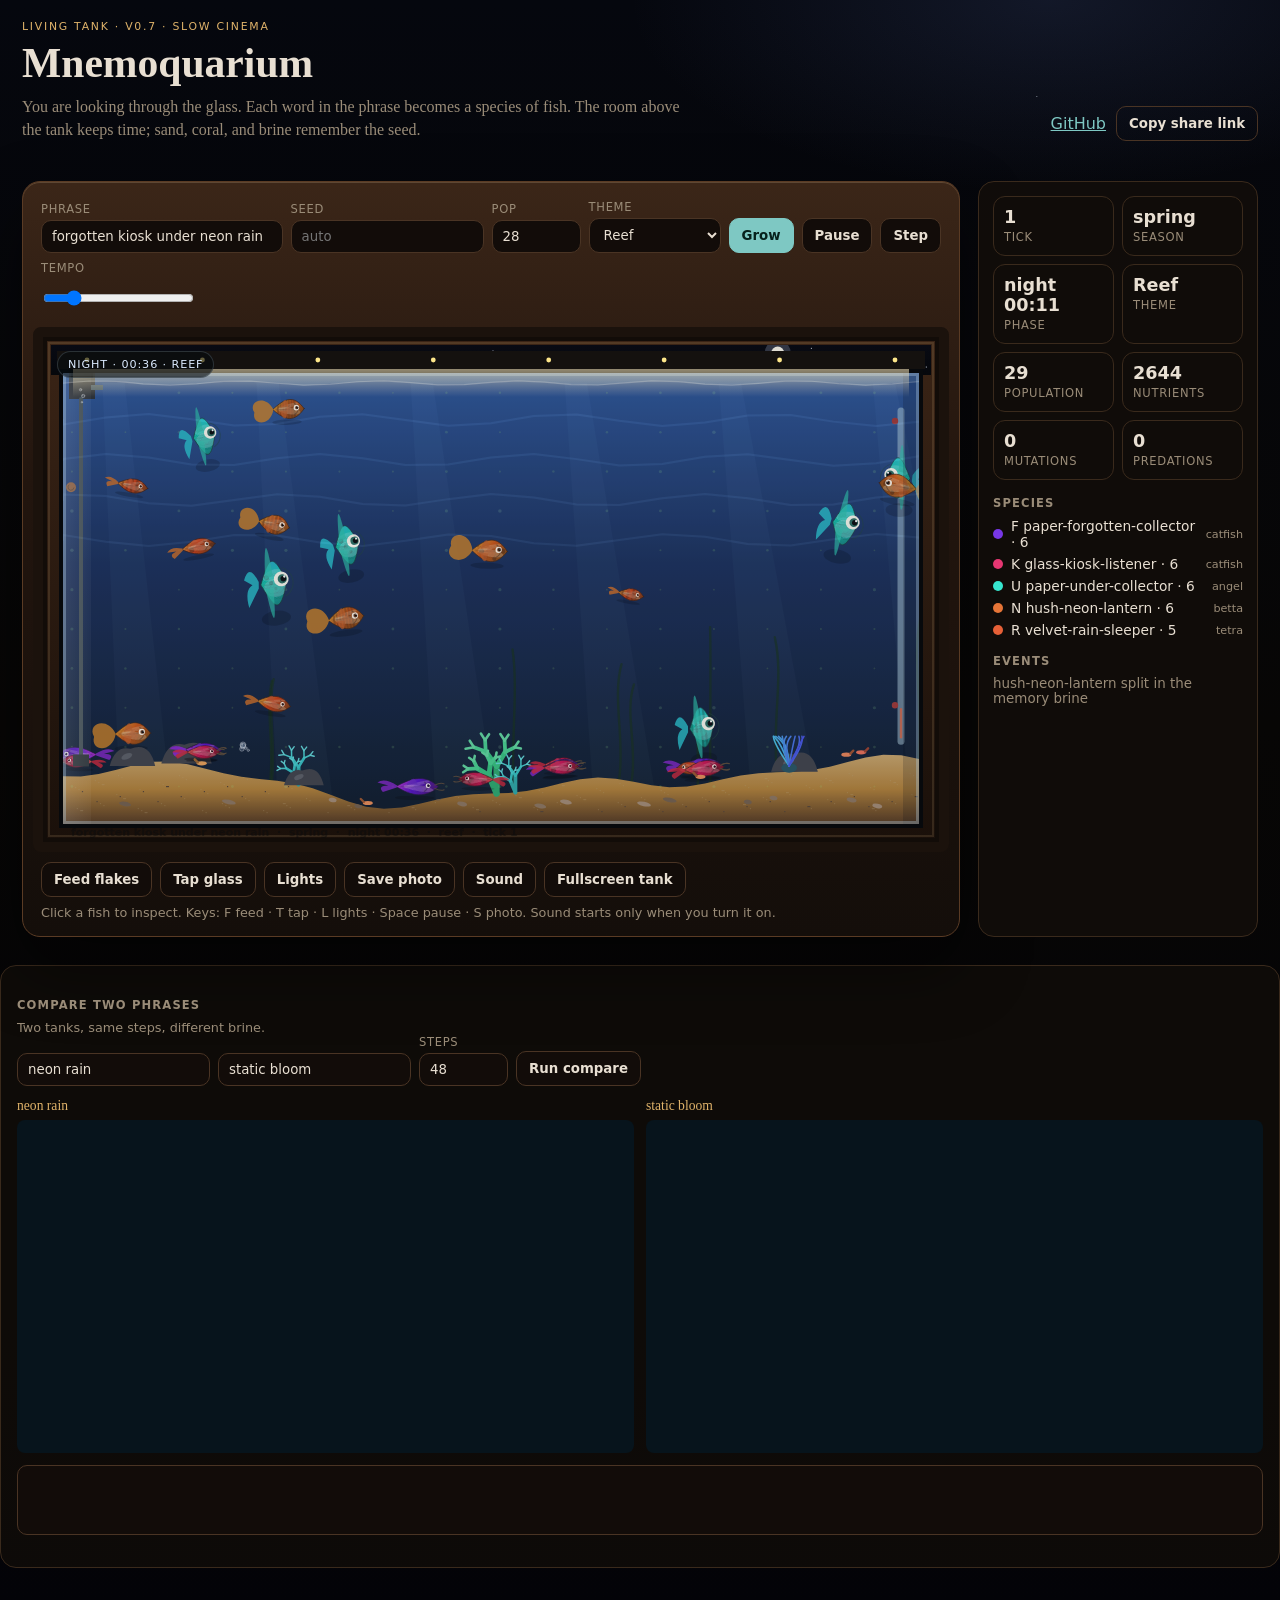
==== index.html @ c2e9f8fc "deploy: 77783df358cab3b91ff393b496fbba02704f22a9" ====
<!doctype html>
<html lang="en">
  <head>
    <meta charset="utf-8">
    <meta name="viewport" content="width=device-width, initial-scale=1">
    <title>Mnemoquarium — living memory tank</title>
    <meta name="description" content="A living side-view aquarium: day and night, reef and kelp themes, schooling fish, and phrase-fed brine.">
    <link rel="stylesheet" href="./styles.css">
  </head>
  <body class="room" data-phase="day" data-theme="reef">
    <header class="mast">
      <div>
        <p class="eyebrow">living tank · v0.7 · slow cinema</p>
        <h1>Mnemoquarium</h1>
        <p class="lede">You are looking through the glass. Each word in the phrase becomes a species of fish. The room above the tank keeps time; sand, coral, and brine remember the seed.</p>
      </div>
      <nav>
        <a href="https://github.com/Sebby1770/mnemoquarium">GitHub</a>
        <button class="ghost" id="btn-share" type="button">Copy share link</button>
      </nav>
    </header>

    <div class="gallery">
      <div class="cabinet">
        <form id="seed-form" class="hood">
          <label class="grow">Phrase
            <input id="phrase" type="text" value="forgotten kiosk under neon rain" autocomplete="off">
          </label>
          <label>Seed
            <input id="seed" type="number" placeholder="auto">
          </label>
          <label>Pop
            <input id="population" type="number" min="4" max="120" value="28">
          </label>
          <label>Theme
            <select id="theme">
              <option value="reef">Reef</option>
              <option value="kelp">Kelp forest</option>
              <option value="moonlit">Moonlit</option>
            </select>
          </label>
          <button class="primary" type="submit">Grow</button>
          <button type="button" id="btn-play">Pause</button>
          <button type="button" id="btn-step">Step</button>
          <label class="speed">Tempo
            <input id="speed" type="range" min="1" max="20" value="3">
          </label>
        </form>

        <div class="bezel">
          <canvas id="tank" width="1100" height="620" aria-label="Side-view aquarium"></canvas>
          <p class="hud-clock" id="hud-clock">day · 12:00 · reef</p>
          <aside class="inspect" id="inspect" hidden></aside>
        </div>

        <div class="base">
          <button type="button" id="btn-feed">Feed flakes</button>
          <button type="button" id="btn-tap">Tap glass</button>
          <button type="button" id="btn-lights">Lights</button>
          <button type="button" id="btn-photo">Save photo</button>
          <button type="button" id="btn-sound" aria-pressed="false">Sound</button>
          <button type="button" id="btn-full">Fullscreen tank</button>
          <p class="hint">Click a fish to inspect. Keys: F feed · T tap · L lights · Space pause · S photo. Sound starts only when you turn it on.</p>
        </div>
      </div>

      <aside class="clipboard">
        <div class="kpis" id="kpis"></div>
        <h2>Species</h2>
        <div id="legend"></div>
        <h2>Events</h2>
        <ul id="events"></ul>
      </aside>
    </div>

    <section class="compare card">
      <h2>Compare two phrases</h2>
      <p class="hint">Two tanks, same steps, different brine.</p>
      <div class="row">
        <input id="phrase-a" type="text" value="neon rain">
        <input id="phrase-b" type="text" value="static bloom">
        <label>Steps <input id="compare-steps" type="number" min="8" max="200" value="48"></label>
        <button type="button" id="btn-compare">Run compare</button>
      </div>
      <div class="dual">
        <div>
          <p class="tank-label" id="label-a">neon rain</p>
          <canvas id="tank-a" width="520" height="280" aria-label="Compare tank A"></canvas>
        </div>
        <div>
          <p class="tank-label" id="label-b">static bloom</p>
          <canvas id="tank-b" width="520" height="280" aria-label="Compare tank B"></canvas>
        </div>
      </div>
      <pre id="compare-out"></pre>
    </section>

    <script src="./engine.js"></script>
    <script src="./tank.js"></script>
    <script src="./app.js"></script>
  </body>
</html>
---- styles.css ----
:root {
  --bg: #070605;
  --ink: #e8dfd2;
  --muted: #9a8c78;
  --line: #3a2a1c;
  --panel: #16100c;
  --accent: #7ec8c3;
  --warm: #e0b36a;
  --wood: #2a1b12;
  --sky: #120e0b;
}
* { box-sizing: border-box; }
html, body { margin: 0; min-height: 100%; }
body.room {
  background:
    radial-gradient(900px 420px at 20% 0%, rgba(80, 50, 20, 0.28), transparent 60%),
    radial-gradient(700px 380px at 90% 10%, rgba(20, 40, 50, 0.25), transparent 55%),
    linear-gradient(180deg, var(--sky, #120e0b), var(--bg) 40%, #050403);
  color: var(--ink);
  font-family: "Iowan Old Style", Palatino, "Palatino Linotype", Georgia, serif;
  transition: background 1.4s ease;
}
body.room[data-phase="dawn"] {
  --sky: #1c1410;
  background:
    radial-gradient(800px 380px at 15% 0%, rgba(220, 140, 70, 0.22), transparent 58%),
    radial-gradient(640px 320px at 88% 8%, rgba(40, 60, 90, 0.2), transparent 55%),
    linear-gradient(180deg, #1a120e, var(--bg) 42%, #050403);
}
body.room[data-phase="day"] {
  --sky: #1a1612;
  background:
    radial-gradient(900px 420px at 20% 0%, rgba(80, 50, 20, 0.28), transparent 60%),
    radial-gradient(700px 380px at 90% 10%, rgba(20, 70, 90, 0.22), transparent 55%),
    linear-gradient(180deg, #181410, var(--bg) 40%, #050403);
}
body.room[data-phase="dusk"] {
  --sky: #140e12;
  background:
    radial-gradient(820px 360px at 78% 0%, rgba(180, 70, 50, 0.22), transparent 58%),
    radial-gradient(620px 300px at 12% 8%, rgba(30, 20, 50, 0.28), transparent 55%),
    linear-gradient(180deg, #160e10, var(--bg) 42%, #040306);
}
body.room[data-phase="night"] {
  --sky: #05070e;
  background:
    radial-gradient(2px 2px at 12% 18%, rgba(232, 240, 255, 0.7), transparent),
    radial-gradient(1px 1px at 28% 8%, rgba(232, 240, 255, 0.55), transparent),
    radial-gradient(1.5px 1.5px at 63% 14%, rgba(253, 230, 138, 0.45), transparent),
    radial-gradient(1px 1px at 81% 6%, rgba(232, 240, 255, 0.5), transparent),
    radial-gradient(1px 1px at 47% 22%, rgba(232, 240, 255, 0.35), transparent),
    radial-gradient(700px 320px at 82% 0%, rgba(80, 100, 160, 0.18), transparent 60%),
    linear-gradient(180deg, #05070e, #070605 45%, #030308);
}
body.room[data-theme="kelp"] {
  --accent: #8fce9a;
}
body.room[data-theme="moonlit"] {
  --accent: #8eb6e8;
  --warm: #c4b8e0;
}
.mast, .gallery, .compare { max-width: 1280px; margin: 0 auto; padding: 20px 22px; }
.mast { display: flex; justify-content: space-between; gap: 16px; align-items: end; }
.eyebrow {
  letter-spacing: 0.16em;
  text-transform: uppercase;
  color: var(--warm);
  font-size: 0.68rem;
  margin: 0 0 6px;
  font-family: ui-sans-serif, system-ui, sans-serif;
}
h1 { margin: 0; font-size: clamp(1.8rem, 4vw, 2.6rem); font-weight: 600; }
.lede { margin: 8px 0 0; color: var(--muted); max-width: 42rem; line-height: 1.45; }
nav { display: flex; gap: 10px; align-items: center; }
nav a { color: var(--accent); font-family: ui-sans-serif, system-ui, sans-serif; }
.gallery {
  display: grid;
  gap: 18px;
}
@media (min-width: 1040px) {
  .gallery { grid-template-columns: minmax(0, 1fr) 280px; }
}
.cabinet {
  background: linear-gradient(180deg, #3b2618, #22150e 40%, #140e0a);
  border: 1px solid #5a3b24;
  border-radius: 18px;
  padding: 10px;
  box-shadow:
    0 30px 70px rgba(0, 0, 0, 0.45),
    inset 0 1px 0 rgba(255, 220, 170, 0.18);
}
.hood, .row { display: flex; flex-wrap: wrap; gap: 8px; align-items: end; }
.hood { padding: 8px 8px 10px; }
label {
  display: grid;
  gap: 4px;
  font-size: 0.72rem;
  letter-spacing: 0.06em;
  text-transform: uppercase;
  color: var(--muted);
  font-family: ui-sans-serif, system-ui, sans-serif;
}
label.grow { flex: 1 1 240px; }
input, button, pre, select {
  font-family: ui-sans-serif, system-ui, sans-serif;
  color: var(--ink);
  background: #120c09;
  border: 1px solid #4a3424;
  border-radius: 10px;
}
input, select { padding: 8px 10px; }
select { min-width: 132px; }
button { padding: 9px 12px; cursor: pointer; font-weight: 700; }
button.primary { background: var(--accent); color: #06211c; border-color: var(--accent); }
button.ghost { background: transparent; }
.speed { min-width: 130px; }
.bezel {
  position: relative;
  background: #05070a;
  border-radius: 8px;
  overflow: hidden;
  border: 10px solid #1b120c;
  box-shadow: inset 0 0 0 2px rgba(180, 210, 230, 0.25);
}
#tank, #tank-a, #tank-b {
  display: block;
  width: 100%;
  height: auto;
  background: #07141c;
  vertical-align: middle;
}
#tank { aspect-ratio: 1100 / 620; }
#tank-a, #tank-b { aspect-ratio: 520 / 280; border-radius: 8px; }
.hud-clock {
  position: absolute;
  left: 14px;
  top: 14px;
  margin: 0;
  padding: 6px 10px;
  border-radius: 999px;
  background: rgba(8, 12, 16, 0.62);
  border: 1px solid rgba(180, 210, 230, 0.18);
  color: #dbeafe;
  font-family: ui-sans-serif, system-ui, sans-serif;
  font-size: 0.7rem;
  letter-spacing: 0.08em;
  text-transform: uppercase;
  pointer-events: none;
}
.inspect {
  position: absolute;
  right: 14px;
  top: 14px;
  max-width: 230px;
  padding: 10px 12px;
  border-radius: 12px;
  background: rgba(8, 12, 16, 0.72);
  border: 1px solid rgba(180, 210, 230, 0.2);
  color: #dbeafe;
  font-family: ui-sans-serif, system-ui, sans-serif;
  font-size: 0.82rem;
  backdrop-filter: blur(8px);
}
.inspect strong { display: block; margin-bottom: 4px; color: #fff; }
.base {
  display: flex;
  flex-wrap: wrap;
  gap: 8px;
  align-items: center;
  padding: 10px 8px 6px;
}
.hint { margin: 0; color: var(--muted); font-size: 0.8rem; font-family: ui-sans-serif, system-ui, sans-serif; }
.clipboard {
  background: rgba(18, 14, 10, 0.85);
  border: 1px solid var(--line);
  border-radius: 16px;
  padding: 14px;
}
.kpis { display: grid; grid-template-columns: 1fr 1fr; gap: 8px; }
.kpi {
  background: #100c09;
  border: 1px solid var(--line);
  border-radius: 12px;
  padding: 10px;
}
.kpi strong { display: block; font-size: 1.1rem; font-family: ui-sans-serif, system-ui, sans-serif; }
.kpi span { color: var(--muted); font-size: 0.72rem; text-transform: uppercase; letter-spacing: 0.06em; font-family: ui-sans-serif, system-ui, sans-serif; }
h2 {
  margin: 16px 0 8px;
  font-size: 0.72rem;
  letter-spacing: 0.1em;
  text-transform: uppercase;
  color: var(--muted);
  font-family: ui-sans-serif, system-ui, sans-serif;
}
#legend, #events { margin: 0; padding: 0; list-style: none; }
.sp { display: flex; gap: 8px; align-items: center; margin: 6px 0; font-size: 0.86rem; font-family: ui-sans-serif, system-ui, sans-serif; }
.dot { width: 10px; height: 10px; border-radius: 50%; flex: 0 0 auto; }
.kind { font-size: 0.7rem; color: var(--muted); margin-left: auto; }
#events { color: var(--muted); font-size: 0.84rem; font-family: ui-sans-serif, system-ui, sans-serif; }
#events li { margin: 4px 0; }
.card {
  margin: 8px auto 40px;
  padding: 16px;
  border: 1px solid var(--line);
  border-radius: 16px;
  background: rgba(16, 12, 9, 0.85);
}
.dual {
  display: grid;
  gap: 12px;
  margin-top: 12px;
}
@media (min-width: 800px) {
  .dual { grid-template-columns: 1fr 1fr; }
}
.tank-label { margin: 0 0 6px; color: var(--warm); font-size: 0.85rem; }
pre {
  padding: 12px;
  overflow: auto;
  min-height: 70px;
  color: #b7f7ea;
  margin-top: 12px;
}
.cabinet:fullscreen {
  max-width: none;
  width: 100%;
  height: 100%;
  border-radius: 0;
}
.cabinet:fullscreen #tank { height: calc(100vh - 140px); aspect-ratio: auto; }

@media (prefers-reduced-motion: reduce) {
  body.room { transition: none; }
  html { scroll-behavior: auto; }
}
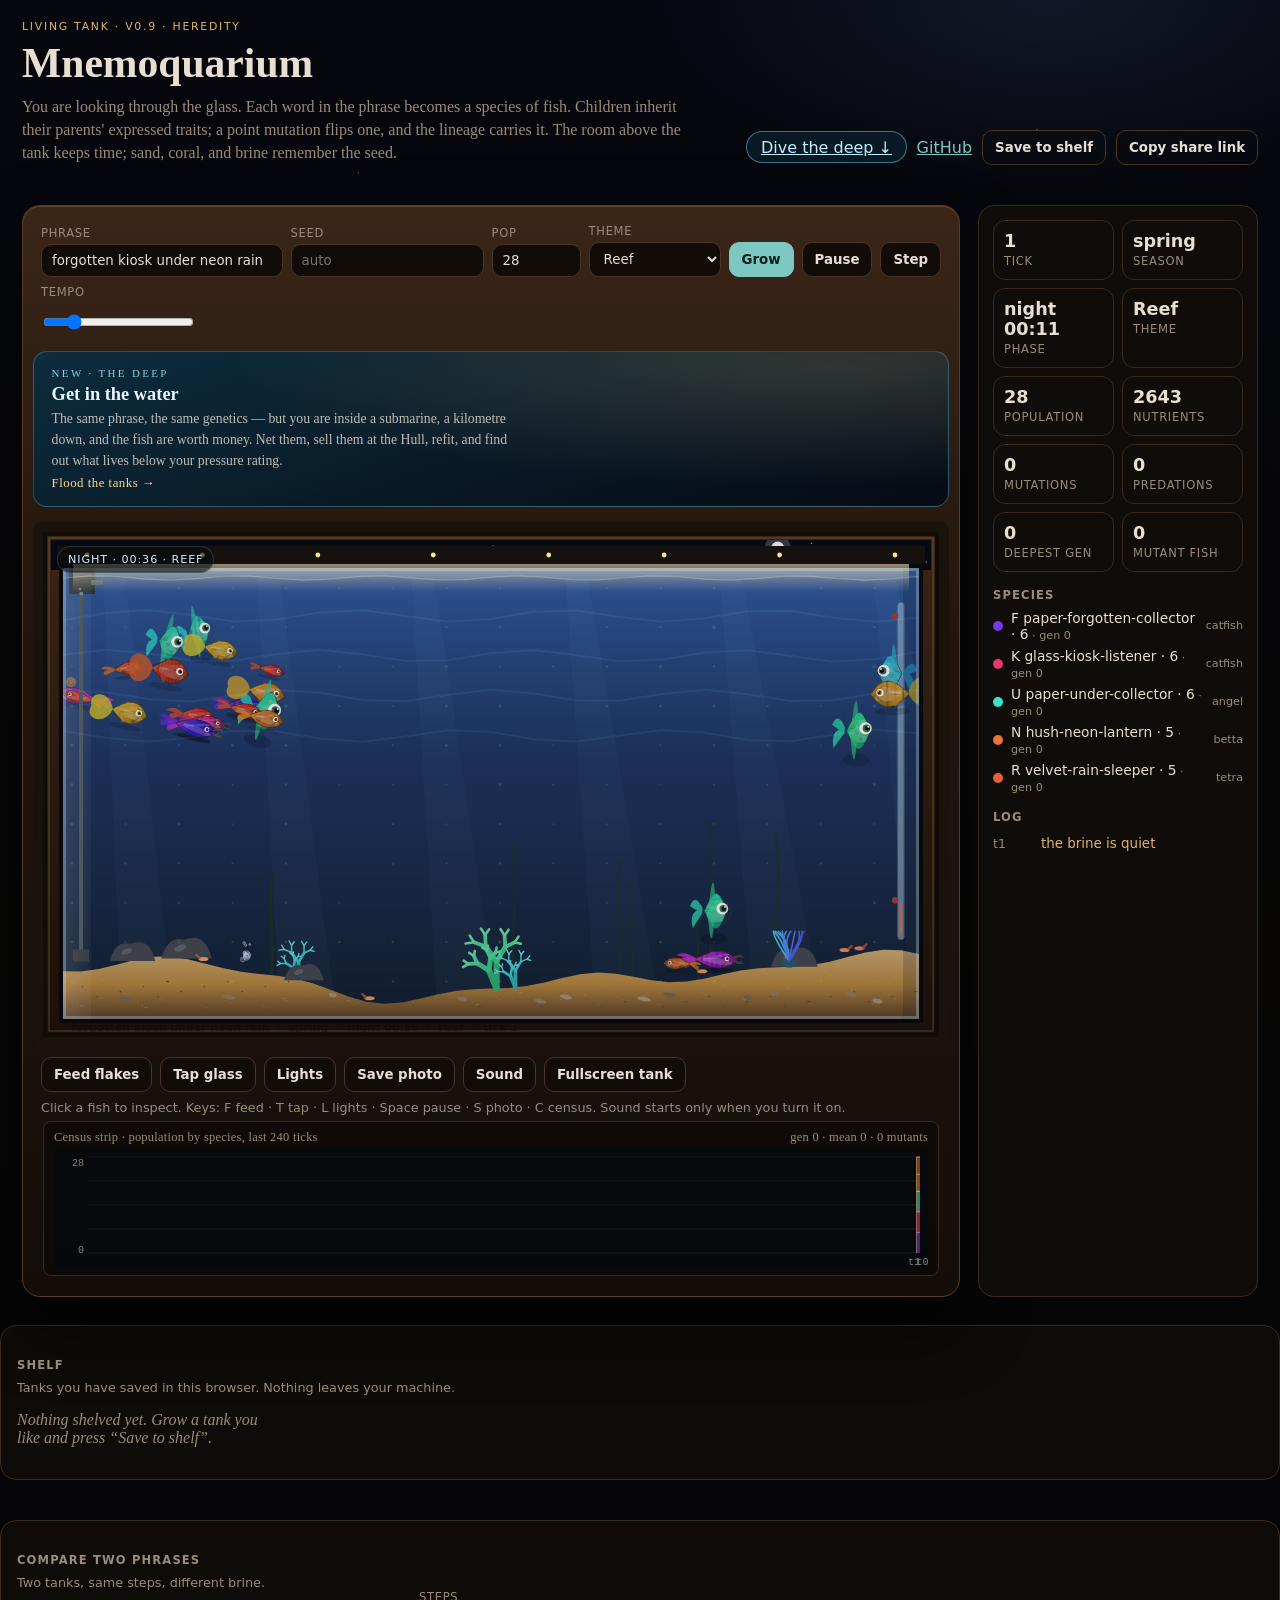
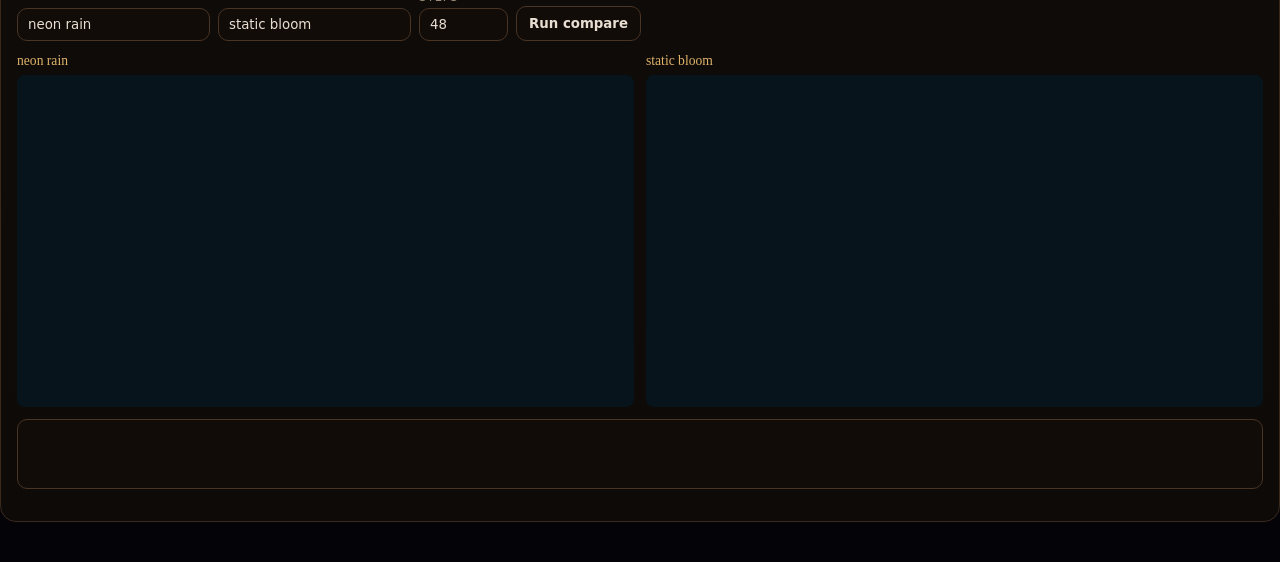
==== commit 66b2a43c: "deploy: a7f0eb912a1333cc0e50908050606caad1971cb7" ====
--- a/index.html
+++ b/index.html
@@ -4,18 +4,24 @@
     <meta charset="utf-8">
     <meta name="viewport" content="width=device-width, initial-scale=1">
     <title>Mnemoquarium — living memory tank</title>
-    <meta name="description" content="A living side-view aquarium: day and night, reef and kelp themes, schooling fish, and phrase-fed brine.">
+    <meta name="description" content="A living side-view aquarium: day and night, reef and kelp themes, schooling fish, heritable mutations, and phrase-fed brine.">
+    <meta name="theme-color" content="#16100c">
+    <link rel="manifest" href="./manifest.webmanifest">
+    <link rel="icon" href="./icon.svg" type="image/svg+xml">
+    <link rel="apple-touch-icon" href="./icon.svg">
     <link rel="stylesheet" href="./styles.css">
   </head>
   <body class="room" data-phase="day" data-theme="reef">
     <header class="mast">
       <div>
-        <p class="eyebrow">living tank · v0.7 · slow cinema</p>
+        <p class="eyebrow">living tank · v0.9 · heredity</p>
         <h1>Mnemoquarium</h1>
-        <p class="lede">You are looking through the glass. Each word in the phrase becomes a species of fish. The room above the tank keeps time; sand, coral, and brine remember the seed.</p>
+        <p class="lede">You are looking through the glass. Each word in the phrase becomes a species of fish. Children inherit their parents' expressed traits; a point mutation flips one, and the lineage carries it. The room above the tank keeps time; sand, coral, and brine remember the seed.</p>
       </div>
       <nav>
+        <a class="dive-link" href="./deep/">Dive the deep &darr;</a>
         <a href="https://github.com/Sebby1770/mnemoquarium">GitHub</a>
+        <button class="ghost" id="btn-shelve" type="button">Save to shelf</button>
         <button class="ghost" id="btn-share" type="button">Copy share link</button>
       </nav>
     </header>
@@ -47,6 +53,13 @@
           </label>
         </form>
 
+        <a class="dive-banner" href="./deep/">
+          <span class="dive-banner-kicker">new &middot; the deep</span>
+          <span class="dive-banner-title">Get in the water</span>
+          <span class="dive-banner-body">The same phrase, the same genetics &mdash; but you are inside a submarine, a kilometre down, and the fish are worth money. Net them, sell them at the Hull, refit, and find out what lives below your pressure rating.</span>
+          <span class="dive-banner-go">Flood the tanks &rarr;</span>
+        </a>
+
         <div class="bezel">
           <canvas id="tank" width="1100" height="620" aria-label="Side-view aquarium"></canvas>
           <p class="hud-clock" id="hud-clock">day · 12:00 · reef</p>
@@ -60,7 +73,15 @@
           <button type="button" id="btn-photo">Save photo</button>
           <button type="button" id="btn-sound" aria-pressed="false">Sound</button>
           <button type="button" id="btn-full">Fullscreen tank</button>
-          <p class="hint">Click a fish to inspect. Keys: F feed · T tap · L lights · Space pause · S photo. Sound starts only when you turn it on.</p>
+          <p class="hint">Click a fish to inspect. Keys: F feed · T tap · L lights · Space pause · S photo · C census. Sound starts only when you turn it on.</p>
+        </div>
+
+        <div class="census" id="census">
+          <div class="census-head">
+            <span>Census strip · population by species, last <span id="census-span">240</span> ticks</span>
+            <span id="census-note">gen 0 · 0 mutants</span>
+          </div>
+          <canvas id="census-strip" width="1100" height="120" aria-label="Population history by species"></canvas>
         </div>
       </div>
 
@@ -68,10 +89,16 @@
         <div class="kpis" id="kpis"></div>
         <h2>Species</h2>
         <div id="legend"></div>
-        <h2>Events</h2>
-        <ul id="events"></ul>
+        <h2>Log</h2>
+        <ul id="events" class="log"></ul>
       </aside>
     </div>
+
+    <section class="shelf card">
+      <h2>Shelf</h2>
+      <p class="hint">Tanks you have saved in this browser. Nothing leaves your machine.</p>
+      <div id="shelf" class="shelf-list"></div>
+    </section>
 
     <section class="compare card">
       <h2>Compare two phrases</h2>
@@ -98,5 +125,12 @@
     <script src="./engine.js"></script>
     <script src="./tank.js"></script>
     <script src="./app.js"></script>
+    <script>
+      if ("serviceWorker" in navigator && location.protocol.startsWith("http")) {
+        window.addEventListener("load", () => {
+          navigator.serviceWorker.register("./sw.js", { scope: "./" }).catch(() => {});
+        });
+      }
+    </script>
   </body>
 </html>
--- a/styles.css
+++ b/styles.css
@@ -234,3 +234,110 @@
   body.room { transition: none; }
   html { scroll-behavior: auto; }
 }
+
+/* --- 0.8: census strip, log, shelf ------------------------------------- */
+.census {
+  margin: 0 10px 10px;
+  border: 1px solid var(--line);
+  border-radius: 8px;
+  background: rgba(8, 6, 4, 0.55);
+  padding: 8px 10px 6px;
+}
+.census[hidden] { display: none; }
+.census-head {
+  display: flex;
+  justify-content: space-between;
+  gap: 12px;
+  font-size: 0.78rem;
+  color: var(--muted);
+  letter-spacing: 0.02em;
+  margin-bottom: 4px;
+}
+.census canvas {
+  display: block;
+  width: 100%;
+  height: 120px;
+  border-radius: 4px;
+}
+.log { max-height: 320px; overflow: auto; }
+.log li { display: flex; gap: 8px; align-items: baseline; }
+.log .t {
+  font-variant-numeric: tabular-nums;
+  color: var(--muted);
+  font-size: 0.78rem;
+  min-width: 3.2em;
+}
+.log li.fresh { color: var(--warm); }
+.inspect .lineage {
+  display: block;
+  margin-top: 4px;
+  color: var(--muted);
+  font-size: 0.82rem;
+}
+.inspect .trait {
+  display: inline-block;
+  padding: 1px 6px;
+  margin: 3px 4px 0 0;
+  border: 1px solid var(--line);
+  border-radius: 999px;
+  font-size: 0.74rem;
+  color: var(--accent);
+}
+.shelf-list {
+  display: grid;
+  grid-template-columns: repeat(auto-fill, minmax(220px, 1fr));
+  gap: 10px;
+}
+.shelf-item {
+  border: 1px solid var(--line);
+  border-radius: 8px;
+  padding: 10px 12px;
+  background: rgba(20, 14, 10, 0.6);
+}
+.shelf-item strong { display: block; margin-bottom: 4px; }
+.shelf-item .meta { color: var(--muted); font-size: 0.8rem; }
+/* .dot is a flex child in the legend; in the shelf meta line it needs a box. */
+.shelf-item .meta .dot { display: inline-block; vertical-align: middle; margin-right: 2px; }
+.shelf-item .row { margin-top: 8px; display: flex; gap: 6px; }
+.shelf-item button { font-size: 0.8rem; padding: 4px 10px; }
+.shelf-empty { color: var(--muted); font-style: italic; }
+
+/* --- the deep: link out to the 3D submarine game -------------------------- */
+.dive-link {
+  border: 1px solid rgba(126, 224, 255, 0.45);
+  border-radius: 999px;
+  padding: 0.34rem 0.85rem;
+  color: #bfefff;
+  background: rgba(12, 40, 58, 0.55);
+}
+.dive-link:hover { background: rgba(20, 70, 96, 0.8); }
+
+.dive-banner {
+  display: grid;
+  gap: 0.3rem;
+  margin: 0 0 0.9rem;
+  padding: 0.95rem 1.1rem;
+  border: 1px solid rgba(126, 224, 255, 0.28);
+  border-radius: 14px;
+  background:
+    radial-gradient(120% 140% at 88% 10%, rgba(255, 214, 138, 0.16), transparent 55%),
+    linear-gradient(160deg, rgba(10, 46, 66, 0.92), rgba(4, 10, 20, 0.94));
+  color: inherit;
+  text-decoration: none;
+  transition: border-color 160ms ease, transform 160ms ease;
+}
+.dive-banner:hover { border-color: rgba(126, 224, 255, 0.6); transform: translateY(-1px); }
+.dive-banner-kicker {
+  font-size: 0.68rem;
+  letter-spacing: 0.22em;
+  text-transform: uppercase;
+  color: #7fd6e8;
+}
+.dive-banner-title { font-size: 1.15rem; font-weight: 600; color: #eaf6ff; }
+.dive-banner-body { font-size: 0.86rem; line-height: 1.5; opacity: 0.82; max-width: 68ch; }
+.dive-banner-go { font-size: 0.8rem; color: #ffd98a; letter-spacing: 0.04em; }
+
+@media (prefers-reduced-motion: reduce) {
+  .dive-banner { transition: none; }
+  .dive-banner:hover { transform: none; }
+}
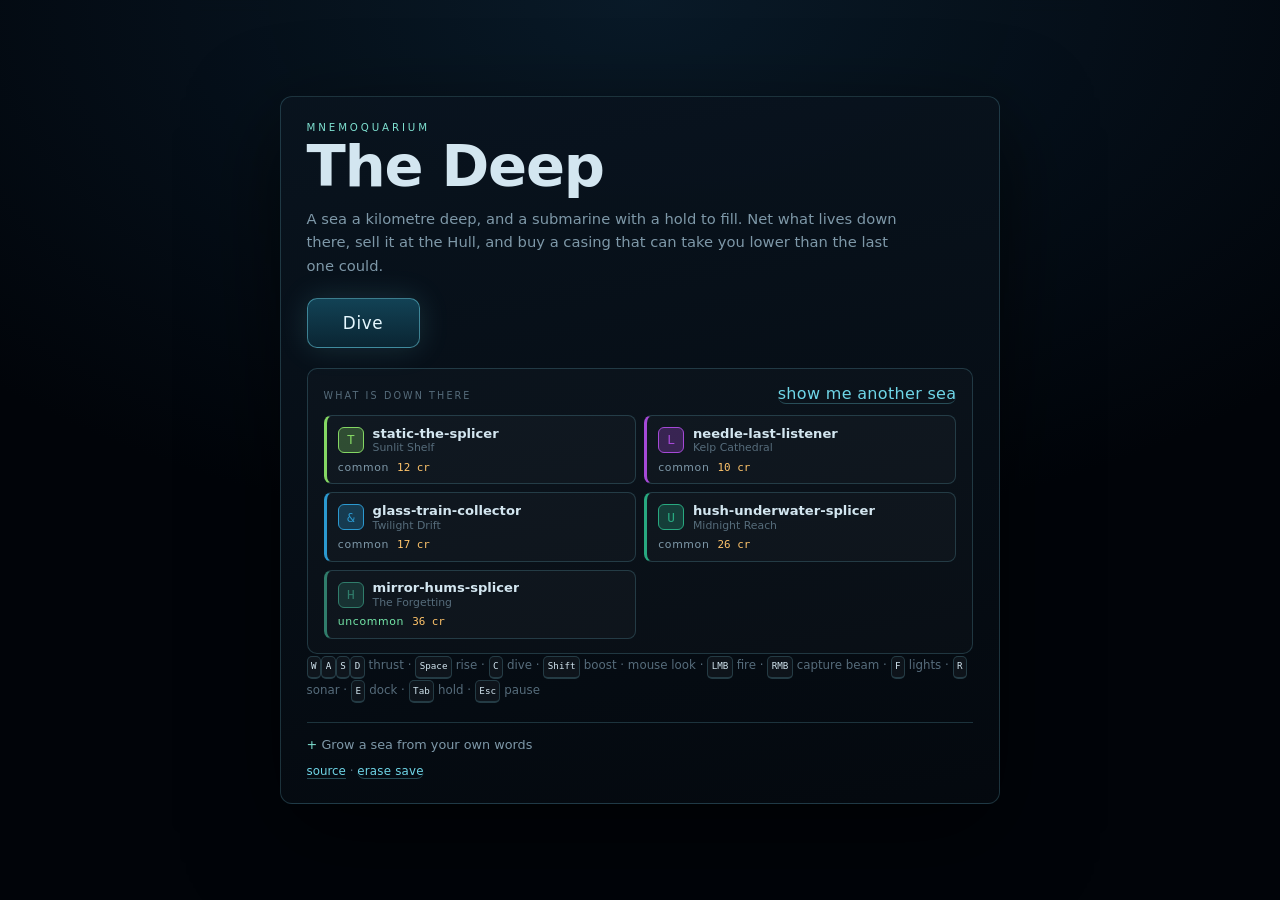
==== commit be676f94: "deploy: 28798a3a4b004500bc6d8e5d36d002937b754815" ====
--- a/index.html
+++ b/index.html
@@ -2,129 +2,210 @@
 <html lang="en">
   <head>
     <meta charset="utf-8">
-    <meta name="viewport" content="width=device-width, initial-scale=1">
-    <title>Mnemoquarium — living memory tank</title>
-    <meta name="description" content="A living side-view aquarium: day and night, reef and kelp themes, schooling fish, heritable mutations, and phrase-fed brine.">
-    <meta name="theme-color" content="#16100c">
+    <meta name="viewport" content="width=device-width, initial-scale=1, viewport-fit=cover">
+    <title>Mnemoquarium: The Deep — phrase-fed submarine sea</title>
+    <meta name="description" content="Dive a first-person submarine through a sea grown from a phrase. Net fish, sell them at the Hull, refit, and go deeper than the things down there would like.">
+    <meta name="theme-color" content="#03060c">
     <link rel="manifest" href="./manifest.webmanifest">
     <link rel="icon" href="./icon.svg" type="image/svg+xml">
-    <link rel="apple-touch-icon" href="./icon.svg">
     <link rel="stylesheet" href="./styles.css">
+    <script type="importmap">
+      { "imports": { "three": "./vendor/three.module.min.js" } }
+    </script>
+    <!-- The 2D lab's engine is the source of truth for the genetics. It is a
+         classic script, so it runs before any deferred module below. -->
+    <script src="./engine.js"></script>
   </head>
-  <body class="room" data-phase="day" data-theme="reef">
-    <header class="mast">
-      <div>
-        <p class="eyebrow">living tank · v0.9 · heredity</p>
-        <h1>Mnemoquarium</h1>
-        <p class="lede">You are looking through the glass. Each word in the phrase becomes a species of fish. Children inherit their parents' expressed traits; a point mutation flips one, and the lineage carries it. The room above the tank keeps time; sand, coral, and brine remember the seed.</p>
-      </div>
-      <nav>
-        <a class="dive-link" href="./deep/">Dive the deep &darr;</a>
-        <a href="https://github.com/Sebby1770/mnemoquarium">GitHub</a>
-        <button class="ghost" id="btn-shelve" type="button">Save to shelf</button>
-        <button class="ghost" id="btn-share" type="button">Copy share link</button>
-      </nav>
-    </header>
-
-    <div class="gallery">
-      <div class="cabinet">
-        <form id="seed-form" class="hood">
-          <label class="grow">Phrase
-            <input id="phrase" type="text" value="forgotten kiosk under neon rain" autocomplete="off">
-          </label>
-          <label>Seed
-            <input id="seed" type="number" placeholder="auto">
-          </label>
-          <label>Pop
-            <input id="population" type="number" min="4" max="120" value="28">
-          </label>
-          <label>Theme
-            <select id="theme">
-              <option value="reef">Reef</option>
-              <option value="kelp">Kelp forest</option>
-              <option value="moonlit">Moonlit</option>
-            </select>
-          </label>
-          <button class="primary" type="submit">Grow</button>
-          <button type="button" id="btn-play">Pause</button>
-          <button type="button" id="btn-step">Step</button>
-          <label class="speed">Tempo
-            <input id="speed" type="range" min="1" max="20" value="3">
-          </label>
-        </form>
-
-        <a class="dive-banner" href="./deep/">
-          <span class="dive-banner-kicker">new &middot; the deep</span>
-          <span class="dive-banner-title">Get in the water</span>
-          <span class="dive-banner-body">The same phrase, the same genetics &mdash; but you are inside a submarine, a kilometre down, and the fish are worth money. Net them, sell them at the Hull, refit, and find out what lives below your pressure rating.</span>
-          <span class="dive-banner-go">Flood the tanks &rarr;</span>
-        </a>
-
-        <div class="bezel">
-          <canvas id="tank" width="1100" height="620" aria-label="Side-view aquarium"></canvas>
-          <p class="hud-clock" id="hud-clock">day · 12:00 · reef</p>
-          <aside class="inspect" id="inspect" hidden></aside>
-        </div>
-
-        <div class="base">
-          <button type="button" id="btn-feed">Feed flakes</button>
-          <button type="button" id="btn-tap">Tap glass</button>
-          <button type="button" id="btn-lights">Lights</button>
-          <button type="button" id="btn-photo">Save photo</button>
-          <button type="button" id="btn-sound" aria-pressed="false">Sound</button>
-          <button type="button" id="btn-full">Fullscreen tank</button>
-          <p class="hint">Click a fish to inspect. Keys: F feed · T tap · L lights · Space pause · S photo · C census. Sound starts only when you turn it on.</p>
-        </div>
-
-        <div class="census" id="census">
-          <div class="census-head">
-            <span>Census strip · population by species, last <span id="census-span">240</span> ticks</span>
-            <span id="census-note">gen 0 · 0 mutants</span>
+  <body class="deep" data-mode="boot" data-zone="shelf">
+    <canvas id="view" aria-label="Submarine viewport"></canvas>
+
+    <!-- ---------------------------------------------------------------- HUD -->
+    <div id="hud" aria-live="polite">
+      <div id="vignette"></div>
+      <div id="damage-flash"></div>
+
+      <div id="crosshair" data-state="idle">
+        <svg viewBox="0 0 64 64" aria-hidden="true">
+          <circle id="crosshair-ring" cx="32" cy="32" r="18"></circle>
+          <circle id="crosshair-progress" cx="32" cy="32" r="18"></circle>
+          <path d="M32 6v9M32 49v9M6 32h9M49 32h9"></path>
+          <circle id="crosshair-dot" cx="32" cy="32" r="1.6"></circle>
+        </svg>
+        <p id="reticle-label"></p>
+      </div>
+
+      <div id="contacts" aria-hidden="true"></div>
+
+      <header id="topbar">
+        <div id="compass">
+          <div id="compass-strip"></div>
+          <span id="compass-needle"></span>
+        </div>
+        <div id="zone-plate">
+          <strong id="readout-zone">Sunlit Shelf</strong>
+          <span id="readout-zone-blurb"></span>
+        </div>
+        <div id="credit-plate">
+          <span class="label">credits</span>
+          <strong id="readout-credits">0</strong>
+        </div>
+      </header>
+
+      <div id="warnings"></div>
+
+      <section id="gauges">
+        <div class="gauge" id="gauge-hull" data-key="hull">
+          <span class="gauge-label">hull</span>
+          <div class="gauge-track"><div class="gauge-fill"></div></div>
+          <span class="gauge-value">100</span>
+        </div>
+        <div class="gauge" id="gauge-battery" data-key="battery">
+          <span class="gauge-label">cell</span>
+          <div class="gauge-track"><div class="gauge-fill"></div></div>
+          <span class="gauge-value">100</span>
+        </div>
+        <div class="gauge" id="gauge-cargo" data-key="cargo">
+          <span class="gauge-label">hold</span>
+          <div class="gauge-track"><div class="gauge-fill"></div></div>
+          <span class="gauge-value">0/6</span>
+        </div>
+      </section>
+
+      <section id="instruments">
+        <div class="instrument"><span class="label">depth</span><strong id="readout-depth">0 m</strong></div>
+        <div class="instrument"><span class="label">speed</span><strong id="readout-speed">0.0</strong></div>
+        <div class="instrument"><span class="label">rated</span><strong id="readout-rating">140 m</strong></div>
+        <div class="instrument"><span class="label">floor</span><strong id="readout-floor">— m</strong></div>
+      </section>
+
+      <section id="weapon-rack"></section>
+
+      <div id="sonar-note"></div>
+      <ul id="log" class="log"></ul>
+      <div id="toast"></div>
+      <div id="objective"></div>
+      <p id="hint-dock" hidden>Hold <kbd>E</kbd> to dock at the Hull</p>
+    </div>
+
+    <!-- ------------------------------------------------------------- panels -->
+    <div id="panel-start" class="panel screen" data-open="true">
+      <div class="panel-inner menu">
+        <p class="eyebrow">mnemoquarium</p>
+        <h1>The&nbsp;Deep</h1>
+        <p class="lede">A sea a kilometre deep, and a submarine with a hold to fill. Net what lives down there, sell it at the Hull, and buy a casing that can take you lower than the last one could.</p>
+
+        <div class="menu-actions">
+          <button type="button" class="primary big" id="start-begin">Dive</button>
+          <button type="button" class="big" id="start-continue" hidden>Continue</button>
+          <button type="button" id="start-new" hidden>Start a new sea</button>
+        </div>
+
+        <section class="sea-card" id="start-sea">
+          <header class="sea-head">
+            <span class="label">what is down there</span>
+            <button type="button" class="linkish" id="start-reroll">show me another sea</button>
+          </header>
+          <div id="start-roster" class="roster"></div>
+        </section>
+
+        <p class="keys"><kbd>W</kbd><kbd>A</kbd><kbd>S</kbd><kbd>D</kbd> thrust · <kbd>Space</kbd> rise · <kbd>C</kbd> dive · <kbd>Shift</kbd> boost · mouse look · <kbd>LMB</kbd> fire · <kbd>RMB</kbd> capture beam · <kbd>F</kbd> lights · <kbd>R</kbd> sonar · <kbd>E</kbd> dock · <kbd>Tab</kbd> hold · <kbd>Esc</kbd> pause</p>
+
+        <details id="start-advanced">
+          <summary>Grow a sea from your own words</summary>
+          <p class="hint">Every word becomes a species — its colour, its size, its temper, its price. The same words always grow the same sea.</p>
+          <form id="start-form">
+            <label class="field">
+              <span>Phrase</span>
+              <input id="start-phrase" type="text" value="forgotten kiosk under neon rain" autocomplete="off" spellcheck="false">
+            </label>
+            <button type="submit" id="start-custom">Grow this one</button>
+          </form>
+        </details>
+
+        <p class="tiny"><a href="https://github.com/Sebby1770/mnemoquarium">source</a> · <button type="button" class="linkish" id="start-reset">erase save</button></p>
+      </div>
+    </div>
+
+    <div id="panel-station" class="panel screen" hidden>
+      <div class="panel-inner wide">
+        <header class="station-head">
+          <div>
+            <p class="eyebrow">the hull · tender station</p>
+            <h2>Docked</h2>
           </div>
-          <canvas id="census-strip" width="1100" height="120" aria-label="Population history by species"></canvas>
-        </div>
-      </div>
-
-      <aside class="clipboard">
-        <div class="kpis" id="kpis"></div>
-        <h2>Species</h2>
-        <div id="legend"></div>
-        <h2>Log</h2>
-        <ul id="events" class="log"></ul>
-      </aside>
-    </div>
-
-    <section class="shelf card">
-      <h2>Shelf</h2>
-      <p class="hint">Tanks you have saved in this browser. Nothing leaves your machine.</p>
-      <div id="shelf" class="shelf-list"></div>
-    </section>
-
-    <section class="compare card">
-      <h2>Compare two phrases</h2>
-      <p class="hint">Two tanks, same steps, different brine.</p>
-      <div class="row">
-        <input id="phrase-a" type="text" value="neon rain">
-        <input id="phrase-b" type="text" value="static bloom">
-        <label>Steps <input id="compare-steps" type="number" min="8" max="200" value="48"></label>
-        <button type="button" id="btn-compare">Run compare</button>
-      </div>
-      <div class="dual">
-        <div>
-          <p class="tank-label" id="label-a">neon rain</p>
-          <canvas id="tank-a" width="520" height="280" aria-label="Compare tank A"></canvas>
-        </div>
-        <div>
-          <p class="tank-label" id="label-b">static bloom</p>
-          <canvas id="tank-b" width="520" height="280" aria-label="Compare tank B"></canvas>
-        </div>
-      </div>
-      <pre id="compare-out"></pre>
-    </section>
-
-    <script src="./engine.js"></script>
-    <script src="./tank.js"></script>
-    <script src="./app.js"></script>
+          <div class="station-credits"><span class="label">credits</span><strong id="station-credits">0</strong></div>
+        </header>
+        <nav class="tabs" id="station-tabs">
+          <button type="button" data-tab="market" class="active">Market</button>
+          <button type="button" data-tab="drydock">Drydock</button>
+          <button type="button" data-tab="log">Manifest</button>
+        </nav>
+        <div class="tab-body" id="station-market" data-tab="market">
+          <div class="market-head">
+            <p class="hint" id="market-summary">Nothing in the hold.</p>
+            <button type="button" class="primary" id="btn-sell-all">Sell everything</button>
+          </div>
+          <div id="market-list" class="stack"></div>
+        </div>
+        <div class="tab-body" id="station-drydock" data-tab="drydock" hidden>
+          <div id="shop-list" class="grid"></div>
+        </div>
+        <div class="tab-body" id="station-log" data-tab="log" hidden>
+          <div id="station-stats" class="stats"></div>
+          <div id="station-species" class="stack"></div>
+        </div>
+        <footer class="station-foot">
+          <button type="button" class="primary" id="btn-undock">Flood the airlock · dive</button>
+          <p class="hint">Repairs and recharge are free while you sit on the clamps.</p>
+        </footer>
+      </div>
+    </div>
+
+    <div id="panel-cargo" class="panel drawer" hidden>
+      <div class="panel-inner">
+        <h2>Hold</h2>
+        <div id="cargo-list" class="stack"></div>
+        <p class="hint">Release <kbd>Tab</kbd> to close. Cargo sells at the Hull.</p>
+      </div>
+    </div>
+
+    <div id="panel-pause" class="panel screen" hidden>
+      <div class="panel-inner">
+        <h2>Held at depth</h2>
+        <div id="pause-stats" class="stats"></div>
+        <div class="start-actions">
+          <button type="button" class="primary" id="btn-resume">Resume</button>
+          <button type="button" id="btn-abandon">Surface (lose the hold)</button>
+        </div>
+        <label class="row-toggle"><input type="checkbox" id="toggle-sound"> Sound</label>
+        <label class="row-toggle"><input type="checkbox" id="toggle-invert"> Invert mouse Y</label>
+        <label class="row-toggle"><span>Look sensitivity</span><input type="range" id="range-sens" min="20" max="300" value="100"></label>
+      </div>
+    </div>
+
+    <div id="panel-dead" class="panel screen" hidden>
+      <div class="panel-inner">
+        <p class="eyebrow">hull failure</p>
+        <h2 id="dead-headline">The sea gets the hold</h2>
+        <p id="dead-detail" class="lede"></p>
+        <div class="start-actions">
+          <button type="button" class="primary" id="btn-revive">Wake up on the clamps</button>
+        </div>
+      </div>
+    </div>
+
+    <div id="loading" class="panel screen" hidden>
+      <div class="panel-inner">
+        <h2 id="loading-text">Growing the sea…</h2>
+        <div class="bar"><div id="loading-bar"></div></div>
+      </div>
+    </div>
+
+    <noscript>
+      <div class="panel screen"><div class="panel-inner"><h2>This one needs JavaScript and WebGL.</h2><p>The sea will not flood without them.</p></div></div>
+    </noscript>
+
+    <script type="module" src="./src/main.js"></script>
     <script>
       if ("serviceWorker" in navigator && location.protocol.startsWith("http")) {
         window.addEventListener("load", () => {
--- a/styles.css
+++ b/styles.css
@@ -1,343 +1,1099 @@
+/* Mnemoquarium: The Deep — instrument panel for a boat that should not be
+   this far down. Everything is drawn in CSS; there are no images and no web
+   fonts, because the page has to open at the bottom of a trench. */
+
 :root {
-  --bg: #070605;
-  --ink: #e8dfd2;
-  --muted: #9a8c78;
-  --line: #3a2a1c;
-  --panel: #16100c;
-  --accent: #7ec8c3;
-  --warm: #e0b36a;
-  --wood: #2a1b12;
-  --sky: #120e0b;
-}
+  --ink: #03060c;
+  --panel: rgba(7, 15, 24, 0.86);
+  --panel-solid: #060d16;
+  --line: rgba(126, 214, 232, 0.2);
+  --line-strong: rgba(126, 214, 232, 0.44);
+  --text: #d3e6f0;
+  --dim: #7e98a8;
+  --faint: #566c7b;
+  --cyan: #6fd6e8;
+  --amber: #ffc46b;
+  --red: #ff6f60;
+  --green: #74e6a8;
+  --violet: #c08bff;
+  --accent: var(--cyan);
+  --glow: rgba(111, 214, 232, 0.3);
+  --damage: 0;
+  --threat: 0;
+  --hud-gap: 1.1rem;
+  --radius: 12px;
+  --mono: ui-monospace, "SF Mono", "JetBrains Mono", "Cascadia Mono", Menlo, Consolas, monospace;
+  --sans: ui-sans-serif, system-ui, -apple-system, "Segoe UI", Roboto, "Helvetica Neue", sans-serif;
+  color-scheme: dark;
+}
+
+/* Each band gets the HUD it deserves. */
+body[data-zone="shelf"]    { --accent: #7ee0d0; --glow: rgba(126, 224, 208, 0.3); }
+body[data-zone="kelp"]     { --accent: #8fe59a; --glow: rgba(143, 229, 154, 0.28); }
+body[data-zone="twilight"] { --accent: #6fb4e8; --glow: rgba(111, 180, 232, 0.28); }
+body[data-zone="midnight"] { --accent: #5f8fd8; --glow: rgba(95, 143, 216, 0.26); }
+body[data-zone="abyss"]    { --accent: #b58bff; --glow: rgba(181, 139, 255, 0.3); }
+
 * { box-sizing: border-box; }
-html, body { margin: 0; min-height: 100%; }
-body.room {
+
+/* The HUD toggles nodes with the hidden attribute, and several of the rules
+   below set display on those same nodes. This has to win. */
+[hidden] { display: none !important; }
+
+html, body {
+  height: 100%;
+  margin: 0;
+  overflow: hidden;
+  background: var(--ink);
+  color: var(--text);
+  font-family: var(--sans);
+  -webkit-font-smoothing: antialiased;
+}
+
+body.deep { overscroll-behavior: none; touch-action: none; }
+
+a { color: var(--cyan); text-decoration: none; border-bottom: 1px solid rgba(111, 214, 232, 0.3); }
+a:hover { color: #a9ecf8; }
+
+#view {
+  position: fixed;
+  inset: 0;
+  width: 100%;
+  height: 100%;
+  display: block;
+  background: var(--ink);
+  cursor: crosshair;
+}
+
+kbd {
+  display: inline-block;
+  min-width: 1.5em;
+  padding: 0.08em 0.38em;
+  border: 1px solid var(--line);
+  border-bottom-width: 2px;
+  border-radius: 5px;
+  background: rgba(255, 255, 255, 0.04);
+  font-family: var(--mono);
+  font-size: 0.78em;
+  text-align: center;
+  color: var(--text);
+}
+
+/* =========================================================== the HUD shell */
+
+#hud {
+  position: fixed;
+  inset: 0;
+  pointer-events: none;
+  opacity: 0;
+  transition: opacity 260ms ease;
+  font-variant-numeric: tabular-nums;
+}
+body[data-mode="dive"] #hud,
+body[data-mode="paused"] #hud { opacity: 1; }
+body[data-mode="paused"] #hud { opacity: 0.35; }
+
+#vignette {
+  position: absolute;
+  inset: 0;
+  pointer-events: none;
   background:
-    radial-gradient(900px 420px at 20% 0%, rgba(80, 50, 20, 0.28), transparent 60%),
-    radial-gradient(700px 380px at 90% 10%, rgba(20, 40, 50, 0.25), transparent 55%),
-    linear-gradient(180deg, var(--sky, #120e0b), var(--bg) 40%, #050403);
-  color: var(--ink);
-  font-family: "Iowan Old Style", Palatino, "Palatino Linotype", Georgia, serif;
-  transition: background 1.4s ease;
-}
-body.room[data-phase="dawn"] {
-  --sky: #1c1410;
+    radial-gradient(130% 105% at 50% 50%, transparent 42%, rgba(2, 4, 9, 0.72) 100%),
+    radial-gradient(90% 70% at 50% 50%, transparent 40%, rgba(120, 10, 30, calc(var(--threat) * 0.5)) 100%);
+  transition: background 400ms ease;
+}
+
+#damage-flash {
+  position: absolute;
+  inset: 0;
+  pointer-events: none;
+  background: radial-gradient(120% 100% at 50% 50%, transparent 30%, rgba(255, 60, 48, 0.72) 100%);
+  opacity: var(--damage);
+  transition: opacity 180ms ease-out;
+}
+
+/* -------------------------------------------------------------- crosshair */
+
+#crosshair {
+  position: absolute;
+  left: 50%;
+  top: 50%;
+  width: 64px;
+  height: 64px;
+  transform: translate(-50%, -50%);
+}
+#crosshair svg { width: 100%; height: 100%; overflow: visible; }
+#crosshair svg circle,
+#crosshair svg path {
+  fill: none;
+  stroke: rgba(207, 227, 238, 0.55);
+  stroke-width: 1.4;
+  stroke-linecap: round;
+  transition: stroke 200ms ease;
+}
+#crosshair-dot { fill: var(--accent); stroke: none; }
+#crosshair-ring { stroke: rgba(207, 227, 238, 0.18); }
+#crosshair-progress {
+  stroke: var(--accent);
+  stroke-width: 2.6;
+  transform: rotate(-90deg);
+  transform-origin: 32px 32px;
+  filter: drop-shadow(0 0 5px var(--glow));
+}
+#crosshair[data-state="target"] svg path { stroke: var(--accent); }
+#crosshair[data-state="capture"] #crosshair-ring { stroke: var(--accent); }
+#crosshair[data-state="hostile"] svg path,
+#crosshair[data-state="hostile"] #crosshair-ring { stroke: var(--red); }
+#crosshair[data-state="hostile"] #crosshair-dot { fill: var(--red); }
+
+#reticle-label {
+  position: absolute;
+  top: 58px;
+  left: 50%;
+  transform: translateX(-50%);
+  margin: 0;
+  display: grid;
+  justify-items: center;
+  gap: 0.18rem;
+  white-space: nowrap;
+  text-align: center;
+}
+.rl-name {
+  font-size: 0.82rem;
+  letter-spacing: 0.04em;
+  color: var(--text);
+  text-shadow: 0 1px 6px rgba(0, 0, 0, 0.9);
+}
+.rl-meta {
+  font-family: var(--mono);
+  font-size: 0.68rem;
+  letter-spacing: 0.06em;
+  color: var(--dim);
+}
+#reticle-label[data-kind="creature"] .rl-name { color: var(--red); }
+#reticle-label[data-kind="fish"] .rl-name { color: var(--accent); }
+.rl-bar {
+  width: 96px;
+  height: 3px;
+  border-radius: 2px;
+  background: rgba(255, 255, 255, 0.14);
+  overflow: hidden;
+}
+.rl-bar i {
+  display: block;
+  height: 100%;
+  background: var(--red);
+  transform-origin: left center;
+  transform: scaleX(1);
+}
+
+/* ---------------------------------------------------------------- top bar */
+
+#topbar {
+  position: absolute;
+  top: var(--hud-gap);
+  left: 50%;
+  transform: translateX(-50%);
+  display: flex;
+  align-items: stretch;
+  gap: 0.6rem;
+}
+
+#compass {
+  position: relative;
+  width: min(42vw, 420px);
+  height: 34px;
+  overflow: hidden;
+  border: 1px solid var(--line);
+  border-radius: 8px;
+  background: linear-gradient(180deg, rgba(6, 14, 22, 0.82), rgba(4, 9, 15, 0.72));
+  -webkit-mask-image: linear-gradient(90deg, transparent, #000 12%, #000 88%, transparent);
+  mask-image: linear-gradient(90deg, transparent, #000 12%, #000 88%, transparent);
+}
+#compass-strip { position: absolute; inset: 0; will-change: transform; }
+.cmark {
+  position: absolute;
+  top: 50%;
+  transform: translate(-50%, -50%);
+  width: 1px;
+  height: 7px;
+  background: rgba(207, 227, 238, 0.28);
+  font-family: var(--mono);
+  font-size: 0.66rem;
+  letter-spacing: 0.1em;
+  color: var(--dim);
+  text-align: center;
+  line-height: 1;
+}
+.cmark-major {
+  width: auto;
+  height: auto;
+  background: none;
+  color: var(--text);
+  font-size: 0.72rem;
+}
+#compass-needle {
+  position: absolute;
+  top: 2px;
+  bottom: 2px;
+  width: 2px;
+  margin-left: -1px;
+  border-radius: 2px;
+  background: var(--amber);
+  box-shadow: 0 0 8px rgba(255, 196, 107, 0.7);
+}
+#compass::after {
+  content: "";
+  position: absolute;
+  left: 50%;
+  top: 0;
+  bottom: 0;
+  width: 1px;
+  background: var(--accent);
+  opacity: 0.85;
+}
+
+#zone-plate,
+#credit-plate {
+  display: grid;
+  align-content: center;
+  gap: 0.1rem;
+  padding: 0.3rem 0.85rem;
+  border: 1px solid var(--line);
+  border-radius: 8px;
+  background: var(--panel);
+}
+#zone-plate { min-width: 170px; }
+#readout-zone {
+  font-size: 0.86rem;
+  letter-spacing: 0.02em;
+  color: var(--accent);
+}
+#readout-zone-blurb {
+  font-size: 0.66rem;
+  color: var(--faint);
+  max-width: 26ch;
+  overflow: hidden;
+  text-overflow: ellipsis;
+  white-space: nowrap;
+}
+#zone-plate.shift { animation: plate-shift 900ms ease; }
+@keyframes plate-shift {
+  0% { border-color: var(--accent); box-shadow: 0 0 22px var(--glow); }
+  100% { border-color: var(--line); box-shadow: none; }
+}
+
+.label,
+.gauge-label {
+  font-size: 0.6rem;
+  letter-spacing: 0.22em;
+  text-transform: uppercase;
+  color: var(--faint);
+}
+#credit-plate { text-align: right; }
+#readout-credits {
+  font-family: var(--mono);
+  font-size: 1rem;
+  color: var(--amber);
+}
+
+.credit-delta {
+  position: absolute;
+  right: 0.85rem;
+  top: 100%;
+  font-family: var(--mono);
+  font-size: 0.78rem;
+  color: var(--green);
+  opacity: 0;
+  pointer-events: none;
+}
+.credit-delta[data-sign="down"] { color: var(--red); }
+.credit-delta.rise { animation: delta-rise 1.3s ease-out; }
+@keyframes delta-rise {
+  0% { opacity: 0; transform: translateY(0); }
+  18% { opacity: 1; }
+  100% { opacity: 0; transform: translateY(-18px); }
+}
+
+/* --------------------------------------------------------------- warnings */
+
+#warnings {
+  position: absolute;
+  top: calc(var(--hud-gap) + 52px);
+  left: 50%;
+  transform: translateX(-50%);
+  display: grid;
+  gap: 0.3rem;
+  justify-items: center;
+}
+.warn {
+  display: flex;
+  align-items: center;
+  gap: 0.5rem;
+  margin: 0;
+  padding: 0.26rem 0.8rem;
+  border: 1px solid rgba(255, 111, 96, 0.5);
+  border-radius: 999px;
+  background: rgba(48, 8, 8, 0.66);
+  color: #ffd9d3;
+  font-size: 0.72rem;
+  letter-spacing: 0.08em;
+  text-transform: lowercase;
+  animation: warn-pulse 1.4s ease-in-out infinite;
+}
+.warn-mark {
+  display: grid;
+  place-items: center;
+  width: 15px;
+  height: 15px;
+  border-radius: 50%;
+  background: var(--red);
+  color: #250303;
+  font-size: 0.66rem;
+  font-weight: 700;
+}
+@keyframes warn-pulse {
+  0%, 100% { border-color: rgba(255, 111, 96, 0.35); }
+  50% { border-color: rgba(255, 111, 96, 0.9); box-shadow: 0 0 16px rgba(255, 80, 64, 0.3); }
+}
+
+/* ----------------------------------------------------------------- gauges */
+
+#gauges {
+  position: absolute;
+  left: var(--hud-gap);
+  bottom: var(--hud-gap);
+  display: grid;
+  gap: 0.4rem;
+  width: min(30vw, 250px);
+}
+.gauge {
+  display: grid;
+  grid-template-columns: 3.1rem 1fr auto;
+  align-items: center;
+  gap: 0.5rem;
+  padding: 0.28rem 0.6rem;
+  border: 1px solid var(--line);
+  border-radius: 8px;
+  background: var(--panel);
+}
+.gauge-track {
+  position: relative;
+  height: 6px;
+  border-radius: 3px;
+  background: rgba(255, 255, 255, 0.08);
+  overflow: hidden;
+}
+.gauge-fill {
+  position: absolute;
+  inset: 0;
+  border-radius: 3px;
+  transform-origin: left center;
+  transform: scaleX(1);
+  background: var(--accent);
+  transition: background 300ms ease;
+}
+.gauge-value {
+  font-family: var(--mono);
+  font-size: 0.74rem;
+  color: var(--text);
+  min-width: 3.6rem;
+  text-align: right;
+}
+#gauge-hull .gauge-fill { background: linear-gradient(90deg, #9fe6c6, #74e6a8); }
+#gauge-battery .gauge-fill { background: linear-gradient(90deg, #8fd9ee, #6fd6e8); }
+#gauge-cargo .gauge-fill { background: linear-gradient(90deg, #ffd79a, #ffc46b); }
+.gauge[data-state="low"] .gauge-fill { background: var(--amber); }
+.gauge[data-state="critical"] { border-color: rgba(255, 111, 96, 0.55); }
+.gauge[data-state="critical"] .gauge-fill { background: var(--red); }
+.gauge[data-state="full"] { border-color: rgba(255, 196, 107, 0.5); }
+.gauge.pulse { animation: gauge-pulse 620ms ease; }
+@keyframes gauge-pulse {
+  0% { box-shadow: 0 0 0 0 rgba(255, 111, 96, 0.5); }
+  100% { box-shadow: 0 0 0 12px rgba(255, 111, 96, 0); }
+}
+
+/* ------------------------------------------------------------ instruments */
+
+#instruments {
+  position: absolute;
+  right: var(--hud-gap);
+  bottom: var(--hud-gap);
+  display: grid;
+  grid-template-columns: repeat(2, minmax(88px, auto));
+  gap: 0.35rem;
+  text-align: right;
+}
+.instrument {
+  display: grid;
+  gap: 0.05rem;
+  padding: 0.28rem 0.7rem;
+  border: 1px solid var(--line);
+  border-radius: 8px;
+  background: var(--panel);
+}
+.instrument strong {
+  font-family: var(--mono);
+  font-size: 0.95rem;
+  font-weight: 500;
+  color: var(--text);
+}
+#readout-depth { color: var(--accent); }
+
+/* ------------------------------------------------------------ weapon rack */
+
+#weapon-rack {
+  position: absolute;
+  left: 50%;
+  bottom: var(--hud-gap);
+  transform: translateX(-50%);
+  display: flex;
+  gap: 0.4rem;
+}
+.weapon {
+  --cool: 0;
+  position: relative;
+  display: grid;
+  grid-template-columns: auto 1fr auto;
+  align-items: center;
+  gap: 0.45rem;
+  padding: 0.3rem 0.7rem;
+  border: 1px solid var(--line);
+  border-radius: 8px;
+  background: var(--panel);
+  overflow: hidden;
+  opacity: 0.5;
+  transition: opacity 160ms ease, border-color 160ms ease;
+}
+.weapon[data-active="1"] {
+  opacity: 1;
+  border-color: var(--line-strong);
+  box-shadow: 0 0 18px rgba(111, 214, 232, 0.1);
+}
+.weapon[data-empty="1"] { opacity: 0.28; }
+.wpn-key {
+  display: grid;
+  place-items: center;
+  width: 15px;
+  height: 15px;
+  border-radius: 4px;
+  background: rgba(255, 255, 255, 0.08);
+  font-family: var(--mono);
+  font-size: 0.62rem;
+  color: var(--dim);
+}
+.wpn-name { font-size: 0.74rem; letter-spacing: 0.04em; }
+.wpn-ammo { font-family: var(--mono); font-size: 0.7rem; color: var(--amber); }
+.wpn-cool {
+  position: absolute;
+  left: 0;
+  bottom: 0;
+  height: 2px;
+  width: 100%;
+  background: var(--accent);
+  transform-origin: left center;
+  transform: scaleX(var(--cool));
+  opacity: 0.85;
+}
+
+/* ---------------------------------------------------------- sonar + log -- */
+
+#sonar-note {
+  --charge: 1;
+  position: absolute;
+  right: var(--hud-gap);
+  bottom: calc(var(--hud-gap) + 4.6rem);
+  padding: 0.22rem 0.6rem;
+  border: 1px solid var(--line);
+  border-radius: 999px;
+  background: var(--panel);
+  font-family: var(--mono);
+  font-size: 0.66rem;
+  letter-spacing: 0.08em;
+  color: var(--dim);
+  overflow: hidden;
+}
+#sonar-note::before {
+  content: "";
+  position: absolute;
+  inset: 0;
+  background: rgba(111, 214, 232, 0.16);
+  transform-origin: left center;
+  transform: scaleX(var(--charge));
+}
+#sonar-note span { position: relative; }
+
+#log {
+  position: absolute;
+  left: var(--hud-gap);
+  bottom: calc(var(--hud-gap) + 7.2rem);
+  width: min(38vw, 400px);
+  margin: 0;
+  padding: 0;
+  list-style: none;
+  display: grid;
+  gap: 0.22rem;
+}
+.log-line {
+  font-size: 0.76rem;
+  line-height: 1.4;
+  color: #a8c0cf;
+  /* The log sits over open water, so it carries its own darkness with it. */
+  text-shadow: 0 1px 3px #000, 0 0 12px rgba(0, 0, 0, 0.95);
+  animation: log-in 320ms ease;
+}
+.log-line[data-kind="good"] { color: var(--green); }
+.log-line[data-kind="bad"] { color: var(--red); }
+.log-line[data-kind="warn"] { color: var(--amber); }
+.log-line[data-kind="lore"] { color: #d3b0ff; font-style: italic; }
+@keyframes log-in {
+  from { opacity: 0; transform: translateX(-6px); }
+  to { opacity: 1; transform: none; }
+}
+
+#toast {
+  position: absolute;
+  left: 50%;
+  top: 26%;
+  transform: translate(-50%, -8px);
+  padding: 0.45rem 1.1rem;
+  border: 1px solid var(--line-strong);
+  border-radius: 999px;
+  background: rgba(6, 14, 22, 0.9);
+  font-size: 0.86rem;
+  letter-spacing: 0.03em;
+  opacity: 0;
+  transition: opacity 220ms ease, transform 220ms ease;
+}
+#toast[data-show="1"] { opacity: 1; transform: translate(-50%, 0); }
+
+#objective {
+  position: absolute;
+  left: 50%;
+  top: calc(var(--hud-gap) + 3.4rem);
+  transform: translateX(-50%);
+  font-size: 0.74rem;
+  color: var(--dim);
+  letter-spacing: 0.04em;
+}
+
+#hint-dock {
+  position: absolute;
+  left: 50%;
+  bottom: 28%;
+  transform: translateX(-50%);
+  margin: 0;
+  padding: 0.4rem 1rem;
+  border: 1px solid var(--line-strong);
+  border-radius: 999px;
+  background: rgba(6, 14, 22, 0.86);
+  font-size: 0.8rem;
+  color: var(--text);
+  animation: warn-pulse 1.8s ease-in-out infinite;
+}
+
+/* --------------------------------------------------------------- contacts */
+
+#contacts { position: absolute; inset: 0; pointer-events: none; }
+.contact {
+  --a: 1;
+  --rot: 0deg;
+  position: absolute;
+  left: 0;
+  top: 0;
+  display: grid;
+  place-items: center;
+  width: 20px;
+  height: 20px;
+  margin: -10px 0 0 -10px;
+  border: 1px solid currentColor;
+  border-radius: 50%;
+  color: var(--accent);
+  font-family: var(--mono);
+  font-size: 0.58rem;
+  opacity: var(--a);
+  will-change: transform;
+}
+.contact[data-kind="fish"] { color: var(--accent); border-style: dotted; }
+.contact[data-kind="beast"] { color: var(--red); border-radius: 3px; }
+.contact[data-kind="boss"] {
+  color: var(--violet);
+  border-radius: 3px;
+  width: 28px;
+  height: 28px;
+  margin: -14px 0 0 -14px;
+  box-shadow: 0 0 18px currentColor;
+}
+.contact[data-off="1"] { border-radius: 2px; transform-origin: center; }
+.contact[data-off="1"]::after {
+  content: "";
+  position: absolute;
+  width: 0;
+  height: 0;
+  border-left: 5px solid transparent;
+  border-right: 5px solid transparent;
+  border-bottom: 8px solid currentColor;
+  transform: rotate(var(--rot)) translateY(-14px);
+}
+.contact-tag {
+  position: absolute;
+  top: 110%;
+  white-space: nowrap;
+  font-size: 0.56rem;
+  letter-spacing: 0.08em;
+  color: inherit;
+}
+
+/* ============================================================= the panels */
+
+.panel {
+  position: fixed;
+  inset: 0;
+  z-index: 20;
+  display: grid;
+  place-items: center;
+  padding: 2rem 1.25rem;
   background:
-    radial-gradient(800px 380px at 15% 0%, rgba(220, 140, 70, 0.22), transparent 58%),
-    radial-gradient(640px 320px at 88% 8%, rgba(40, 60, 90, 0.2), transparent 55%),
-    linear-gradient(180deg, #1a120e, var(--bg) 42%, #050403);
-}
-body.room[data-phase="day"] {
-  --sky: #1a1612;
-  background:
-    radial-gradient(900px 420px at 20% 0%, rgba(80, 50, 20, 0.28), transparent 60%),
-    radial-gradient(700px 380px at 90% 10%, rgba(20, 70, 90, 0.22), transparent 55%),
-    linear-gradient(180deg, #181410, var(--bg) 40%, #050403);
-}
-body.room[data-phase="dusk"] {
-  --sky: #140e12;
-  background:
-    radial-gradient(820px 360px at 78% 0%, rgba(180, 70, 50, 0.22), transparent 58%),
-    radial-gradient(620px 300px at 12% 8%, rgba(30, 20, 50, 0.28), transparent 55%),
-    linear-gradient(180deg, #160e10, var(--bg) 42%, #040306);
-}
-body.room[data-phase="night"] {
-  --sky: #05070e;
-  background:
-    radial-gradient(2px 2px at 12% 18%, rgba(232, 240, 255, 0.7), transparent),
-    radial-gradient(1px 1px at 28% 8%, rgba(232, 240, 255, 0.55), transparent),
-    radial-gradient(1.5px 1.5px at 63% 14%, rgba(253, 230, 138, 0.45), transparent),
-    radial-gradient(1px 1px at 81% 6%, rgba(232, 240, 255, 0.5), transparent),
-    radial-gradient(1px 1px at 47% 22%, rgba(232, 240, 255, 0.35), transparent),
-    radial-gradient(700px 320px at 82% 0%, rgba(80, 100, 160, 0.18), transparent 60%),
-    linear-gradient(180deg, #05070e, #070605 45%, #030308);
-}
-body.room[data-theme="kelp"] {
-  --accent: #8fce9a;
-}
-body.room[data-theme="moonlit"] {
-  --accent: #8eb6e8;
-  --warm: #c4b8e0;
-}
-.mast, .gallery, .compare { max-width: 1280px; margin: 0 auto; padding: 20px 22px; }
-.mast { display: flex; justify-content: space-between; gap: 16px; align-items: end; }
+    radial-gradient(120% 100% at 50% 0%, rgba(12, 34, 52, 0.72), transparent 60%),
+    rgba(2, 5, 10, 0.86);
+  backdrop-filter: blur(7px);
+  -webkit-backdrop-filter: blur(7px);
+  overflow-y: auto;
+  animation: panel-in 260ms ease;
+}
+.panel[hidden] { display: none; }
+@keyframes panel-in { from { opacity: 0; } to { opacity: 1; } }
+
+.panel.drawer {
+  place-items: end start;
+  padding: var(--hud-gap);
+  background: none;
+  backdrop-filter: none;
+  -webkit-backdrop-filter: none;
+  pointer-events: none;
+}
+.panel.drawer .panel-inner { pointer-events: auto; width: min(94vw, 440px); }
+
+.panel-inner {
+  width: min(94vw, 660px);
+  max-height: min(92vh, 900px);
+  overflow-y: auto;
+  padding: 1.5rem 1.6rem;
+  border: 1px solid var(--line);
+  border-radius: var(--radius);
+  background: linear-gradient(170deg, rgba(9, 20, 31, 0.97), rgba(4, 9, 15, 0.97));
+  box-shadow: 0 30px 90px rgba(0, 0, 0, 0.6);
+  scrollbar-width: thin;
+  scrollbar-color: var(--line-strong) transparent;
+}
+.panel-inner.wide { width: min(96vw, 980px); }
+.panel-inner::-webkit-scrollbar { width: 8px; }
+.panel-inner::-webkit-scrollbar-thumb { background: var(--line); border-radius: 8px; }
+
 .eyebrow {
-  letter-spacing: 0.16em;
+  margin: 0 0 0.3rem;
+  font-size: 0.64rem;
+  letter-spacing: 0.28em;
   text-transform: uppercase;
-  color: var(--warm);
-  font-size: 0.68rem;
-  margin: 0 0 6px;
-  font-family: ui-sans-serif, system-ui, sans-serif;
-}
-h1 { margin: 0; font-size: clamp(1.8rem, 4vw, 2.6rem); font-weight: 600; }
-.lede { margin: 8px 0 0; color: var(--muted); max-width: 42rem; line-height: 1.45; }
-nav { display: flex; gap: 10px; align-items: center; }
-nav a { color: var(--accent); font-family: ui-sans-serif, system-ui, sans-serif; }
-.gallery {
-  display: grid;
-  gap: 18px;
-}
-@media (min-width: 1040px) {
-  .gallery { grid-template-columns: minmax(0, 1fr) 280px; }
-}
-.cabinet {
-  background: linear-gradient(180deg, #3b2618, #22150e 40%, #140e0a);
-  border: 1px solid #5a3b24;
-  border-radius: 18px;
-  padding: 10px;
-  box-shadow:
-    0 30px 70px rgba(0, 0, 0, 0.45),
-    inset 0 1px 0 rgba(255, 220, 170, 0.18);
-}
-.hood, .row { display: flex; flex-wrap: wrap; gap: 8px; align-items: end; }
-.hood { padding: 8px 8px 10px; }
-label {
-  display: grid;
-  gap: 4px;
-  font-size: 0.72rem;
-  letter-spacing: 0.06em;
+  color: var(--accent);
+}
+.panel h1 {
+  margin: 0 0 0.6rem;
+  font-size: clamp(1.5rem, 3.6vw, 2.2rem);
+  font-weight: 600;
+  line-height: 1.12;
+  letter-spacing: -0.01em;
+}
+.panel h2 {
+  margin: 0 0 0.5rem;
+  font-size: 1.22rem;
+  font-weight: 600;
+}
+.lede { margin: 0 0 1.1rem; color: var(--dim); line-height: 1.6; font-size: 0.92rem; max-width: 64ch; }
+.hint { margin: 0; color: var(--faint); font-size: 0.78rem; line-height: 1.5; }
+.tiny { margin: 0.7rem 0 0; color: var(--faint); font-size: 0.74rem; }
+.money { color: var(--amber); font-family: var(--mono); }
+
+.field { display: grid; gap: 0.3rem; margin-bottom: 0.9rem; }
+.field > span {
+  font-size: 0.62rem;
+  letter-spacing: 0.22em;
   text-transform: uppercase;
-  color: var(--muted);
-  font-family: ui-sans-serif, system-ui, sans-serif;
-}
-label.grow { flex: 1 1 240px; }
-input, button, pre, select {
-  font-family: ui-sans-serif, system-ui, sans-serif;
-  color: var(--ink);
-  background: #120c09;
-  border: 1px solid #4a3424;
-  border-radius: 10px;
-}
-input, select { padding: 8px 10px; }
-select { min-width: 132px; }
-button { padding: 9px 12px; cursor: pointer; font-weight: 700; }
-button.primary { background: var(--accent); color: #06211c; border-color: var(--accent); }
-button.ghost { background: transparent; }
-.speed { min-width: 130px; }
-.bezel {
-  position: relative;
-  background: #05070a;
+  color: var(--faint);
+}
+input[type="text"],
+input[type="number"] {
+  width: 100%;
+  padding: 0.6rem 0.8rem;
+  border: 1px solid var(--line);
   border-radius: 8px;
-  overflow: hidden;
-  border: 10px solid #1b120c;
-  box-shadow: inset 0 0 0 2px rgba(180, 210, 230, 0.25);
-}
-#tank, #tank-a, #tank-b {
-  display: block;
-  width: 100%;
-  height: auto;
-  background: #07141c;
-  vertical-align: middle;
-}
-#tank { aspect-ratio: 1100 / 620; }
-#tank-a, #tank-b { aspect-ratio: 520 / 280; border-radius: 8px; }
-.hud-clock {
-  position: absolute;
-  left: 14px;
-  top: 14px;
-  margin: 0;
-  padding: 6px 10px;
-  border-radius: 999px;
-  background: rgba(8, 12, 16, 0.62);
-  border: 1px solid rgba(180, 210, 230, 0.18);
-  color: #dbeafe;
-  font-family: ui-sans-serif, system-ui, sans-serif;
-  font-size: 0.7rem;
-  letter-spacing: 0.08em;
-  text-transform: uppercase;
-  pointer-events: none;
-}
-.inspect {
-  position: absolute;
-  right: 14px;
-  top: 14px;
-  max-width: 230px;
-  padding: 10px 12px;
-  border-radius: 12px;
-  background: rgba(8, 12, 16, 0.72);
-  border: 1px solid rgba(180, 210, 230, 0.2);
-  color: #dbeafe;
-  font-family: ui-sans-serif, system-ui, sans-serif;
-  font-size: 0.82rem;
-  backdrop-filter: blur(8px);
-}
-.inspect strong { display: block; margin-bottom: 4px; color: #fff; }
-.base {
+  background: rgba(2, 6, 11, 0.8);
+  color: var(--text);
+  font-family: var(--sans);
+  font-size: 1rem;
+}
+input[type="text"]:focus { outline: none; border-color: var(--accent); box-shadow: 0 0 0 3px var(--glow); }
+
+button {
+  padding: 0.55rem 1.1rem;
+  border: 1px solid var(--line);
+  border-radius: 8px;
+  background: rgba(255, 255, 255, 0.045);
+  color: var(--text);
+  font-family: var(--sans);
+  font-size: 0.86rem;
+  letter-spacing: 0.02em;
+  cursor: pointer;
+  transition: border-color 140ms ease, background 140ms ease, transform 80ms ease;
+}
+button:hover:not(:disabled) { border-color: var(--line-strong); background: rgba(255, 255, 255, 0.08); }
+button:active:not(:disabled) { transform: translateY(1px); }
+button:disabled { opacity: 0.38; cursor: not-allowed; }
+button.primary {
+  border-color: rgba(111, 214, 232, 0.5);
+  background: linear-gradient(180deg, rgba(20, 72, 92, 0.9), rgba(11, 40, 54, 0.9));
+  color: #e6f8ff;
+}
+button.primary:hover:not(:disabled) { border-color: var(--accent); box-shadow: 0 0 22px var(--glow); }
+button.linkish {
+  padding: 0;
+  border: none;
+  background: none;
+  color: var(--cyan);
+  border-bottom: 1px solid rgba(111, 214, 232, 0.3);
+  font-size: inherit;
+}
+
+.start-actions { display: flex; flex-wrap: wrap; gap: 0.6rem; margin-bottom: 1.1rem; }
+
+/* ------------------------------------------------------------- main menu -- */
+
+.panel-inner.menu { width: min(94vw, 720px); text-align: left; }
+.panel-inner.menu h1 {
+  font-size: clamp(2.4rem, 7vw, 3.6rem);
+  line-height: 1;
+  letter-spacing: -0.02em;
+  margin-bottom: 0.7rem;
+}
+
+.menu-actions {
   display: flex;
   flex-wrap: wrap;
-  gap: 8px;
   align-items: center;
-  padding: 10px 8px 6px;
-}
-.hint { margin: 0; color: var(--muted); font-size: 0.8rem; font-family: ui-sans-serif, system-ui, sans-serif; }
-.clipboard {
-  background: rgba(18, 14, 10, 0.85);
-  border: 1px solid var(--line);
-  border-radius: 16px;
-  padding: 14px;
-}
-.kpis { display: grid; grid-template-columns: 1fr 1fr; gap: 8px; }
-.kpi {
-  background: #100c09;
-  border: 1px solid var(--line);
-  border-radius: 12px;
-  padding: 10px;
-}
-.kpi strong { display: block; font-size: 1.1rem; font-family: ui-sans-serif, system-ui, sans-serif; }
-.kpi span { color: var(--muted); font-size: 0.72rem; text-transform: uppercase; letter-spacing: 0.06em; font-family: ui-sans-serif, system-ui, sans-serif; }
-h2 {
-  margin: 16px 0 8px;
-  font-size: 0.72rem;
-  letter-spacing: 0.1em;
+  gap: 0.6rem;
+  margin: 1.3rem 0;
+}
+button.big {
+  padding: 0.85rem 2.2rem;
+  font-size: 1.05rem;
+  letter-spacing: 0.04em;
+  border-radius: 10px;
+}
+button.primary.big {
+  box-shadow: 0 0 30px rgba(111, 214, 232, 0.16);
+}
+button[data-armed="1"] {
+  border-color: var(--red);
+  color: #ffd9d3;
+  background: rgba(60, 12, 12, 0.7);
+}
+
+.sea-card {
+  padding: 0.9rem 1rem;
+  border: 1px solid var(--line);
+  border-radius: 10px;
+  background: rgba(255, 255, 255, 0.018);
+}
+.sea-head {
+  display: flex;
+  align-items: baseline;
+  justify-content: space-between;
+  gap: 1rem;
+  margin-bottom: 0.7rem;
+}
+.sea-card .roster { margin: 0; }
+
+#start-advanced {
+  margin-top: 1.2rem;
+  padding-top: 0.9rem;
+  border-top: 1px solid var(--line);
+}
+#start-advanced summary {
+  cursor: pointer;
+  font-size: 0.8rem;
+  color: var(--dim);
+  list-style: none;
+}
+#start-advanced summary::-webkit-details-marker { display: none; }
+#start-advanced summary::before { content: "+ "; color: var(--accent); }
+#start-advanced[open] summary::before { content: "\2212 "; }
+#start-advanced summary:hover { color: var(--text); }
+#start-advanced .hint { margin: 0.6rem 0 0.8rem; }
+#start-advanced form { display: grid; gap: 0.6rem; justify-items: start; }
+#start-advanced .field { margin-bottom: 0; width: 100%; }
+.start-foot { margin-top: 1.2rem; border-top: 1px solid var(--line); padding-top: 0.9rem; }
+.keys { margin: 0 0 0.4rem; color: var(--faint); font-size: 0.74rem; line-height: 2; }
+
+/* ----------------------------------------------------------- the roster -- */
+
+.roster {
+  display: grid;
+  grid-template-columns: repeat(auto-fill, minmax(216px, 1fr));
+  gap: 0.5rem;
+  margin: 0.4rem 0 0.2rem;
+}
+.roster-card {
+  --swatch: var(--cyan);
+  display: grid;
+  gap: 0.4rem;
+  padding: 0.6rem 0.7rem;
+  border: 1px solid var(--line);
+  border-left: 3px solid var(--swatch);
+  border-radius: 8px;
+  background: rgba(255, 255, 255, 0.025);
+}
+.roster-top { display: flex; align-items: center; gap: 0.55rem; }
+.roster-swatch {
+  display: grid;
+  place-items: center;
+  width: 26px;
+  height: 26px;
+  flex: none;
+  border-radius: 6px;
+  background: color-mix(in srgb, var(--swatch) 28%, transparent);
+  border: 1px solid var(--swatch);
+  color: var(--swatch);
+  font-family: var(--mono);
+  font-size: 0.8rem;
+}
+.roster-names { display: grid; gap: 0.05rem; min-width: 0; }
+.roster-names strong {
+  font-size: 0.82rem;
+  font-weight: 600;
+  overflow: hidden;
+  text-overflow: ellipsis;
+  white-space: nowrap;
+}
+.roster-word { font-size: 0.68rem; color: var(--faint); }
+.roster-meta {
+  display: flex;
+  flex-wrap: wrap;
+  gap: 0.5rem;
+  font-size: 0.68rem;
+  color: var(--dim);
+}
+.roster-rarity, .row-rarity { text-transform: lowercase; letter-spacing: 0.06em; }
+[data-rarity="uncommon"] .roster-rarity, [data-rarity="uncommon"] .row-rarity { color: var(--green); }
+[data-rarity="rare"] .roster-rarity, [data-rarity="rare"] .row-rarity { color: #63b6ff; }
+[data-rarity="mythic"] .roster-rarity, [data-rarity="mythic"] .row-rarity { color: var(--violet); }
+[data-rarity="mythic"].roster-card { border-color: rgba(192, 139, 255, 0.4); }
+
+/* ------------------------------------------------------------- station -- */
+
+.station-head {
+  display: flex;
+  align-items: flex-end;
+  justify-content: space-between;
+  gap: 1rem;
+  margin-bottom: 0.9rem;
+}
+.station-credits { text-align: right; }
+.station-credits strong {
+  display: block;
+  font-family: var(--mono);
+  font-size: 1.5rem;
+  color: var(--amber);
+}
+.tabs { display: flex; gap: 0.3rem; margin-bottom: 1rem; border-bottom: 1px solid var(--line); }
+.tabs button {
+  border: none;
+  border-bottom: 2px solid transparent;
+  border-radius: 0;
+  background: none;
+  color: var(--dim);
+  padding: 0.45rem 0.9rem;
+}
+.tabs button.active { color: var(--accent); border-bottom-color: var(--accent); background: none; }
+.tab-body[hidden] { display: none; }
+
+.market-head {
+  display: flex;
+  align-items: center;
+  justify-content: space-between;
+  gap: 1rem;
+  margin-bottom: 0.7rem;
+}
+.stack { display: grid; gap: 0.34rem; }
+.grid { display: grid; grid-template-columns: repeat(auto-fill, minmax(255px, 1fr)); gap: 0.55rem; }
+
+.row, .market-row, .species-row {
+  display: grid;
+  grid-template-columns: auto 1fr auto;
+  align-items: center;
+  gap: 0.7rem;
+  padding: 0.5rem 0.7rem;
+  border: 1px solid var(--line);
+  border-radius: 8px;
+  background: rgba(255, 255, 255, 0.022);
+}
+.row-glyph {
+  display: grid;
+  place-items: center;
+  width: 26px;
+  height: 26px;
+  border-radius: 6px;
+  border: 1px solid var(--line-strong);
+  font-family: var(--mono);
+  font-size: 0.76rem;
+  color: var(--accent);
+}
+.row-main { display: grid; gap: 0.1rem; min-width: 0; }
+.row-main strong { font-size: 0.82rem; font-weight: 600; }
+.row-sub { font-size: 0.68rem; color: var(--faint); }
+.row-tail { display: flex; align-items: center; gap: 0.6rem; font-family: var(--mono); font-size: 0.82rem; }
+.species-row[data-known="0"] { opacity: 0.42; }
+.species-row[data-known="0"] .row-glyph { color: var(--faint); }
+
+.shop-card {
+  display: grid;
+  gap: 0.45rem;
+  padding: 0.75rem 0.85rem;
+  border: 1px solid var(--line);
+  border-radius: 10px;
+  background: rgba(255, 255, 255, 0.022);
+}
+.shop-card[data-state="ready"] { border-color: rgba(111, 214, 232, 0.38); }
+.shop-card[data-state="poor"] { opacity: 0.62; }
+.shop-card[data-state="maxed"] { border-color: rgba(116, 230, 168, 0.35); }
+.shop-head { display: flex; align-items: center; gap: 0.55rem; }
+.shop-icon {
+  display: grid;
+  place-items: center;
+  width: 28px;
+  height: 28px;
+  flex: none;
+  border-radius: 7px;
+  border: 1px solid var(--line-strong);
+  color: var(--accent);
+  font-size: 0.92rem;
+}
+.shop-title { font-size: 0.9rem; font-weight: 600; }
+.shop-blurb { font-size: 0.74rem; color: var(--faint); line-height: 1.45; min-height: 2.1em; }
+.shop-stat { display: flex; align-items: center; gap: 0.4rem; font-family: var(--mono); font-size: 0.78rem; color: var(--dim); }
+.shop-stat .next { color: var(--green); }
+.pips { display: flex; gap: 3px; }
+.pip { width: 14px; height: 4px; border-radius: 2px; background: rgba(255, 255, 255, 0.14); }
+.pip[data-on="1"] { background: var(--accent); box-shadow: 0 0 7px var(--glow); }
+.buy { width: 100%; }
+.shop-card[data-state="ready"] .buy { border-color: rgba(111, 214, 232, 0.5); color: #e6f8ff; }
+
+.station-foot {
+  display: flex;
+  align-items: center;
+  gap: 1rem;
+  margin-top: 1.1rem;
+  padding-top: 1rem;
+  border-top: 1px solid var(--line);
+}
+
+/* Two shapes share these classes: a bare list of stat cards (the pause and
+   death panels) and grouped lists with a heading (the manifest). The outer
+   grid lays out whichever it is given; the cards themselves flow inside. */
+.stats {
+  display: grid;
+  grid-template-columns: repeat(auto-fit, minmax(min(100%, 270px), 1fr));
+  gap: 1.1rem 1.4rem;
+  margin-bottom: 1rem;
+  align-items: start;
+}
+.stat {
+  display: grid;
+  gap: 0.12rem;
+  padding: 0.5rem 0.7rem;
+  margin: 0;
+  border: 1px solid var(--line);
+  border-radius: 8px;
+  background: rgba(255, 255, 255, 0.022);
+}
+.stat span,
+.stat dt {
+  font-size: 0.6rem;
+  letter-spacing: 0.18em;
   text-transform: uppercase;
-  color: var(--muted);
-  font-family: ui-sans-serif, system-ui, sans-serif;
-}
-#legend, #events { margin: 0; padding: 0; list-style: none; }
-.sp { display: flex; gap: 8px; align-items: center; margin: 6px 0; font-size: 0.86rem; font-family: ui-sans-serif, system-ui, sans-serif; }
-.dot { width: 10px; height: 10px; border-radius: 50%; flex: 0 0 auto; }
-.kind { font-size: 0.7rem; color: var(--muted); margin-left: auto; }
-#events { color: var(--muted); font-size: 0.84rem; font-family: ui-sans-serif, system-ui, sans-serif; }
-#events li { margin: 4px 0; }
-.card {
-  margin: 8px auto 40px;
-  padding: 16px;
-  border: 1px solid var(--line);
-  border-radius: 16px;
-  background: rgba(16, 12, 9, 0.85);
-}
-.dual {
-  display: grid;
-  gap: 12px;
-  margin-top: 12px;
-}
-@media (min-width: 800px) {
-  .dual { grid-template-columns: 1fr 1fr; }
-}
-.tank-label { margin: 0 0 6px; color: var(--warm); font-size: 0.85rem; }
-pre {
-  padding: 12px;
-  overflow: auto;
-  min-height: 70px;
-  color: #b7f7ea;
-  margin-top: 12px;
-}
-.cabinet:fullscreen {
-  max-width: none;
-  width: 100%;
+  color: var(--faint);
+}
+.stat strong,
+.stat dd {
+  margin: 0;
+  font-family: var(--mono);
+  font-size: 0.95rem;
+  font-weight: 500;
+  color: var(--text);
+}
+.stat-group { display: grid; gap: 0.5rem; align-content: start; }
+.stat-group h3 {
+  margin: 0;
+  font-size: 0.68rem;
+  font-weight: 600;
+  letter-spacing: 0.2em;
+  text-transform: uppercase;
+  color: var(--accent);
+}
+.stat-rows {
+  display: grid;
+  grid-template-columns: repeat(auto-fill, minmax(124px, 1fr));
+  gap: 0.35rem;
+  margin: 0;
+}
+
+.row-toggle {
+  display: flex;
+  align-items: center;
+  gap: 0.6rem;
+  padding: 0.35rem 0;
+  font-size: 0.84rem;
+  color: var(--dim);
+}
+.row-toggle input[type="range"] { flex: 1; accent-color: var(--accent); }
+.row-toggle input[type="checkbox"] { accent-color: var(--accent); width: 16px; height: 16px; }
+
+.bar {
+  height: 4px;
+  border-radius: 3px;
+  background: rgba(255, 255, 255, 0.1);
+  overflow: hidden;
+  margin-top: 0.8rem;
+}
+#loading-bar {
   height: 100%;
-  border-radius: 0;
-}
-.cabinet:fullscreen #tank { height: calc(100vh - 140px); aspect-ratio: auto; }
+  width: 8%;
+  border-radius: 3px;
+  background: var(--accent);
+  transition: width 300ms ease;
+}
+#loading[data-state="error"] h2 { color: var(--red); }
+
+body[data-hold="open"] #panel-cargo { display: grid; }
+
+.pulse { animation: gauge-pulse 620ms ease; }
+
+/* ------------------------------------------------------------ responsive */
+
+@media (max-width: 820px) {
+  :root { --hud-gap: 0.6rem; }
+  #compass { width: 52vw; }
+  #topbar { flex-direction: column; align-items: stretch; width: calc(100vw - 1.2rem); }
+  #instruments { grid-template-columns: repeat(2, 1fr); }
+  #gauges { width: 46vw; }
+  #log { display: none; }
+  .panel-inner { padding: 1.1rem; }
+  .station-foot { flex-direction: column; align-items: stretch; }
+}
 
 @media (prefers-reduced-motion: reduce) {
-  body.room { transition: none; }
-  html { scroll-behavior: auto; }
-}
-
-/* --- 0.8: census strip, log, shelf ------------------------------------- */
-.census {
-  margin: 0 10px 10px;
-  border: 1px solid var(--line);
-  border-radius: 8px;
-  background: rgba(8, 6, 4, 0.55);
-  padding: 8px 10px 6px;
-}
-.census[hidden] { display: none; }
-.census-head {
-  display: flex;
-  justify-content: space-between;
-  gap: 12px;
-  font-size: 0.78rem;
-  color: var(--muted);
-  letter-spacing: 0.02em;
-  margin-bottom: 4px;
-}
-.census canvas {
-  display: block;
-  width: 100%;
-  height: 120px;
-  border-radius: 4px;
-}
-.log { max-height: 320px; overflow: auto; }
-.log li { display: flex; gap: 8px; align-items: baseline; }
-.log .t {
-  font-variant-numeric: tabular-nums;
-  color: var(--muted);
-  font-size: 0.78rem;
-  min-width: 3.2em;
-}
-.log li.fresh { color: var(--warm); }
-.inspect .lineage {
-  display: block;
-  margin-top: 4px;
-  color: var(--muted);
-  font-size: 0.82rem;
-}
-.inspect .trait {
-  display: inline-block;
-  padding: 1px 6px;
-  margin: 3px 4px 0 0;
-  border: 1px solid var(--line);
-  border-radius: 999px;
-  font-size: 0.74rem;
-  color: var(--accent);
-}
-.shelf-list {
-  display: grid;
-  grid-template-columns: repeat(auto-fill, minmax(220px, 1fr));
-  gap: 10px;
-}
-.shelf-item {
-  border: 1px solid var(--line);
-  border-radius: 8px;
-  padding: 10px 12px;
-  background: rgba(20, 14, 10, 0.6);
-}
-.shelf-item strong { display: block; margin-bottom: 4px; }
-.shelf-item .meta { color: var(--muted); font-size: 0.8rem; }
-/* .dot is a flex child in the legend; in the shelf meta line it needs a box. */
-.shelf-item .meta .dot { display: inline-block; vertical-align: middle; margin-right: 2px; }
-.shelf-item .row { margin-top: 8px; display: flex; gap: 6px; }
-.shelf-item button { font-size: 0.8rem; padding: 4px 10px; }
-.shelf-empty { color: var(--muted); font-style: italic; }
-
-/* --- the deep: link out to the 3D submarine game -------------------------- */
-.dive-link {
-  border: 1px solid rgba(126, 224, 255, 0.45);
-  border-radius: 999px;
-  padding: 0.34rem 0.85rem;
-  color: #bfefff;
-  background: rgba(12, 40, 58, 0.55);
-}
-.dive-link:hover { background: rgba(20, 70, 96, 0.8); }
-
-.dive-banner {
-  display: grid;
-  gap: 0.3rem;
-  margin: 0 0 0.9rem;
-  padding: 0.95rem 1.1rem;
-  border: 1px solid rgba(126, 224, 255, 0.28);
-  border-radius: 14px;
-  background:
-    radial-gradient(120% 140% at 88% 10%, rgba(255, 214, 138, 0.16), transparent 55%),
-    linear-gradient(160deg, rgba(10, 46, 66, 0.92), rgba(4, 10, 20, 0.94));
-  color: inherit;
-  text-decoration: none;
-  transition: border-color 160ms ease, transform 160ms ease;
-}
-.dive-banner:hover { border-color: rgba(126, 224, 255, 0.6); transform: translateY(-1px); }
-.dive-banner-kicker {
-  font-size: 0.68rem;
-  letter-spacing: 0.22em;
-  text-transform: uppercase;
-  color: #7fd6e8;
-}
-.dive-banner-title { font-size: 1.15rem; font-weight: 600; color: #eaf6ff; }
-.dive-banner-body { font-size: 0.86rem; line-height: 1.5; opacity: 0.82; max-width: 68ch; }
-.dive-banner-go { font-size: 0.8rem; color: #ffd98a; letter-spacing: 0.04em; }
-
-@media (prefers-reduced-motion: reduce) {
-  .dive-banner { transition: none; }
-  .dive-banner:hover { transform: none; }
-}
+  *, *::before, *::after {
+    animation-duration: 0.01ms !important;
+    animation-iteration-count: 1 !important;
+    transition-duration: 0.01ms !important;
+  }
+}
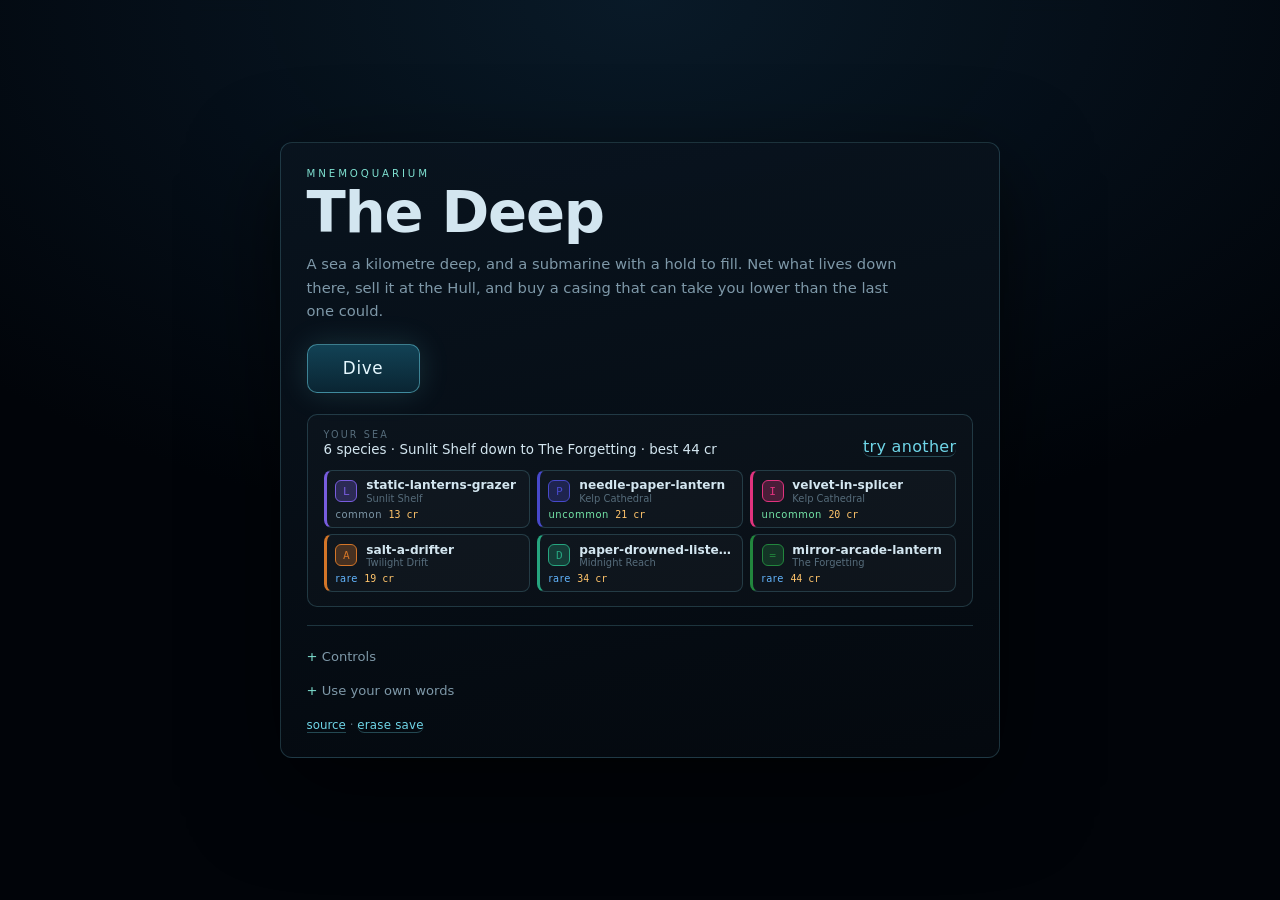
==== commit 08c2d5d7: "deploy: ac993176697ffced0c4c437b8aff59f502950fd0" ====
--- a/index.html
+++ b/index.html
@@ -102,25 +102,33 @@
 
         <section class="sea-card" id="start-sea">
           <header class="sea-head">
-            <span class="label">what is down there</span>
-            <button type="button" class="linkish" id="start-reroll">show me another sea</button>
+            <div>
+              <span class="label">your sea</span>
+              <strong id="start-summary">&nbsp;</strong>
+            </div>
+            <button type="button" class="linkish" id="start-reroll">try another</button>
           </header>
           <div id="start-roster" class="roster"></div>
         </section>
 
-        <p class="keys"><kbd>W</kbd><kbd>A</kbd><kbd>S</kbd><kbd>D</kbd> thrust · <kbd>Space</kbd> rise · <kbd>C</kbd> dive · <kbd>Shift</kbd> boost · mouse look · <kbd>LMB</kbd> fire · <kbd>RMB</kbd> capture beam · <kbd>F</kbd> lights · <kbd>R</kbd> sonar · <kbd>E</kbd> dock · <kbd>Tab</kbd> hold · <kbd>Esc</kbd> pause</p>
-
-        <details id="start-advanced">
-          <summary>Grow a sea from your own words</summary>
-          <p class="hint">Every word becomes a species — its colour, its size, its temper, its price. The same words always grow the same sea.</p>
-          <form id="start-form">
-            <label class="field">
-              <span>Phrase</span>
-              <input id="start-phrase" type="text" value="forgotten kiosk under neon rain" autocomplete="off" spellcheck="false">
-            </label>
-            <button type="submit" id="start-custom">Grow this one</button>
-          </form>
-        </details>
+        <div class="menu-extras">
+          <details id="start-controls">
+            <summary>Controls</summary>
+            <p class="keys"><kbd>W</kbd><kbd>A</kbd><kbd>S</kbd><kbd>D</kbd> thrust · <kbd>Space</kbd> rise · <kbd>C</kbd> dive · <kbd>Shift</kbd> boost · mouse look · <kbd>LMB</kbd> fire · <kbd>RMB</kbd> capture beam · <kbd>1</kbd><kbd>2</kbd><kbd>3</kbd> weapons · <kbd>F</kbd> lights · <kbd>R</kbd> sonar · <kbd>E</kbd> dock · <kbd>Tab</kbd> hold · <kbd>Esc</kbd> pause</p>
+          </details>
+
+          <details id="start-advanced">
+            <summary>Use your own words</summary>
+            <p class="hint">Every word becomes a species — its colour, its size, its temper, its price. The same words always grow the same sea.</p>
+            <form id="start-form">
+              <label class="field">
+                <span>Phrase</span>
+                <input id="start-phrase" type="text" value="forgotten kiosk under neon rain" autocomplete="off" spellcheck="false">
+              </label>
+              <button type="submit" id="start-custom">Grow this one</button>
+            </form>
+          </details>
+        </div>
 
         <p class="tiny"><a href="https://github.com/Sebby1770/mnemoquarium">source</a> · <button type="button" class="linkish" id="start-reset">erase save</button></p>
       </div>
@@ -148,7 +156,7 @@
           <div id="market-list" class="stack"></div>
         </div>
         <div class="tab-body" id="station-drydock" data-tab="drydock" hidden>
-          <div id="shop-list" class="grid"></div>
+          <div id="shop-list" class="stack"></div>
         </div>
         <div class="tab-body" id="station-log" data-tab="log" hidden>
           <div id="station-stats" class="stats"></div>
--- a/styles.css
+++ b/styles.css
@@ -806,31 +806,49 @@
 }
 .sea-head {
   display: flex;
-  align-items: baseline;
+  align-items: flex-end;
   justify-content: space-between;
   gap: 1rem;
-  margin-bottom: 0.7rem;
-}
-.sea-card .roster { margin: 0; }
-
-#start-advanced {
-  margin-top: 1.2rem;
+  margin-bottom: 0.8rem;
+}
+.sea-head > div { display: grid; gap: 0.15rem; }
+#start-summary { font-size: 0.84rem; font-weight: 500; color: var(--text); }
+
+/* Secondary matter folds away, so the eye lands on Dive. */
+.menu-extras {
+  display: grid;
+  gap: 0.1rem;
+  margin-top: 1.1rem;
   padding-top: 0.9rem;
   border-top: 1px solid var(--line);
 }
-#start-advanced summary {
+.menu-extras details { padding: 0.25rem 0; }
+.menu-extras summary {
   cursor: pointer;
-  font-size: 0.8rem;
+  list-style: none;
+  font-size: 0.82rem;
   color: var(--dim);
-  list-style: none;
-}
-#start-advanced summary::-webkit-details-marker { display: none; }
-#start-advanced summary::before { content: "+ "; color: var(--accent); }
-#start-advanced[open] summary::before { content: "\2212 "; }
-#start-advanced summary:hover { color: var(--text); }
-#start-advanced .hint { margin: 0.6rem 0 0.8rem; }
-#start-advanced form { display: grid; gap: 0.6rem; justify-items: start; }
-#start-advanced .field { margin-bottom: 0; width: 100%; }
+  padding: 0.3rem 0;
+}
+.menu-extras summary::-webkit-details-marker { display: none; }
+.menu-extras summary::before { content: "+ "; color: var(--accent); }
+.menu-extras details[open] summary::before { content: "\2212 "; }
+.menu-extras summary:hover { color: var(--text); }
+.menu-extras .keys { margin: 0.3rem 0 0.6rem; }
+.menu-extras .hint { margin: 0.4rem 0 0.7rem; }
+.menu-extras form { display: grid; gap: 0.6rem; justify-items: start; }
+.menu-extras .field { margin-bottom: 0; width: 100%; }
+
+/* Tighter roster cards: a glance, not a spreadsheet. */
+.sea-card .roster { grid-template-columns: repeat(auto-fill, minmax(190px, 1fr)); gap: 0.4rem; }
+.sea-card .roster-card { padding: 0.45rem 0.55rem; gap: 0.28rem; }
+.sea-card .roster-swatch { width: 22px; height: 22px; font-size: 0.7rem; }
+.sea-card .roster-names strong { font-size: 0.76rem; }
+.sea-card .roster-word { font-size: 0.62rem; }
+.sea-card .roster-meta { font-size: 0.62rem; gap: 0.4rem; }
+.sea-card .roster { margin: 0; }
+
+
 .start-foot { margin-top: 1.2rem; border-top: 1px solid var(--line); padding-top: 0.9rem; }
 .keys { margin: 0 0 0.4rem; color: var(--faint); font-size: 0.74rem; line-height: 2; }
 
@@ -954,38 +972,67 @@
 .species-row[data-known="0"] { opacity: 0.42; }
 .species-row[data-known="0"] .row-glyph { color: var(--faint); }
 
-.shop-card {
-  display: grid;
-  gap: 0.45rem;
-  padding: 0.75rem 0.85rem;
+/* One row per refit. Everything you need to decide is on one line: what it is,
+   where it is now, where it goes, what it costs. */
+.shop-row {
+  display: grid;
+  grid-template-columns: 34px minmax(0, 1fr) auto 7.5rem;
+  align-items: center;
+  gap: 0.9rem;
+  padding: 0.6rem 0.8rem;
   border: 1px solid var(--line);
   border-radius: 10px;
   background: rgba(255, 255, 255, 0.022);
-}
-.shop-card[data-state="ready"] { border-color: rgba(111, 214, 232, 0.38); }
-.shop-card[data-state="poor"] { opacity: 0.62; }
-.shop-card[data-state="maxed"] { border-color: rgba(116, 230, 168, 0.35); }
-.shop-head { display: flex; align-items: center; gap: 0.55rem; }
+  transition: border-color 140ms ease, opacity 140ms ease;
+}
+.shop-row[data-state="ready"] {
+  border-color: rgba(111, 214, 232, 0.4);
+  background: rgba(111, 214, 232, 0.045);
+}
+.shop-row[data-state="poor"] { opacity: 0.5; }
+.shop-row[data-state="maxed"] { opacity: 0.62; border-color: rgba(116, 230, 168, 0.26); }
+
 .shop-icon {
   display: grid;
   place-items: center;
-  width: 28px;
-  height: 28px;
-  flex: none;
-  border-radius: 7px;
+  width: 34px;
+  height: 34px;
+  border-radius: 8px;
   border: 1px solid var(--line-strong);
   color: var(--accent);
-  font-size: 0.92rem;
-}
-.shop-title { font-size: 0.9rem; font-weight: 600; }
-.shop-blurb { font-size: 0.74rem; color: var(--faint); line-height: 1.45; min-height: 2.1em; }
-.shop-stat { display: flex; align-items: center; gap: 0.4rem; font-family: var(--mono); font-size: 0.78rem; color: var(--dim); }
-.shop-stat .next { color: var(--green); }
-.pips { display: flex; gap: 3px; }
-.pip { width: 14px; height: 4px; border-radius: 2px; background: rgba(255, 255, 255, 0.14); }
-.pip[data-on="1"] { background: var(--accent); box-shadow: 0 0 7px var(--glow); }
-.buy { width: 100%; }
-.shop-card[data-state="ready"] .buy { border-color: rgba(111, 214, 232, 0.5); color: #e6f8ff; }
+  font-size: 1.05rem;
+}
+.shop-main { display: grid; gap: 0.1rem; min-width: 0; }
+.shop-main strong { font-size: 0.95rem; font-weight: 600; }
+.shop-sub {
+  font-size: 0.64rem;
+  letter-spacing: 0.16em;
+  text-transform: uppercase;
+  color: var(--faint);
+}
+.shop-change {
+  display: flex;
+  align-items: baseline;
+  gap: 0.45rem;
+  font-family: var(--mono);
+  font-size: 0.86rem;
+  color: var(--dim);
+  white-space: nowrap;
+}
+.shop-change .arrow { color: var(--faint); }
+.shop-change .to { color: var(--green); }
+.buy { width: 100%; font-family: var(--mono); }
+.shop-row[data-state="ready"] .buy {
+  border-color: rgba(111, 214, 232, 0.55);
+  background: linear-gradient(180deg, rgba(20, 72, 92, 0.85), rgba(11, 40, 54, 0.85));
+  color: #e6f8ff;
+}
+
+@media (max-width: 700px) {
+  .shop-row { grid-template-columns: 30px minmax(0, 1fr) auto; row-gap: 0.5rem; }
+  .shop-change { grid-column: 2 / -1; }
+  .buy { grid-column: 1 / -1; }
+}
 
 .station-foot {
   display: flex;
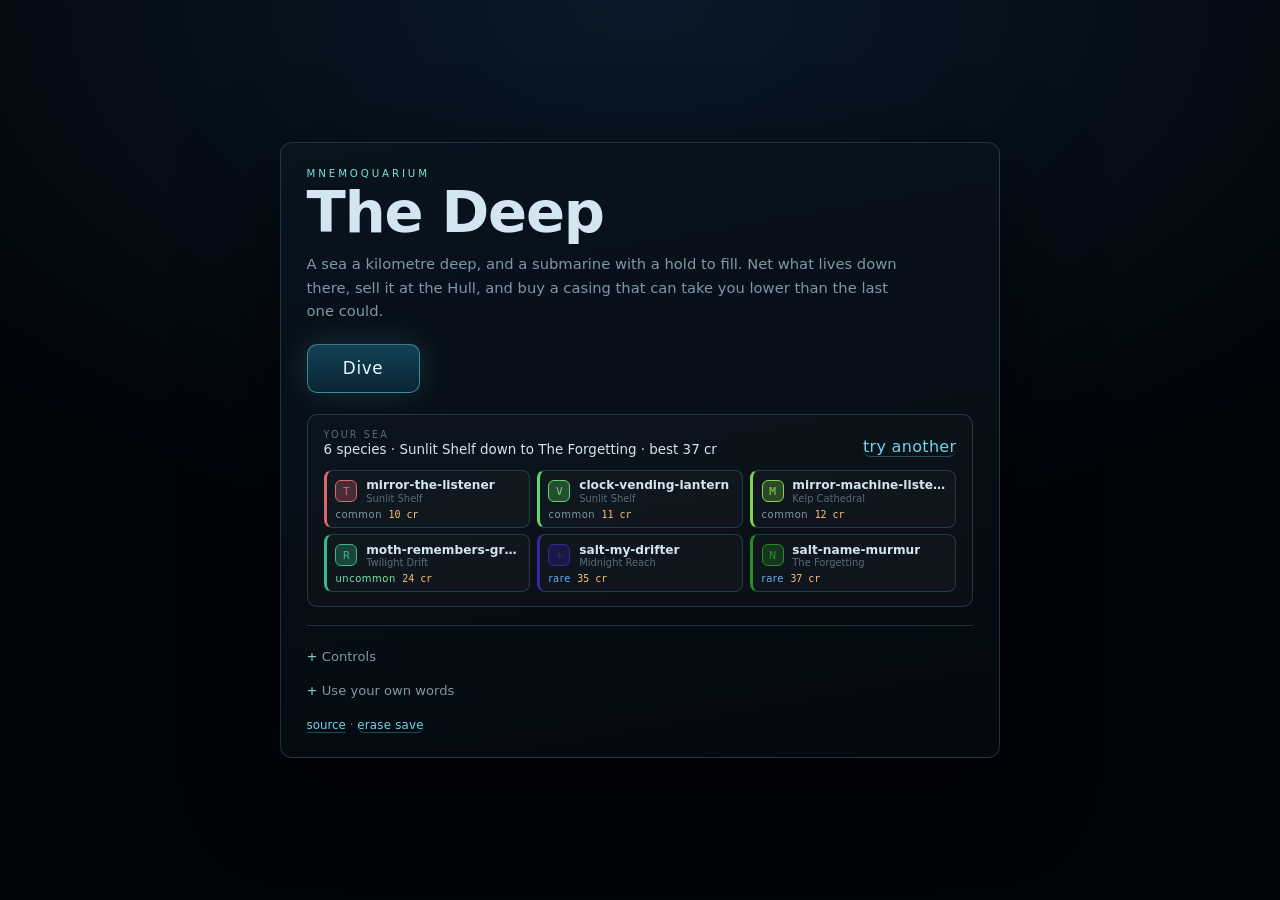
==== commit 7d901eb0: "deploy: b5207e5136df29862a6e4cd391f278ced40125a0" ====
--- a/index.html
+++ b/index.html
@@ -114,7 +114,7 @@
         <div class="menu-extras">
           <details id="start-controls">
             <summary>Controls</summary>
-            <p class="keys"><kbd>W</kbd><kbd>A</kbd><kbd>S</kbd><kbd>D</kbd> thrust · <kbd>Space</kbd> rise · <kbd>C</kbd> dive · <kbd>Shift</kbd> boost · mouse look · <kbd>LMB</kbd> fire · <kbd>RMB</kbd> capture beam · <kbd>1</kbd><kbd>2</kbd><kbd>3</kbd> weapons · <kbd>F</kbd> lights · <kbd>R</kbd> sonar · <kbd>E</kbd> dock · <kbd>Tab</kbd> hold · <kbd>Esc</kbd> pause</p>
+            <p class="keys"><kbd>W</kbd><kbd>A</kbd><kbd>S</kbd><kbd>D</kbd> thrust · <kbd>Space</kbd> rise · <kbd>C</kbd> dive · <kbd>Shift</kbd> boost · mouse look · <kbd>LMB</kbd> fire · <kbd>RMB</kbd> capture beam · <kbd>1</kbd>–<kbd>4</kbd> weapons · <kbd>Q</kbd> / wheel next weapon · <kbd>F</kbd> lights · <kbd>R</kbd> sonar · <kbd>M</kbd> chart · <kbd>E</kbd> dock · <kbd>Tab</kbd> hold · <kbd>Esc</kbd> pause</p>
           </details>
 
           <details id="start-advanced">
--- a/styles.css
+++ b/styles.css
@@ -242,6 +242,20 @@
   background: var(--amber);
   box-shadow: 0 0 8px rgba(255, 196, 107, 0.7);
 }
+#compass-needle::after {
+  content: attr(data-range);
+  position: absolute;
+  bottom: 0;
+  left: 5px;
+  font-family: var(--mono);
+  font-size: 0.58rem;
+  line-height: 1;
+  letter-spacing: 0.04em;
+  white-space: nowrap;
+  color: var(--amber);
+  text-shadow: 0 0 4px rgba(0, 0, 0, 0.9);
+}
+#compass-needle[data-edge="right"]::after { left: auto; right: 5px; }
 #compass::after {
   content: "";
   position: absolute;
@@ -502,7 +516,7 @@
   --charge: 1;
   position: absolute;
   right: var(--hud-gap);
-  bottom: calc(var(--hud-gap) + 4.6rem);
+  bottom: calc(var(--hud-gap) + 6rem);
   padding: 0.22rem 0.6rem;
   border: 1px solid var(--line);
   border-radius: 999px;
@@ -522,6 +536,8 @@
   transform: scaleX(var(--charge));
 }
 #sonar-note span { position: relative; }
+/* Nothing to say until the first ping; an empty pill sat on the speed gauge. */
+#sonar-note:empty { display: none; }
 
 #log {
   position: absolute;
@@ -1103,6 +1119,81 @@
 }
 .row-toggle input[type="range"] { flex: 1; accent-color: var(--accent); }
 .row-toggle input[type="checkbox"] { accent-color: var(--accent); width: 16px; height: 16px; }
+.row-toggle select {
+  flex: 1;
+  min-width: 0;
+  padding: 0.3rem 0.5rem;
+  border: 1px solid var(--line);
+  border-radius: 6px;
+  background: var(--panel-solid);
+  color: var(--text);
+  font: inherit;
+  accent-color: var(--accent);
+}
+
+/* ------------------------------------------------------------ sea chart */
+
+.chart-inner {
+  width: auto;
+  max-width: 96vw;
+  max-height: 96vh;
+  display: flex;
+  flex-direction: column;
+  gap: 0.8rem;
+}
+.chart-head { display: flex; align-items: flex-start; justify-content: space-between; gap: 1rem; }
+.chart-head h2 { margin: 0; }
+.chart-close {
+  padding: 0.35rem 0.8rem;
+  border: 1px solid var(--line);
+  border-radius: 8px;
+  background: transparent;
+  color: var(--dim);
+  font: inherit;
+  font-size: 0.8rem;
+  white-space: nowrap;
+  cursor: pointer;
+}
+.chart-close:hover, .chart-close:focus-visible { color: var(--text); border-color: var(--line-strong); }
+.chart-body {
+  display: flex;
+  gap: 1rem;
+  align-items: flex-start;
+}
+/* Square, and as big as the height allows: the sea is round. */
+.chart-stage {
+  position: relative;
+  flex: none;
+  width: min(calc(96vw - 260px - 4.5rem), calc(96vh - 8.5rem));
+  aspect-ratio: 1 / 1;
+  border: 1px solid var(--line);
+  border-radius: 10px;
+  overflow: hidden;
+  background: #03060c;
+}
+.chart-canvas { display: block; width: 100%; height: 100%; cursor: grab; touch-action: none; }
+.chart-canvas:active { cursor: grabbing; }
+.chart-side { width: 240px; display: grid; align-content: start; gap: 1rem; font-size: 0.8rem; }
+.chart-readout { display: grid; gap: 0.45rem; margin: 0; }
+.chart-row { display: grid; gap: 0.05rem; }
+.chart-row dt {
+  font-size: 0.64rem;
+  letter-spacing: 0.14em;
+  text-transform: uppercase;
+  color: var(--faint);
+}
+.chart-row dd { margin: 0; font-family: var(--mono); color: var(--text); }
+.chart-legend { display: grid; gap: 0.3rem; }
+.chart-key { display: flex; align-items: center; gap: 0.5rem; color: var(--dim); }
+.chart-dim { margin-left: auto; font-family: var(--mono); font-size: 0.7rem; color: var(--faint); }
+.chart-swatch { flex: none; width: 14px; height: 10px; border-radius: 2px; }
+.chart-swatch-line { height: 2px; background: var(--amber); }
+.chart-swatch-rumour { height: 10px; border: 1px dashed rgba(207, 227, 238, 0.55); border-radius: 50%; }
+@media (max-width: 820px) {
+  .chart-body { flex-direction: column; align-items: stretch; }
+  .chart-stage { width: min(100%, 62vh); align-self: center; }
+  .chart-side { width: auto; }
+}
 
 .bar {
   height: 4px;
@@ -1123,6 +1214,188 @@
 body[data-hold="open"] #panel-cargo { display: grid; }
 
 .pulse { animation: gauge-pulse 620ms ease; }
+
+/* --------------------------------------------------------- touch controls */
+
+/* Built by input.js on the first touch. Only there while flying: every panel
+   is a normal page of buttons a thumb can already use. */
+.touch-controls { position: fixed; inset: 0; z-index: 12; display: none; user-select: none; -webkit-user-select: none; }
+body[data-mode="dive"] .touch-controls:not([hidden]),
+body[data-mode="base"] .touch-controls:not([hidden]) { display: block; }
+/* On foot there is nothing to fire: a stick, a look, and the prompt to tap. */
+body[data-mode="base"] .touch-actions,
+body[data-mode="base"] .touch-bar { display: none; }
+.touch-look,
+.touch-stick-zone { position: absolute; touch-action: none; }
+.touch-look { inset: 0; }
+.touch-stick-zone { left: 0; bottom: 0; width: 46vw; height: 62vh; }
+.touch-stick {
+  position: absolute;
+  left: 26%;
+  top: 62%;
+  width: 116px;
+  height: 116px;
+  transform: translate(-50%, -50%);
+  border: 1px solid var(--line);
+  border-radius: 50%;
+  background: radial-gradient(circle, rgba(126, 214, 232, 0.08), rgba(4, 9, 15, 0.25));
+  opacity: 0.45;
+  pointer-events: none;
+  transition: opacity 160ms ease, border-color 160ms ease;
+}
+.touch-stick.on { opacity: 1; border-color: var(--line-strong); }
+.touch-stick.boost { border-color: var(--amber); box-shadow: 0 0 18px rgba(255, 196, 107, 0.35); }
+.touch-knob {
+  position: absolute;
+  left: 50%;
+  top: 50%;
+  width: 50px;
+  height: 50px;
+  transform: translate(-50%, -50%);
+  border-radius: 50%;
+  background: rgba(207, 227, 238, 0.28);
+  border: 1px solid rgba(207, 227, 238, 0.5);
+}
+.touch-btn {
+  width: 66px;
+  height: 66px;
+  border: 1px solid var(--line-strong);
+  border-radius: 50%;
+  background: rgba(6, 14, 22, 0.58);
+  color: var(--text);
+  font: 600 0.72rem/1 var(--mono);
+  letter-spacing: 0.08em;
+  touch-action: none;
+  -webkit-tap-highlight-color: transparent;
+}
+.touch-btn.on { background: rgba(126, 214, 232, 0.28); border-color: var(--accent); }
+.touch-fire { border-color: rgba(255, 111, 96, 0.6); }
+.touch-fire.on { background: rgba(255, 111, 96, 0.32); }
+.touch-beam.on { background: rgba(126, 224, 208, 0.36); }
+.touch-actions {
+  position: absolute;
+  right: calc(var(--hud-gap) + env(safe-area-inset-right, 0px));
+  bottom: calc(var(--hud-gap) + 6.4rem);
+  display: grid;
+  grid-template-columns: repeat(2, 66px);
+  gap: 0.6rem;
+}
+.touch-bar {
+  position: absolute;
+  left: calc(var(--hud-gap) + env(safe-area-inset-left, 0px));
+  top: var(--hud-gap);
+  display: flex;
+  flex-direction: column;
+  gap: 0.4rem;
+}
+.touch-small {
+  width: auto;
+  min-width: 58px;
+  height: 44px;
+  padding: 0 0.7rem;
+  border-radius: 10px;
+  font-size: 0.62rem;
+}
+/* Raised over the thumb layer so its three pressable parts can be pressed;
+   everything else on it still lets touches through to the sea. */
+body[data-input="touch"] #hud { z-index: 13; }
+body[data-input="touch"] .weapon,
+body[data-input="touch"] #gauge-cargo,
+body[data-input="touch"] #hint-dock { pointer-events: auto; touch-action: none; }
+body[data-input="touch"] #hint-dock { padding: 0.7rem 1.2rem; border-color: var(--amber); }
+body[data-input="touch"] #hint-dock.on { background: rgba(255, 196, 107, 0.25); }
+/* With a thumb on the glass, the mouse-only lines of the HUD are noise. */
+body[data-input="touch"] #log { display: none; }
+body[data-input="touch"] #sonar-note { display: none; }
+@media (max-height: 520px) {
+  .touch-btn { width: 54px; height: 54px; }
+  .touch-actions { grid-template-columns: repeat(2, 54px); bottom: calc(var(--hud-gap) + 5rem); }
+  .touch-small { height: 36px; min-width: 50px; }
+  .touch-bar { gap: 0.3rem; }
+}
+/* A phone held upright: the top bar stacks, so the buttons start below it,
+   and the weapon rack gets a row of its own above the gauges. */
+@media (max-width: 600px) {
+  .touch-bar { top: calc(var(--hud-gap) + 10rem); }
+  body[data-input="touch"] #weapon-rack {
+    bottom: calc(var(--hud-gap) + 6.4rem);
+    width: calc(100vw - 2 * var(--hud-gap));
+    flex-wrap: wrap;
+    justify-content: center;
+  }
+  body[data-input="touch"] .wpn-name { font-size: 0.66rem; }
+  .touch-actions { bottom: calc(var(--hud-gap) + 10rem); }
+}
+
+/* ---------------------------------------------------------- aboard the Hull */
+
+#base-hud { position: fixed; inset: 0; z-index: 14; pointer-events: none; }
+/* Aboard, the dive HUD is put away — all but its toasts, which the Hull uses too. */
+body[data-mode="base"] #hud { opacity: 1; }
+body[data-mode="base"] #hud > :not(#toast) { visibility: hidden; }
+#base-hud[hidden] { display: none; }
+.base-plate {
+  position: absolute;
+  top: var(--hud-gap);
+  left: 50%;
+  transform: translateX(-50%);
+  display: grid;
+  justify-items: center;
+  gap: 0.1rem;
+  padding: 0.4rem 1rem;
+  border: 1px solid var(--line);
+  border-radius: 10px;
+  background: var(--panel);
+}
+.base-credits { font-family: var(--mono); font-size: 0.9rem; color: var(--amber); font-weight: 500; }
+.base-dot {
+  position: absolute;
+  left: 50%;
+  top: 50%;
+  width: 6px;
+  height: 6px;
+  margin: -3px 0 0 -3px;
+  border-radius: 50%;
+  background: rgba(211, 230, 240, 0.8);
+  box-shadow: 0 0 6px rgba(0, 0, 0, 0.8);
+}
+.base-prompt {
+  position: absolute;
+  left: 50%;
+  top: calc(50% + 2.4rem);
+  transform: translateX(-50%);
+  padding: 0.55rem 1.1rem;
+  border: 1px solid var(--line-strong);
+  border-radius: 999px;
+  background: rgba(6, 14, 22, 0.86);
+  color: var(--text);
+  font: inherit;
+  font-size: 0.86rem;
+  white-space: nowrap;
+  pointer-events: auto;
+  cursor: pointer;
+}
+.base-prompt[hidden] { display: none; }
+.base-prompt kbd { margin-right: 0.35rem; }
+.base-foot {
+  position: absolute;
+  left: 50%;
+  bottom: var(--hud-gap);
+  transform: translateX(-50%);
+  display: grid;
+  gap: 0.35rem;
+  width: min(92vw, 760px);
+  text-align: center;
+}
+.base-help,
+.base-fitted {
+  margin: 0;
+  font-size: 0.72rem;
+  color: var(--dim);
+  text-shadow: 0 1px 3px rgba(0, 0, 0, 0.9);
+}
+.base-fitted { font-family: var(--mono); font-size: 0.66rem; color: var(--faint); }
+#btn-walk { margin-right: auto; }
 
 /* ------------------------------------------------------------ responsive */
 
@@ -1133,8 +1406,42 @@
   #instruments { grid-template-columns: repeat(2, 1fr); }
   #gauges { width: 46vw; }
   #log { display: none; }
+  /* The top bar stacks into a column here, so the objective moves below it. */
+  #objective { top: calc(var(--hud-gap) + 8.4rem); white-space: nowrap; }
   .panel-inner { padding: 1.1rem; }
   .station-foot { flex-direction: column; align-items: stretch; }
+}
+
+/* Short screens — a laptop with a browser chrome, or a window someone has
+   dragged small. The HUD is anchored to four corners and a centre, so when the
+   viewport loses height those anchors walk into each other. Everything gets a
+   size down and the log, which is the most expendable, goes first. */
+@media (max-height: 700px) {
+  :root { --hud-gap: 0.65rem; }
+  #gauges { width: min(26vw, 210px); gap: 0.28rem; }
+  .gauge { padding: 0.2rem 0.5rem; grid-template-columns: 2.6rem 1fr auto; }
+  .gauge-value { font-size: 0.68rem; min-width: 3rem; }
+  .instrument { padding: 0.2rem 0.55rem; }
+  .instrument strong { font-size: 0.84rem; }
+  #log { bottom: calc(var(--hud-gap) + 6rem); width: min(32vw, 320px); }
+  .log-line { font-size: 0.7rem; }
+  #sonar-note { bottom: calc(var(--hud-gap) + 5.2rem); }
+}
+
+@media (max-height: 560px) {
+  #log { display: none; }
+  #objective { display: none; }
+  #compass { height: 28px; }
+  .weapon { padding: 0.22rem 0.5rem; }
+  .wpn-name { font-size: 0.68rem; }
+}
+
+/* Very short and narrow at once: keep only what the player is steering by. */
+@media (max-height: 470px), (max-width: 460px) {
+  #instruments { grid-template-columns: repeat(2, minmax(72px, auto)); gap: 0.25rem; }
+  #zone-plate { min-width: 0; }
+  #readout-zone-blurb { display: none; }
+  #sonar-note { display: none; }
 }
 
 @media (prefers-reduced-motion: reduce) {
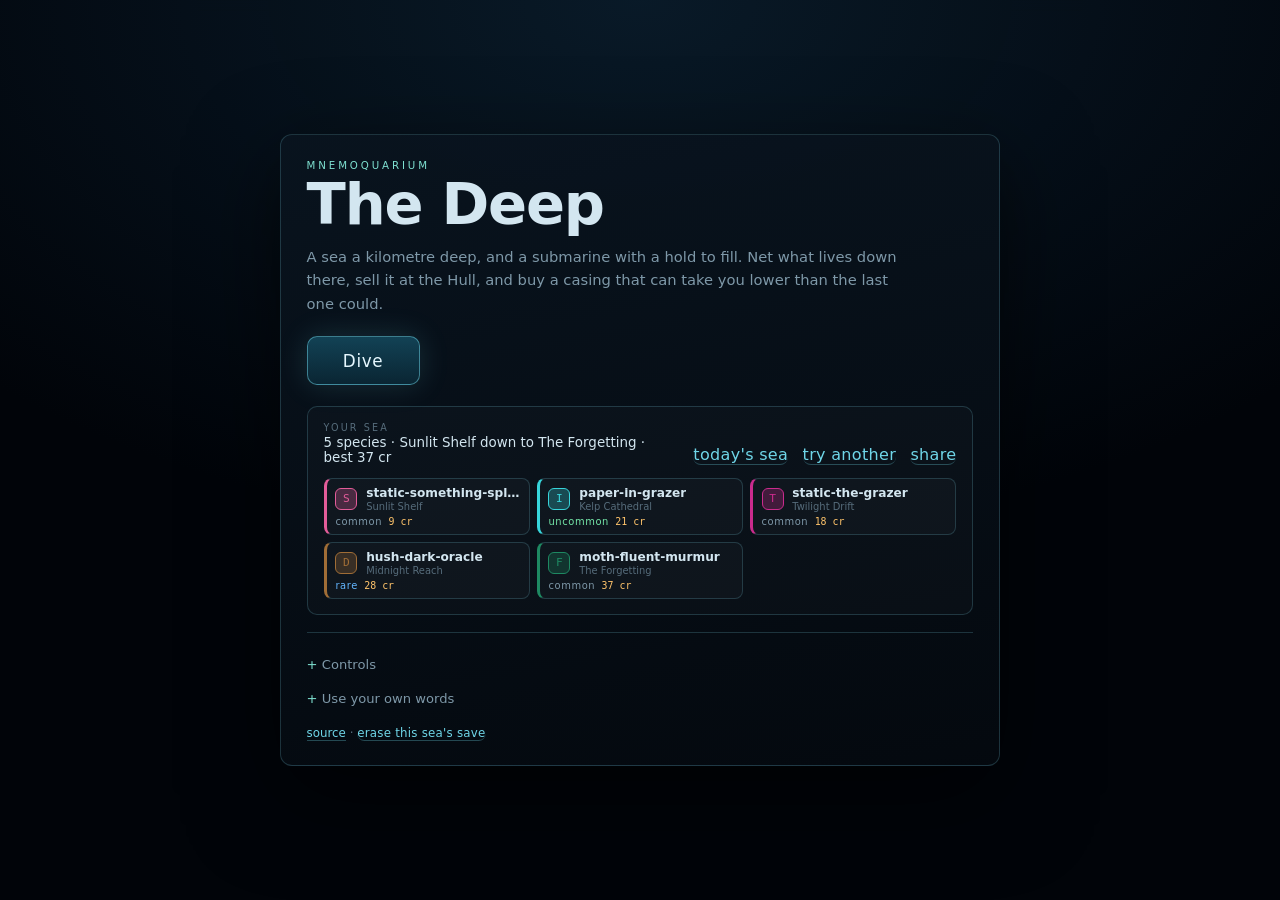
==== commit 0b637b79: "deploy: 54adef3d2be8c264181b05cd35784c44abac1564" ====
--- a/index.html
+++ b/index.html
@@ -6,6 +6,21 @@
     <title>Mnemoquarium: The Deep — phrase-fed submarine sea</title>
     <meta name="description" content="Dive a first-person submarine through a sea grown from a phrase. Net fish, sell them at the Hull, refit, and go deeper than the things down there would like.">
     <meta name="theme-color" content="#03060c">
+    <link rel="canonical" href="https://sebby1770.github.io/mnemoquarium/">
+    <!-- What a shared link looks like in a chat, a feed or a search result. -->
+    <meta property="og:type" content="website">
+    <meta property="og:site_name" content="Mnemoquarium">
+    <meta property="og:title" content="Mnemoquarium: The Deep — type any words, dive the sea they grow">
+    <meta property="og:description" content="A free submarine game in your browser. Every word becomes a species. Net what lives down there, walk your station, refit your boat, and go deeper than the things below would like.">
+    <meta property="og:url" content="https://sebby1770.github.io/mnemoquarium/">
+    <meta property="og:image" content="https://sebby1770.github.io/mnemoquarium/press/og.jpg">
+    <meta property="og:image:width" content="1200">
+    <meta property="og:image:height" content="630">
+    <meta property="og:image:alt" content="An underwater station with a lit dome and portholes, under the title Mnemoquarium: The Deep">
+    <meta name="twitter:card" content="summary_large_image">
+    <meta name="twitter:title" content="Mnemoquarium: The Deep">
+    <meta name="twitter:description" content="Type any words. Dive the sea they grow. Free in your browser.">
+    <meta name="twitter:image" content="https://sebby1770.github.io/mnemoquarium/press/og.jpg">
     <link rel="manifest" href="./manifest.webmanifest">
     <link rel="icon" href="./icon.svg" type="image/svg+xml">
     <link rel="stylesheet" href="./styles.css">
@@ -106,7 +121,11 @@
               <span class="label">your sea</span>
               <strong id="start-summary">&nbsp;</strong>
             </div>
-            <button type="button" class="linkish" id="start-reroll">try another</button>
+            <div class="sea-links">
+              <button type="button" class="linkish" id="start-daily">today's sea</button>
+              <button type="button" class="linkish" id="start-reroll">try another</button>
+              <button type="button" class="linkish" id="start-share">share</button>
+            </div>
           </header>
           <div id="start-roster" class="roster"></div>
         </section>
@@ -114,7 +133,12 @@
         <div class="menu-extras">
           <details id="start-controls">
             <summary>Controls</summary>
-            <p class="keys"><kbd>W</kbd><kbd>A</kbd><kbd>S</kbd><kbd>D</kbd> thrust · <kbd>Space</kbd> rise · <kbd>C</kbd> dive · <kbd>Shift</kbd> boost · mouse look · <kbd>LMB</kbd> fire · <kbd>RMB</kbd> capture beam · <kbd>1</kbd>–<kbd>4</kbd> weapons · <kbd>Q</kbd> / wheel next weapon · <kbd>F</kbd> lights · <kbd>R</kbd> sonar · <kbd>M</kbd> chart · <kbd>E</kbd> dock · <kbd>Tab</kbd> hold · <kbd>Esc</kbd> pause</p>
+            <p class="keys"><kbd>W</kbd><kbd>A</kbd><kbd>S</kbd><kbd>D</kbd> thrust · <kbd>Space</kbd> rise · <kbd>C</kbd> dive · <kbd>Shift</kbd> boost · mouse look · <kbd>LMB</kbd> fire · <kbd>RMB</kbd> capture beam · <kbd>1</kbd>–<kbd>4</kbd> weapons · <kbd>Q</kbd> / wheel next weapon · <kbd>F</kbd> lights · <kbd>R</kbd> sonar · <kbd>M</kbd> chart · <kbd>P</kbd> photo · <kbd>E</kbd> dock · <kbd>Tab</kbd> hold · <kbd>Esc</kbd> pause</p>
+          </details>
+
+          <details id="start-seas" hidden>
+            <summary>Your seas</summary>
+            <div id="start-seas-list" class="seas-list"></div>
           </details>
 
           <details id="start-advanced">
@@ -130,7 +154,8 @@
           </details>
         </div>
 
-        <p class="tiny"><a href="https://github.com/Sebby1770/mnemoquarium">source</a> · <button type="button" class="linkish" id="start-reset">erase save</button></p>
+        <p class="tiny"><a href="https://github.com/Sebby1770/mnemoquarium">source</a><span id="start-support-wrap" hidden> · <a id="start-support" target="_blank" rel="noopener">support the game</a></span><span id="start-community-wrap" hidden> · <a id="start-community" target="_blank" rel="noopener">join the crew</a></span> · <button type="button" class="linkish" id="start-reset">erase this sea's save</button></p>
+        <p class="tiny" id="start-note" aria-live="polite"></p>
       </div>
     </div>
 
--- a/styles.css
+++ b/styles.css
@@ -1397,6 +1397,84 @@
 .base-fitted { font-family: var(--mono); font-size: 0.66rem; color: var(--faint); }
 #btn-walk { margin-right: auto; }
 
+/* ------------------------------------------------------------- photo mode */
+
+/* Everything that is not the sea goes away while the camera is out. */
+body[data-photo="1"] #hud,
+body[data-photo="1"] #base-hud,
+body[data-photo="1"] .touch-actions,
+body[data-photo="1"] .touch-bar,
+body[data-photo="1"] .touch-stick-zone { visibility: hidden !important; opacity: 0 !important; }
+.photo-bar {
+  position: fixed;
+  left: 50%;
+  bottom: calc(var(--hud-gap) + env(safe-area-inset-bottom, 0px));
+  transform: translateX(-50%);
+  z-index: 16;
+  display: flex;
+  align-items: center;
+  gap: 0.6rem;
+  padding: 0.45rem 0.55rem 0.45rem 1rem;
+  border: 1px solid var(--line-strong);
+  border-radius: 999px;
+  background: rgba(4, 9, 15, 0.8);
+  font-size: 0.78rem;
+  color: var(--dim);
+  white-space: nowrap;
+}
+.photo-bar[hidden] { display: none; }
+.photo-title { color: var(--amber); letter-spacing: 0.14em; text-transform: uppercase; font-size: 0.66rem; }
+.photo-btn {
+  display: inline-flex;
+  align-items: center;
+  padding: 0.45rem 0.9rem;
+  border: 1px solid var(--line-strong);
+  border-radius: 999px;
+  background: rgba(10, 22, 32, 0.9);
+  color: var(--text);
+  font: inherit;
+  font-size: 0.8rem;
+  text-decoration: none;
+  cursor: pointer;
+}
+.photo-btn.primary { border-color: var(--accent); background: rgba(40, 110, 120, 0.45); }
+.photo-btn:hover, .photo-btn:focus-visible { border-color: var(--accent); }
+.photo-inner { width: min(96vw, 1100px); display: grid; gap: 0.8rem; }
+.photo-preview { width: 100%; max-height: 66vh; object-fit: contain; border-radius: 8px; border: 1px solid var(--line); background: #000; }
+.photo-actions { display: flex; flex-wrap: wrap; gap: 0.5rem; }
+.photo-note { min-height: 1.2em; }
+@media (max-width: 600px) {
+  .photo-help { display: none; }
+}
+
+/* ------------------------------------------------------------ menu extras */
+
+.sea-head > .sea-links { flex: none; display: flex; gap: 0.9rem; align-items: baseline; }
+.sea-links .linkish { white-space: nowrap; }
+@media (max-width: 600px) {
+  .sea-head { flex-wrap: wrap; }
+  .sea-head > .sea-links { width: 100%; }
+}
+.seas-list { display: grid; gap: 0.35rem; margin-top: 0.5rem; }
+.sea-row {
+  display: flex;
+  justify-content: space-between;
+  gap: 1rem;
+  padding: 0.45rem 0.7rem;
+  border: 1px solid var(--line);
+  border-radius: 8px;
+  background: rgba(8, 18, 28, 0.6);
+  color: var(--text);
+  font: inherit;
+  font-size: 0.82rem;
+  text-align: left;
+  cursor: pointer;
+}
+.sea-row span { font-family: var(--mono); font-size: 0.74rem; color: var(--amber); white-space: nowrap; }
+.sea-row[data-current="1"] { border-color: var(--accent); }
+.sea-row:hover, .sea-row:focus-visible { border-color: var(--line-strong); }
+#start-note:empty { display: none; }
+
 /* ------------------------------------------------------------ responsive */
 
 @media (max-width: 820px) {
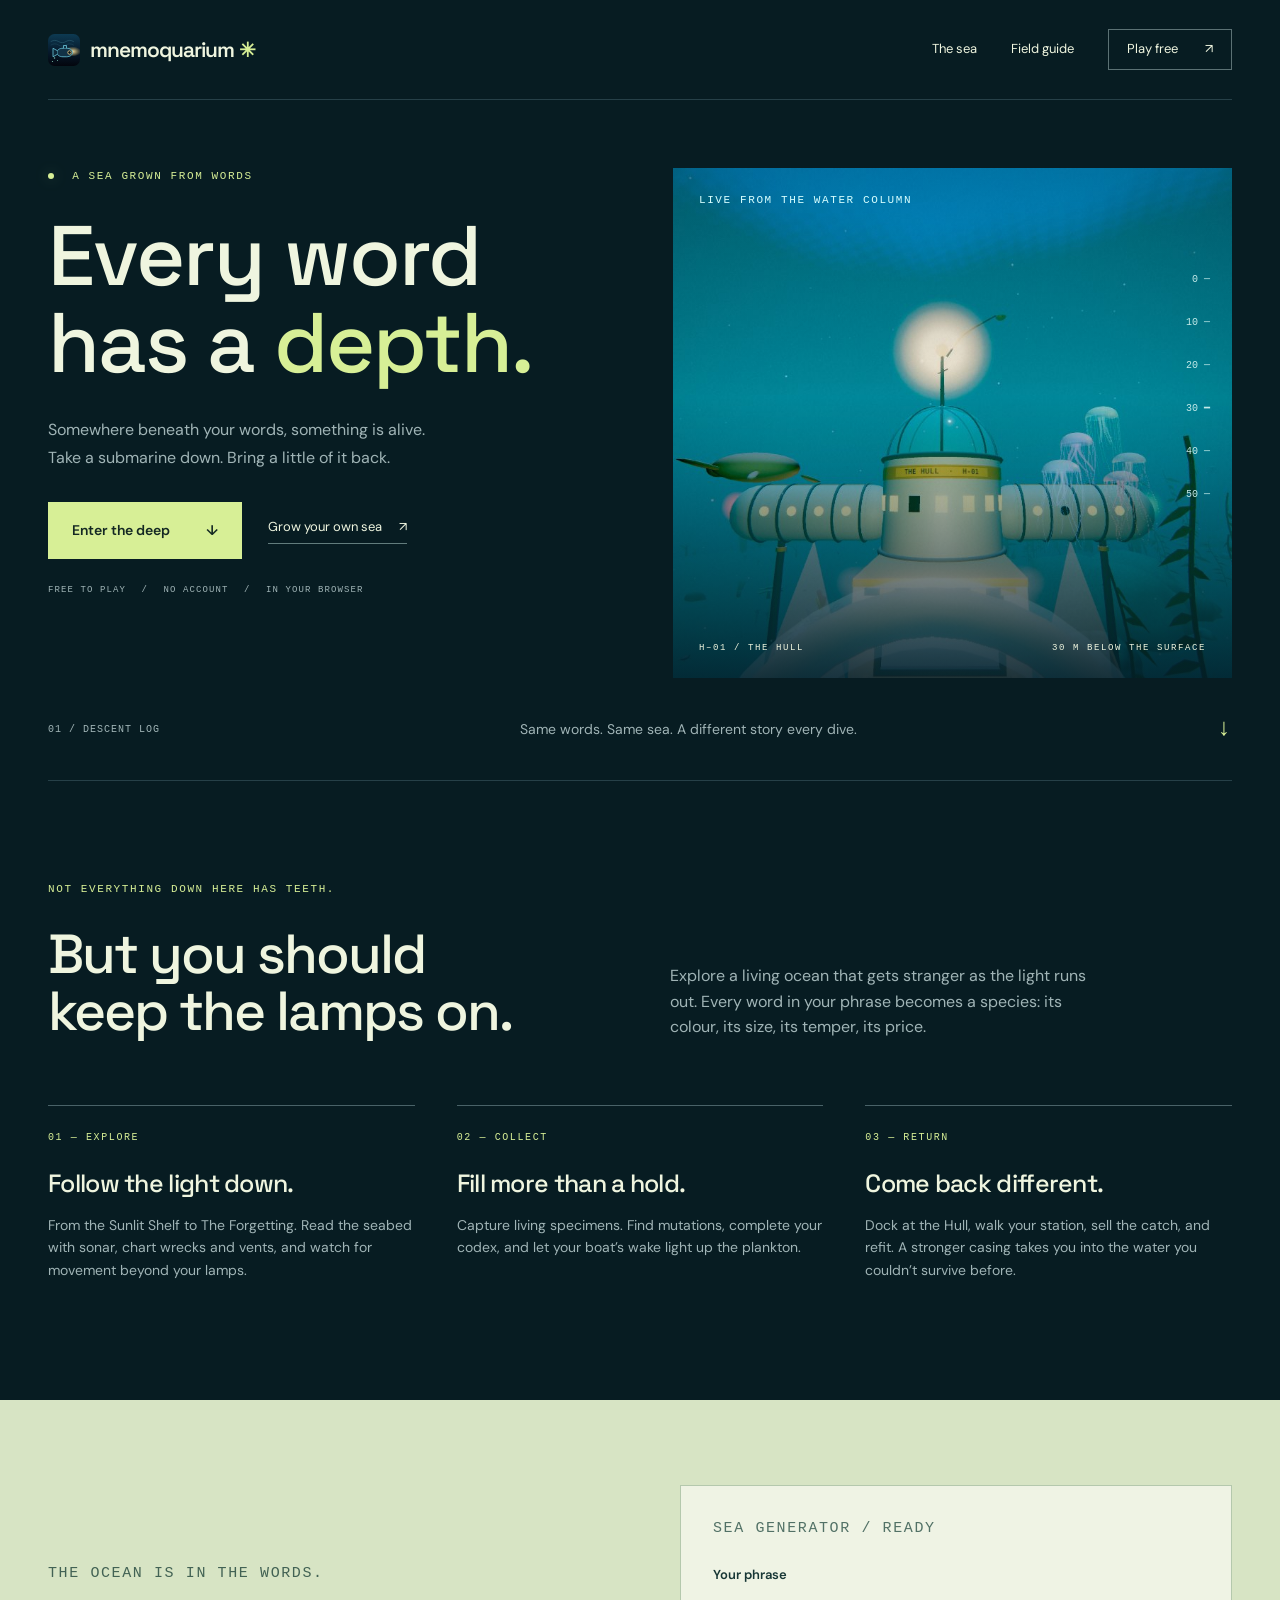
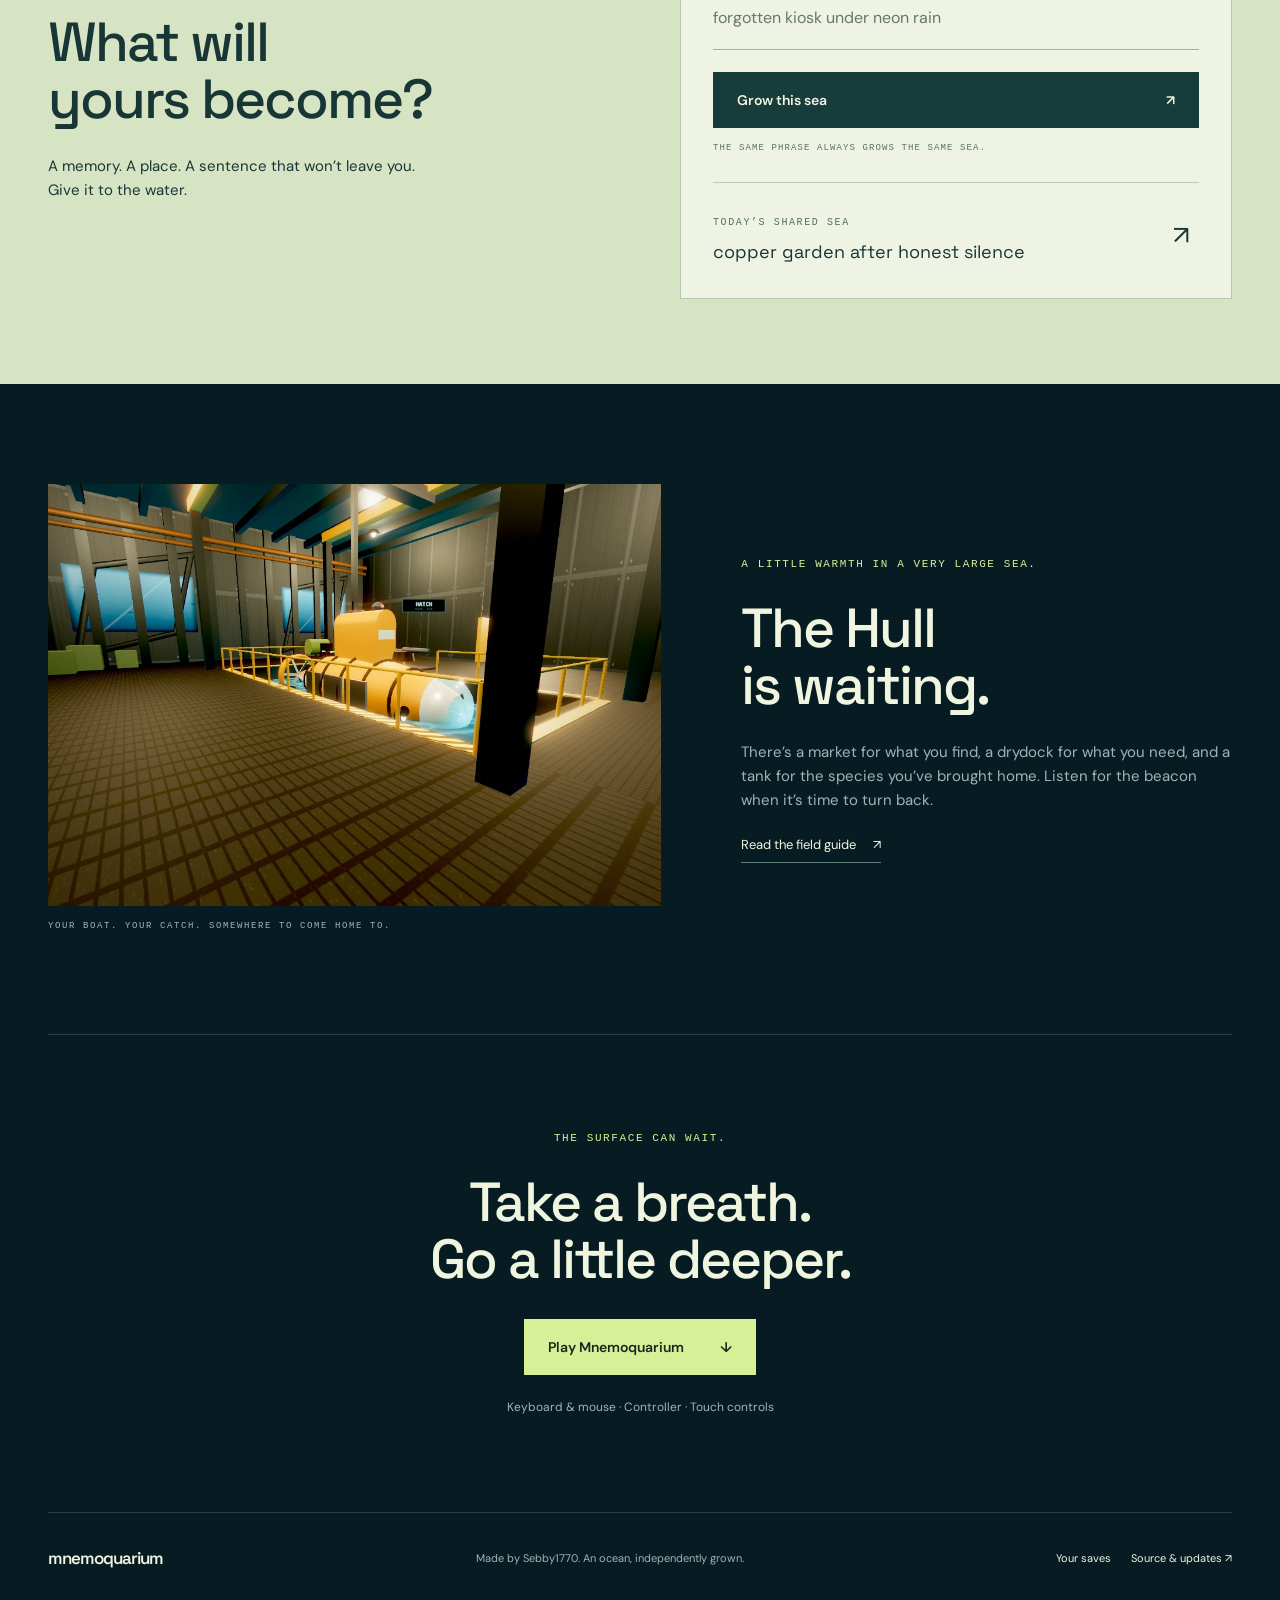
==== commit 6d00d985: "deploy: 11e95452f3c7961ac475de46c2fb6c738a21fd82" ====
--- a/index.html
+++ b/index.html
@@ -1,250 +1,48 @@
 <!doctype html>
 <html lang="en">
-  <head>
-    <meta charset="utf-8">
-    <meta name="viewport" content="width=device-width, initial-scale=1, viewport-fit=cover">
-    <title>Mnemoquarium: The Deep — phrase-fed submarine sea</title>
-    <meta name="description" content="Dive a first-person submarine through a sea grown from a phrase. Net fish, sell them at the Hull, refit, and go deeper than the things down there would like.">
-    <meta name="theme-color" content="#03060c">
-    <link rel="canonical" href="https://sebby1770.github.io/mnemoquarium/">
-    <!-- What a shared link looks like in a chat, a feed or a search result. -->
-    <meta property="og:type" content="website">
-    <meta property="og:site_name" content="Mnemoquarium">
-    <meta property="og:title" content="Mnemoquarium: The Deep — type any words, dive the sea they grow">
-    <meta property="og:description" content="A free submarine game in your browser. Every word becomes a species. Net what lives down there, walk your station, refit your boat, and go deeper than the things below would like.">
-    <meta property="og:url" content="https://sebby1770.github.io/mnemoquarium/">
-    <meta property="og:image" content="https://sebby1770.github.io/mnemoquarium/press/og.jpg">
-    <meta property="og:image:width" content="1200">
-    <meta property="og:image:height" content="630">
-    <meta property="og:image:alt" content="An underwater station with a lit dome and portholes, under the title Mnemoquarium: The Deep">
-    <meta name="twitter:card" content="summary_large_image">
-    <meta name="twitter:title" content="Mnemoquarium: The Deep">
-    <meta name="twitter:description" content="Type any words. Dive the sea they grow. Free in your browser.">
-    <meta name="twitter:image" content="https://sebby1770.github.io/mnemoquarium/press/og.jpg">
-    <link rel="manifest" href="./manifest.webmanifest">
-    <link rel="icon" href="./icon.svg" type="image/svg+xml">
-    <link rel="stylesheet" href="./styles.css">
-    <script type="importmap">
-      { "imports": { "three": "./vendor/three.module.min.js" } }
-    </script>
-    <!-- The 2D lab's engine is the source of truth for the genetics. It is a
-         classic script, so it runs before any deferred module below. -->
-    <script src="./engine.js"></script>
-  </head>
-  <body class="deep" data-mode="boot" data-zone="shelf">
-    <canvas id="view" aria-label="Submarine viewport"></canvas>
-
-    <!-- ---------------------------------------------------------------- HUD -->
-    <div id="hud" aria-live="polite">
-      <div id="vignette"></div>
-      <div id="damage-flash"></div>
-
-      <div id="crosshair" data-state="idle">
-        <svg viewBox="0 0 64 64" aria-hidden="true">
-          <circle id="crosshair-ring" cx="32" cy="32" r="18"></circle>
-          <circle id="crosshair-progress" cx="32" cy="32" r="18"></circle>
-          <path d="M32 6v9M32 49v9M6 32h9M49 32h9"></path>
-          <circle id="crosshair-dot" cx="32" cy="32" r="1.6"></circle>
-        </svg>
-        <p id="reticle-label"></p>
-      </div>
-
-      <div id="contacts" aria-hidden="true"></div>
-
-      <header id="topbar">
-        <div id="compass">
-          <div id="compass-strip"></div>
-          <span id="compass-needle"></span>
-        </div>
-        <div id="zone-plate">
-          <strong id="readout-zone">Sunlit Shelf</strong>
-          <span id="readout-zone-blurb"></span>
-        </div>
-        <div id="credit-plate">
-          <span class="label">credits</span>
-          <strong id="readout-credits">0</strong>
-        </div>
-      </header>
-
-      <div id="warnings"></div>
-
-      <section id="gauges">
-        <div class="gauge" id="gauge-hull" data-key="hull">
-          <span class="gauge-label">hull</span>
-          <div class="gauge-track"><div class="gauge-fill"></div></div>
-          <span class="gauge-value">100</span>
-        </div>
-        <div class="gauge" id="gauge-battery" data-key="battery">
-          <span class="gauge-label">cell</span>
-          <div class="gauge-track"><div class="gauge-fill"></div></div>
-          <span class="gauge-value">100</span>
-        </div>
-        <div class="gauge" id="gauge-cargo" data-key="cargo">
-          <span class="gauge-label">hold</span>
-          <div class="gauge-track"><div class="gauge-fill"></div></div>
-          <span class="gauge-value">0/6</span>
-        </div>
-      </section>
-
-      <section id="instruments">
-        <div class="instrument"><span class="label">depth</span><strong id="readout-depth">0 m</strong></div>
-        <div class="instrument"><span class="label">speed</span><strong id="readout-speed">0.0</strong></div>
-        <div class="instrument"><span class="label">rated</span><strong id="readout-rating">140 m</strong></div>
-        <div class="instrument"><span class="label">floor</span><strong id="readout-floor">— m</strong></div>
-      </section>
-
-      <section id="weapon-rack"></section>
-
-      <div id="sonar-note"></div>
-      <ul id="log" class="log"></ul>
-      <div id="toast"></div>
-      <div id="objective"></div>
-      <p id="hint-dock" hidden>Hold <kbd>E</kbd> to dock at the Hull</p>
+<head>
+  <meta charset="utf-8">
+  <meta name="viewport" content="width=device-width, initial-scale=1">
+  <title>Mnemoquarium — Every word has a depth.</title>
+  <meta name="description" content="A free submarine exploration game. Grow an ocean from your words, collect its creatures, and find your way home. Play Mnemoquarium in your browser.">
+  <meta name="theme-color" content="#071c22">
+  <link rel="canonical" href="https://sebby1770.github.io/mnemoquarium/">
+  <meta property="og:type" content="website">
+  <meta property="og:title" content="Mnemoquarium — Every word has a depth.">
+  <meta property="og:description" content="Type a phrase. Grow a sea. Dive into a free submarine exploration game in your browser.">
+  <meta property="og:url" content="https://sebby1770.github.io/mnemoquarium/">
+  <meta property="og:image" content="https://sebby1770.github.io/mnemoquarium/press/og.jpg">
+  <meta name="twitter:card" content="summary_large_image">
+  <link rel="icon" href="./icon.svg" type="image/svg+xml">
+  <link rel="manifest" href="./manifest.webmanifest">
+  <link rel="stylesheet" href="./site.css">
+  <script type="module" src="./src/site.js"></script>
+</head>
+<body>
+<a class="skip" href="#main">Skip to content</a>
+<header class="site-nav wrap">
+  <a class="brand" href="./" aria-label="Mnemoquarium home"><img src="./icon.svg" width="32" height="32" alt="">mnemoquarium<span class="brand-dot" aria-hidden="true">✳</span></a>
+  <nav aria-label="Main navigation"><a href="#the-sea">The sea</a><a href="./guide.html">Field guide</a><a class="nav-play" href="./play.html">Play free <span aria-hidden="true">↗</span></a></nav>
+</header>
+<main id="main">
+  <section class="hero wrap" aria-labelledby="hero-title">
+    <div class="hero-copy"><p class="eyebrow"><span class="signal"></span> A sea grown from words</p>
+      <h1 id="hero-title">Every word<br>has a <em>depth.</em></h1>
+      <p class="intro">Somewhere beneath your words, something is alive.<br class="desktop-break"> Take a submarine down. Bring a little of it back.</p>
+      <div class="actions"><a class="button" href="./play.html">Enter the deep <span aria-hidden="true">↓</span></a><a class="text-link" href="#grow">Grow your own sea <span aria-hidden="true">↗</span></a></div>
+      <p class="micro">FREE TO PLAY <span> / </span> NO ACCOUNT <span> / </span> IN YOUR BROWSER</p>
     </div>
-
-    <!-- ------------------------------------------------------------- panels -->
-    <div id="panel-start" class="panel screen" data-open="true">
-      <div class="panel-inner menu">
-        <p class="eyebrow">mnemoquarium</p>
-        <h1>The&nbsp;Deep</h1>
-        <p class="lede">A sea a kilometre deep, and a submarine with a hold to fill. Net what lives down there, sell it at the Hull, and buy a casing that can take you lower than the last one could.</p>
-
-        <div class="menu-actions">
-          <button type="button" class="primary big" id="start-begin">Dive</button>
-          <button type="button" class="big" id="start-continue" hidden>Continue</button>
-          <button type="button" id="start-new" hidden>Start a new sea</button>
-        </div>
-
-        <section class="sea-card" id="start-sea">
-          <header class="sea-head">
-            <div>
-              <span class="label">your sea</span>
-              <strong id="start-summary">&nbsp;</strong>
-            </div>
-            <div class="sea-links">
-              <button type="button" class="linkish" id="start-daily">today's sea</button>
-              <button type="button" class="linkish" id="start-reroll">try another</button>
-              <button type="button" class="linkish" id="start-share">share</button>
-            </div>
-          </header>
-          <div id="start-roster" class="roster"></div>
-        </section>
-
-        <div class="menu-extras">
-          <details id="start-controls">
-            <summary>Controls</summary>
-            <p class="keys"><kbd>W</kbd><kbd>A</kbd><kbd>S</kbd><kbd>D</kbd> thrust · <kbd>Space</kbd> rise · <kbd>C</kbd> dive · <kbd>Shift</kbd> boost · mouse look · <kbd>LMB</kbd> fire · <kbd>RMB</kbd> capture beam · <kbd>1</kbd>–<kbd>4</kbd> weapons · <kbd>Q</kbd> / wheel next weapon · <kbd>F</kbd> lights · <kbd>R</kbd> sonar · <kbd>M</kbd> chart · <kbd>P</kbd> photo · <kbd>E</kbd> dock · <kbd>Tab</kbd> hold · <kbd>Esc</kbd> pause</p>
-          </details>
-
-          <details id="start-seas" hidden>
-            <summary>Your seas</summary>
-            <div id="start-seas-list" class="seas-list"></div>
-          </details>
-
-          <details id="start-advanced">
-            <summary>Use your own words</summary>
-            <p class="hint">Every word becomes a species — its colour, its size, its temper, its price. The same words always grow the same sea.</p>
-            <form id="start-form">
-              <label class="field">
-                <span>Phrase</span>
-                <input id="start-phrase" type="text" value="forgotten kiosk under neon rain" autocomplete="off" spellcheck="false">
-              </label>
-              <button type="submit" id="start-custom">Grow this one</button>
-            </form>
-          </details>
-        </div>
-
-        <p class="tiny"><a href="https://github.com/Sebby1770/mnemoquarium">source</a><span id="start-support-wrap" hidden> · <a id="start-support" target="_blank" rel="noopener">support the game</a></span><span id="start-community-wrap" hidden> · <a id="start-community" target="_blank" rel="noopener">join the crew</a></span> · <button type="button" class="linkish" id="start-reset">erase this sea's save</button></p>
-        <p class="tiny" id="start-note" aria-live="polite"></p>
-      </div>
-    </div>
-
-    <div id="panel-station" class="panel screen" hidden>
-      <div class="panel-inner wide">
-        <header class="station-head">
-          <div>
-            <p class="eyebrow">the hull · tender station</p>
-            <h2>Docked</h2>
-          </div>
-          <div class="station-credits"><span class="label">credits</span><strong id="station-credits">0</strong></div>
-        </header>
-        <nav class="tabs" id="station-tabs">
-          <button type="button" data-tab="market" class="active">Market</button>
-          <button type="button" data-tab="drydock">Drydock</button>
-          <button type="button" data-tab="log">Manifest</button>
-        </nav>
-        <div class="tab-body" id="station-market" data-tab="market">
-          <div class="market-head">
-            <p class="hint" id="market-summary">Nothing in the hold.</p>
-            <button type="button" class="primary" id="btn-sell-all">Sell everything</button>
-          </div>
-          <div id="market-list" class="stack"></div>
-        </div>
-        <div class="tab-body" id="station-drydock" data-tab="drydock" hidden>
-          <div id="shop-list" class="stack"></div>
-        </div>
-        <div class="tab-body" id="station-log" data-tab="log" hidden>
-          <div id="station-stats" class="stats"></div>
-          <div id="station-species" class="stack"></div>
-        </div>
-        <footer class="station-foot">
-          <button type="button" class="primary" id="btn-undock">Flood the airlock · dive</button>
-          <p class="hint">Repairs and recharge are free while you sit on the clamps.</p>
-        </footer>
-      </div>
-    </div>
-
-    <div id="panel-cargo" class="panel drawer" hidden>
-      <div class="panel-inner">
-        <h2>Hold</h2>
-        <div id="cargo-list" class="stack"></div>
-        <p class="hint">Release <kbd>Tab</kbd> to close. Cargo sells at the Hull.</p>
-      </div>
-    </div>
-
-    <div id="panel-pause" class="panel screen" hidden>
-      <div class="panel-inner">
-        <h2>Held at depth</h2>
-        <div id="pause-stats" class="stats"></div>
-        <div class="start-actions">
-          <button type="button" class="primary" id="btn-resume">Resume</button>
-          <button type="button" id="btn-abandon">Surface (lose the hold)</button>
-        </div>
-        <label class="row-toggle"><input type="checkbox" id="toggle-sound"> Sound</label>
-        <label class="row-toggle"><input type="checkbox" id="toggle-invert"> Invert mouse Y</label>
-        <label class="row-toggle"><span>Look sensitivity</span><input type="range" id="range-sens" min="20" max="300" value="100"></label>
-      </div>
-    </div>
-
-    <div id="panel-dead" class="panel screen" hidden>
-      <div class="panel-inner">
-        <p class="eyebrow">hull failure</p>
-        <h2 id="dead-headline">The sea gets the hold</h2>
-        <p id="dead-detail" class="lede"></p>
-        <div class="start-actions">
-          <button type="button" class="primary" id="btn-revive">Wake up on the clamps</button>
-        </div>
-      </div>
-    </div>
-
-    <div id="loading" class="panel screen" hidden>
-      <div class="panel-inner">
-        <h2 id="loading-text">Growing the sea…</h2>
-        <div class="bar"><div id="loading-bar"></div></div>
-      </div>
-    </div>
-
-    <noscript>
-      <div class="panel screen"><div class="panel-inner"><h2>This one needs JavaScript and WebGL.</h2><p>The sea will not flood without them.</p></div></div>
-    </noscript>
-
-    <script type="module" src="./src/main.js"></script>
-    <script>
-      if ("serviceWorker" in navigator && location.protocol.startsWith("http")) {
-        window.addEventListener("load", () => {
-          navigator.serviceWorker.register("./sw.js", { scope: "./" }).catch(() => {});
-        });
-      }
-    </script>
-  </body>
+    <figure class="hero-view"><img src="./press/reef.jpg" width="1280" height="720" alt="The Hull station glowing beneath turquoise water, with a turtle and jellyfish drifting past" fetchpriority="high"><div class="view-shade"></div><span class="view-tag">LIVE FROM THE WATER COLUMN</span><figcaption><span>H–01 / THE HULL</span><span>30 M BELOW THE SURFACE</span></figcaption><div class="depth-scale" aria-hidden="true">0 ─<br>10 ─<br>20 ─<br>30 ━<br>40 ─<br>50 ─</div></figure>
+    <div class="hero-bottom"><span>01 / DESCENT LOG</span><p>Same words. Same sea. A different story every dive.</p><a href="#the-sea" aria-label="Explore the sea below">↓</a></div>
+  </section>
+  <section class="sea-section wrap" id="the-sea">
+    <div class="section-heading"><p class="eyebrow">Not everything down here has teeth.</p><h2>But you should<br>keep the lamps on.</h2><p>Explore a living ocean that gets stranger as the light runs out. Every word in your phrase becomes a species: its colour, its size, its temper, its price.</p></div>
+    <div class="journey"><article><span class="chapter">01 — EXPLORE</span><h3>Follow the light down.</h3><p>From the Sunlit Shelf to The Forgetting. Read the seabed with sonar, chart wrecks and vents, and watch for movement beyond your lamps.</p></article><article><span class="chapter">02 — COLLECT</span><h3>Fill more than a hold.</h3><p>Capture living specimens. Find mutations, complete your codex, and let your boat’s wake light up the plankton.</p></article><article><span class="chapter">03 — RETURN</span><h3>Come back different.</h3><p>Dock at the Hull, walk your station, sell the catch, and refit. A stronger casing takes you into the water you couldn’t survive before.</p></article></div>
+  </section>
+  <section class="grow-section" id="grow"><div class="wrap grow-grid"><div><p class="eyebrow">The ocean is in the words.</p><h2>What will<br>yours become?</h2><p>A memory. A place. A sentence that won’t leave you.<br>Give it to the water.</p></div><div class="seed-console"><p class="console-label">SEA GENERATOR / READY</p><form action="./play.html" method="get"><label for="phrase">Your phrase</label><input id="phrase" name="phrase" placeholder="forgotten kiosk under neon rain" maxlength="240" required autocomplete="off"><button class="button" type="submit">Grow this sea <span aria-hidden="true">↗</span></button></form><p class="micro">THE SAME PHRASE ALWAYS GROWS THE SAME SEA.</p><div class="daily"><div><span class="console-label">TODAY’S SHARED SEA</span><p id="daily-phrase">A new phrase for everyone, every day.</p></div><a href="./play.html?daily" aria-label="Play today's shared sea">↗</a></div></div></div></section>
+  <section class="home-section wrap"><figure><img src="./press/hangar.jpg" width="1280" height="720" alt="The submarine floating inside the Hull's illuminated moon pool and workshop" loading="lazy"><figcaption>YOUR BOAT. YOUR CATCH. SOMEWHERE TO COME HOME TO.</figcaption></figure><div><p class="eyebrow">A little warmth in a very large sea.</p><h2>The Hull<br>is waiting.</h2><p>There’s a market for what you find, a drydock for what you need, and a tank for the species you’ve brought home. Listen for the beacon when it’s time to turn back.</p><a class="text-link" href="./guide.html">Read the field guide <span aria-hidden="true">↗</span></a></div></section>
+  <section class="last-call wrap"><p class="eyebrow">The surface can wait.</p><h2>Take a breath.<br>Go a little deeper.</h2><a class="button" href="./play.html">Play Mnemoquarium <span aria-hidden="true">↓</span></a><p>Keyboard & mouse · Controller · Touch controls</p></section>
+</main>
+<footer class="wrap site-footer"><a class="brand" href="./">mnemoquarium</a><p>Made by Sebby1770. An ocean, independently grown.</p><nav aria-label="Footer"><a href="./guide.html#saves">Your saves</a><a href="https://github.com/Sebby1770/mnemoquarium">Source & updates ↗</a></nav></footer>
+</body>
 </html>
--- a/site.css
+++ b/site.css
@@ -0,0 +1,3 @@
+@import url('https://fonts.googleapis.com/css2?family=DM+Sans:wght@400;500;600;700&family=Space+Grotesk:wght@400;500;600;700&display=swap');
+:root{color-scheme:dark;--bg:#071c22;--ink:#eff5df;--dim:#a0b4b6;--line:#264048;--acid:#d7ef96;--mono:ui-monospace,SFMono-Regular,Consolas,monospace}*{box-sizing:border-box}html{scroll-behavior:smooth;scroll-padding-top:30px}body{margin:0;background:var(--bg);color:var(--ink);font-family:'DM Sans',sans-serif;line-height:1.6}a{color:inherit;text-decoration:none}button,input{font:inherit}button,a,input{-webkit-tap-highlight-color:transparent}a:focus-visible,button:focus-visible,input:focus-visible,summary:focus-visible{outline:2px solid var(--acid);outline-offset:6px}img{display:block;max-width:100%;object-fit:cover}figure{margin:0}p{margin:0 0 1.2rem}.wrap{width:min(1320px,calc(100% - 96px));margin-inline:auto}.site-nav{display:flex;align-items:center;justify-content:space-between;min-height:100px;border-bottom:1px solid var(--line);gap:20px}.brand{display:flex;align-items:center;gap:10px;font-family:'Space Grotesk',sans-serif;font-size:21px;font-weight:600;letter-spacing:-1px}.brand-dot{font-size:20px;color:var(--acid);margin-left:-5px}.site-nav nav,.site-footer nav{display:flex;align-items:center;gap:34px;font-size:13px}.site-nav nav>a:hover,.text-link:hover,.site-footer a:hover{color:var(--acid)}.nav-play{border:1px solid #5b7174;padding:9px 18px}.nav-play span{margin-left:24px}.hero{padding-top:68px;display:grid;grid-template-columns:1.05fr 1fr;column-gap:38px;position:relative}.eyebrow,.chapter,.micro,.console-label,.view-tag,.hero-bottom,.hero-view figcaption,.home-section figcaption{font:11px/1.5 var(--mono);letter-spacing:1.6px;text-transform:uppercase}.eyebrow{color:var(--acid);margin-bottom:28px}.signal{display:inline-block;height:6px;width:6px;background:var(--acid);border-radius:50%;margin-right:10px;box-shadow:0 0 15px #d7ef9650}h1,h2,h3{font-family:'Space Grotesk',sans-serif;font-weight:500;letter-spacing:-2px;line-height:1.04;margin:0}h1{font-size:clamp(66px,6.6vw,96px);margin-bottom:28px}h1 em{font-style:normal;color:var(--acid)}.intro{font-size:16px;max-width:450px;color:var(--dim);line-height:1.75}.actions{display:flex;align-items:center;gap:26px;margin:30px 0 25px}.button{display:inline-flex;background:var(--acid);color:#142823;padding:17px 24px;align-items:center;justify-content:space-between;gap:36px;border:0;font-weight:600;font-size:14px;cursor:pointer;transition:background .2s,transform .2s}.button:hover{background:#e9ffb4;transform:translateY(-2px)}.text-link{font-size:13px;border-bottom:1px solid #627c7d;padding-bottom:6px;display:inline-block}.text-link span{margin-left:14px}.micro{color:var(--dim);font-size:9px;letter-spacing:1.1px}.micro span{padding:0 9px}.hero-view{position:relative;min-height:510px;overflow:hidden;background:#0b5861}.hero-view>img{width:100%;height:100%;position:absolute;object-position:52% center}.view-shade{position:absolute;inset:0;background:linear-gradient(0deg,#031b27db,transparent 55%,#031b273b)}.view-tag{position:absolute;left:26px;top:24px;color:#d8ffff}.hero-view figcaption{position:absolute;left:26px;right:26px;bottom:23px;display:flex;justify-content:space-between;gap:16px;font-size:9px}.depth-scale{position:absolute;right:22px;top:90px;text-align:right;font:10px/43px var(--mono);color:#c3e9e8}.hero-bottom{grid-column:1/-1;display:flex;align-items:center;justify-content:space-between;gap:20px;border-bottom:1px solid var(--line);padding:33px 0;color:var(--dim);font-size:10px;letter-spacing:1px}.hero-bottom p{margin:0;text-transform:none;font:14px 'DM Sans',sans-serif;letter-spacing:0}.hero-bottom>a{font-size:24px;color:var(--acid)}.sea-section{padding:100px 0}.section-heading{display:grid;grid-template-columns:1fr 1fr;column-gap:60px}.section-heading>.eyebrow{grid-column:1/-1}.section-heading>p:last-child{max-width:435px;margin:0;align-self:end;color:var(--dim)}h2{font-size:clamp(40px,4.3vw,64px)}.journey{display:grid;grid-template-columns:repeat(3,1fr);gap:42px;margin-top:65px}.journey article{border-top:1px solid #496268;padding-top:24px}.chapter{color:var(--acid);display:block;margin-bottom:24px;font-size:10px}h3{font-size:25px;letter-spacing:-.7px;margin-bottom:16px;line-height:1.15}.journey p{color:var(--dim);font-size:14px}.grow-section{background:#d7e4c4;color:#173635;padding:85px 0}.grow-section .eyebrow{color:#426254}.grow-section h2{margin-bottom:26px}.grow-section p{font-size:15px}.grow-grid{display:grid;grid-template-columns:1fr 1fr;gap:80px;align-items:center}.seed-console{background:#eff3e4;border:1px solid #b4c8ad;padding:32px}.console-label{font-size:10px;color:#527166;margin-bottom:24px}.seed-console label{display:block;font-size:13px;font-weight:600;margin-bottom:8px}.seed-console input{width:100%;min-width:0;border:0;border-bottom:1px solid #9db2a0;background:transparent;border-radius:0;padding:12px 0 18px;color:#183933;outline-offset:1px}.seed-console input::placeholder{color:#65796c}.seed-console .button{background:#173c39;color:#f0f4e4;width:100%;margin:22px 0 14px}.seed-console .micro{color:#587167;font-size:9px}.daily{display:flex;gap:24px;align-items:center;justify-content:space-between;border-top:1px solid #b9ccb5;margin-top:26px;padding-top:22px}.daily p{margin:6px 0 0;font-family:'Space Grotesk',sans-serif;font-size:18px;line-height:1.4}.daily a{font-size:26px;padding:10px}.home-section{display:grid;grid-template-columns:1.25fr 1fr;gap:80px;align-items:center;padding:100px 0;border-bottom:1px solid var(--line)}.home-section img{width:100%;height:auto;aspect-ratio:16/11;object-position:center}.home-section figcaption{font-size:9px;color:var(--dim);padding-top:14px}.home-section h2{margin-bottom:25px}.home-section p:not(.eyebrow){color:var(--dim);font-size:15px}.last-call{text-align:center;padding:95px 0}.last-call h2{margin-bottom:30px}.last-call>p:last-child{font-size:12px;color:var(--dim);margin:23px 0 0}.site-footer{display:flex;gap:24px;align-items:center;justify-content:space-between;padding:32px 0;border-top:1px solid var(--line)}.site-footer .brand{font-size:17px}.site-footer p{font-size:11px;color:var(--dim);margin:0}.site-footer nav{font-size:11px;gap:20px}.skip{position:absolute;top:8px;left:16px;z-index:100;background:var(--acid);color:var(--bg);padding:10px;transform:translateY(-200%)}.skip:focus{transform:none}.guide-hero{padding:75px 0 55px;max-width:840px}.guide-hero h1{font-size:72px}.guide-hero>p:last-child{color:var(--dim);max-width:580px}.guide-layout{display:grid;grid-template-columns:220px 1fr;gap:65px;padding-bottom:80px}.guide-toc{position:sticky;top:25px;align-self:start;display:flex;flex-direction:column;gap:15px;font-size:13px;color:var(--dim)}.guide-toc a:hover{color:var(--acid)}.guide-body{max-width:850px}.guide-body section{padding:28px 0 50px;border-top:1px solid var(--line)}.guide-body h2{font-size:35px;margin-bottom:22px}.guide-body p,.guide-body li{color:var(--dim)}.guide-body li{padding:6px 0}.guide-body strong{color:var(--ink)}.guide-body table{width:100%;border-collapse:collapse;font-size:14px}.guide-body th,.guide-body td{text-align:left;padding:14px 10px;border-bottom:1px solid var(--line)}.guide-body th{color:var(--acid);font-weight:500}.guide-body td{color:var(--dim)}.guide-body details{border-top:1px solid var(--line);padding:15px 0}.guide-body summary{cursor:pointer;font-size:17px}.guide-body details p{margin:16px 0 0}.guide-image{margin:22px 0}.guide-image img{width:100%;height:auto}kbd{font:12px var(--mono);border:1px solid #496268;padding:3px 6px;border-radius:3px;color:var(--ink)}
+@media(min-width:1600px){.hero{padding-top:80px}.hero-view{min-height:590px}}@media(max-width:1000px){.wrap{width:calc(100% - 48px)}.hero{gap:24px}.hero h1{font-size:70px}.hero-view{min-height:490px}.actions{align-items:flex-start;flex-direction:column;gap:20px}.section-heading,.grow-grid,.home-section{gap:35px}.site-footer{flex-wrap:wrap}.guide-layout{grid-template-columns:160px 1fr;gap:28px}}@media(max-width:700px){.wrap{width:calc(100% - 36px)}.site-nav{min-height:78px;gap:15px}.brand{font-size:17px;gap:7px}.brand img{width:24px;height:24px}.site-nav nav{gap:13px;font-size:11px}.site-nav nav>a:first-child{display:none}.nav-play{padding:7px 10px}.nav-play span{margin-left:7px}.hero{padding-top:46px;display:flex;flex-direction:column;gap:20px}.hero h1{font-size:68px;letter-spacing:-3px}.hero .eyebrow{font-size:10px}.intro{font-size:15px}.actions{flex-direction:row;align-items:center;gap:20px}.button{padding:15px 18px;gap:18px;font-size:12px}.text-link{font-size:11px}.hero-view{min-height:390px}.hero-bottom{padding:19px 0;width:100%}.hero-bottom p{font-size:12px;max-width:180px}.hero-bottom>span{font-size:8px;max-width:60px}.hero-view figcaption{font-size:8px;left:18px;right:18px}.desktop-break{display:none}.sea-section{padding:65px 0}.section-heading{display:block}.section-heading>p:last-child{margin-top:24px}.journey{grid-template-columns:1fr;gap:25px;margin-top:40px}.journey article{padding-top:20px}.chapter{margin-bottom:13px}.grow-section{padding:60px 0}.grow-grid,.home-section{grid-template-columns:1fr;gap:35px}.seed-console{padding:23px}.home-section{padding:60px 0}.last-call{padding:65px 0}.site-footer{gap:18px;padding:25px 0}.site-footer p{order:3;width:100%}.site-footer nav{gap:12px}.guide-hero{padding:50px 0 28px}.guide-hero h1{font-size:54px}.guide-layout{display:block}.guide-toc{position:static;flex-direction:row;flex-wrap:wrap;gap:10px 20px;padding:10px 0 25px}.guide-body table{font-size:12px}.guide-body th,.guide-body td{padding:10px 5px}.guide-body h2{font-size:30px}}@media(prefers-reduced-motion:reduce){html{scroll-behavior:auto}*{transition:none!important}}
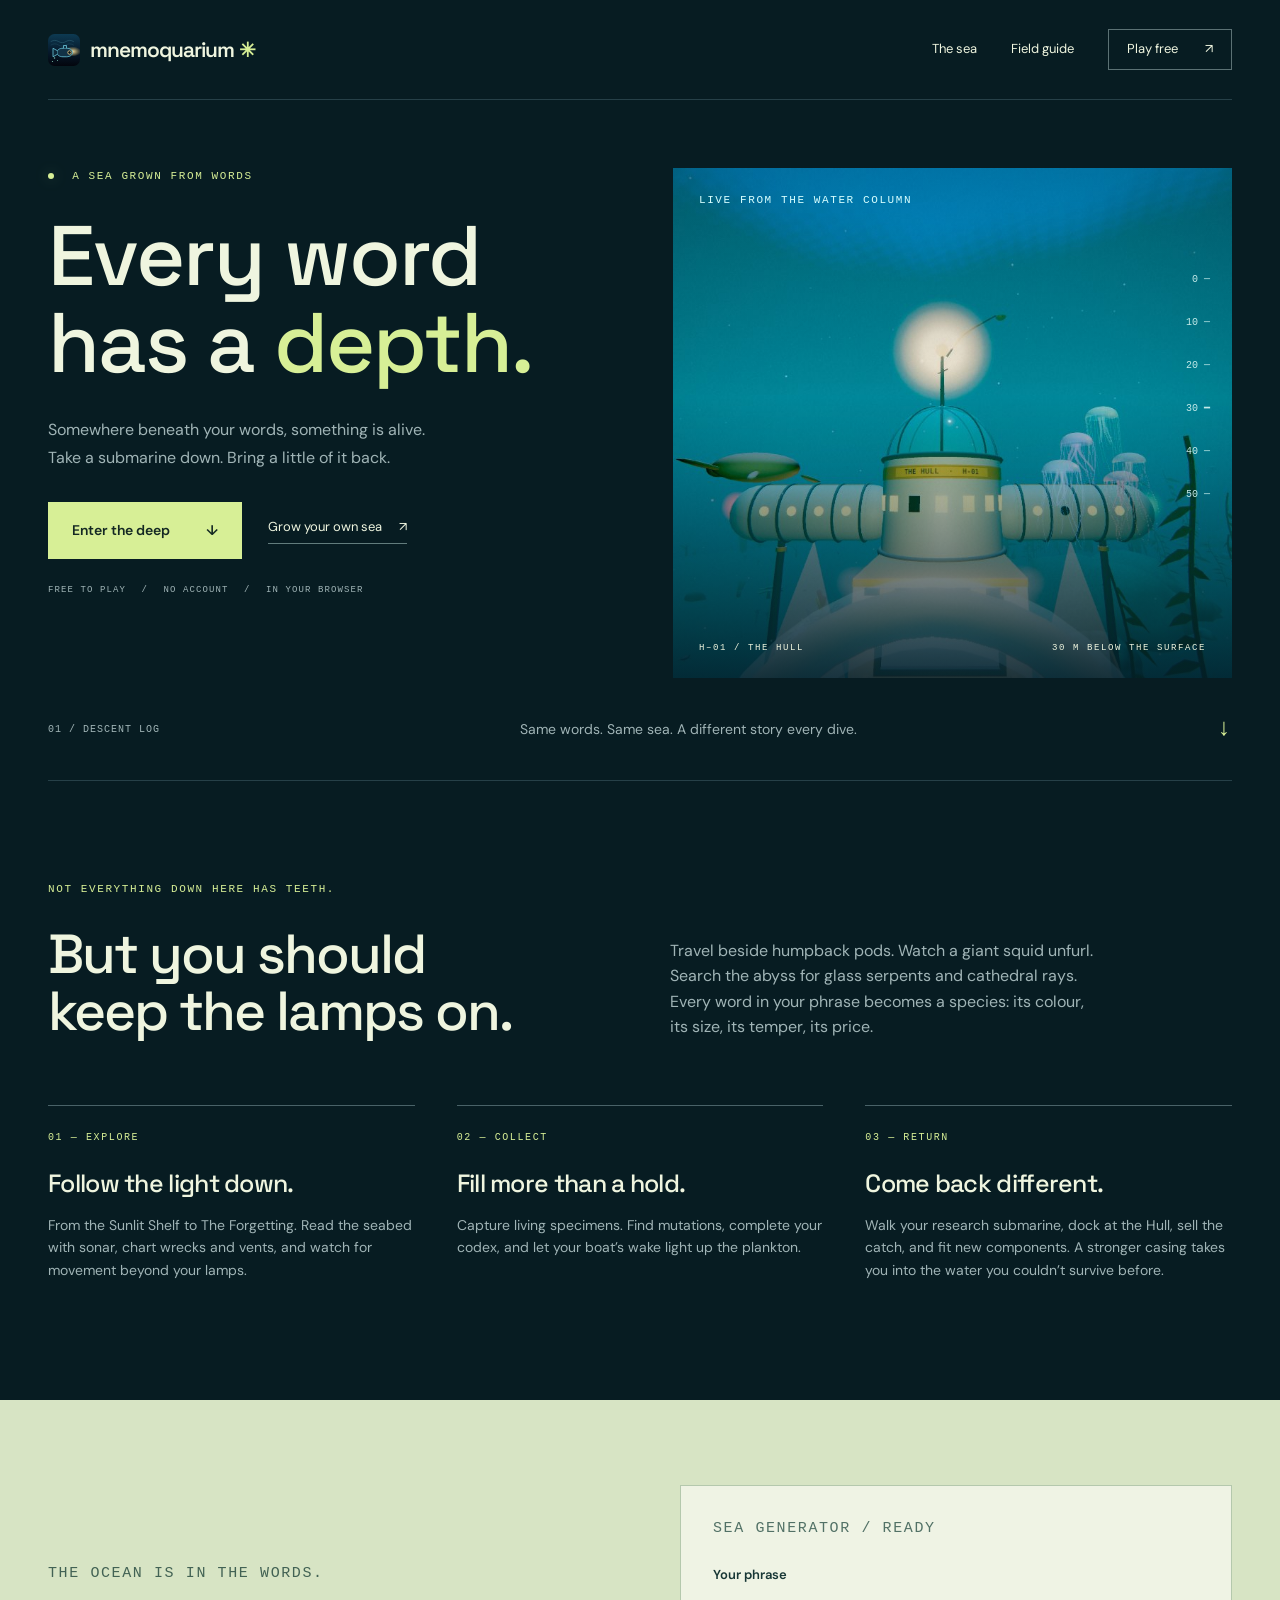
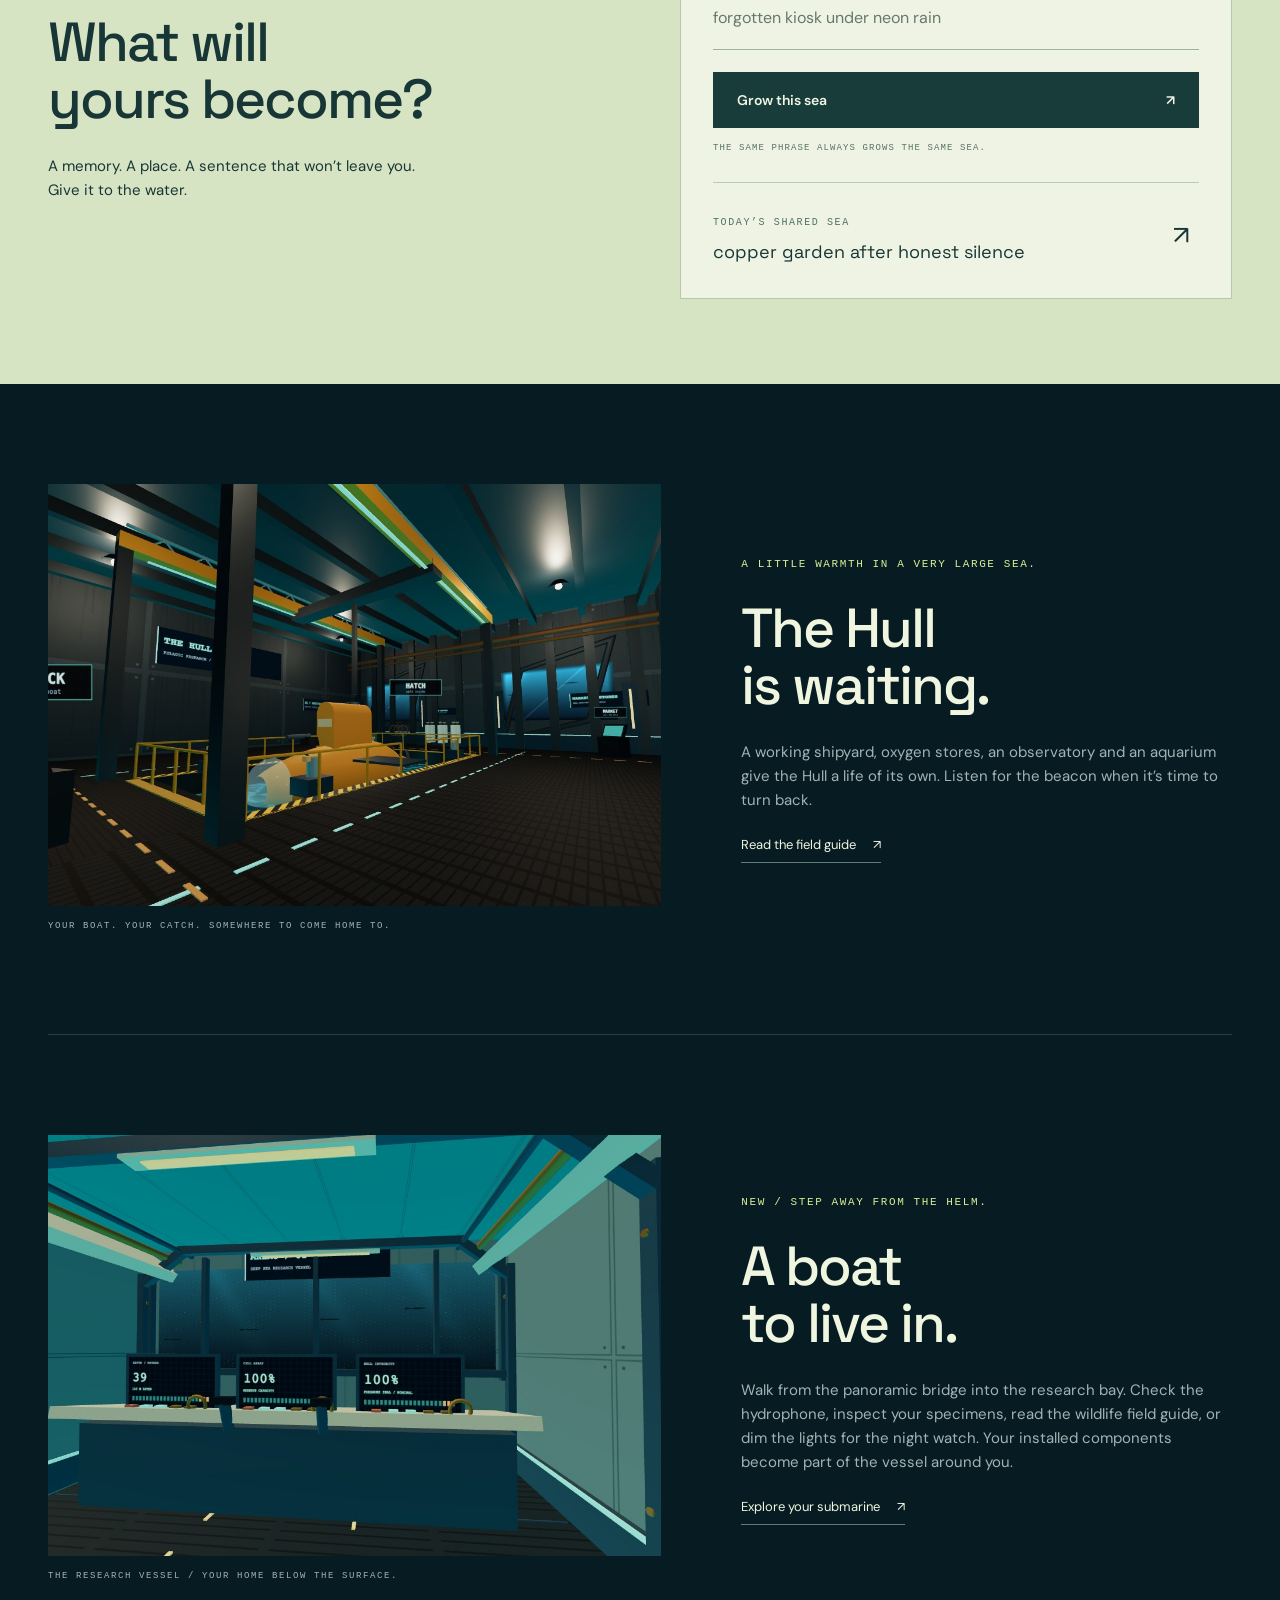
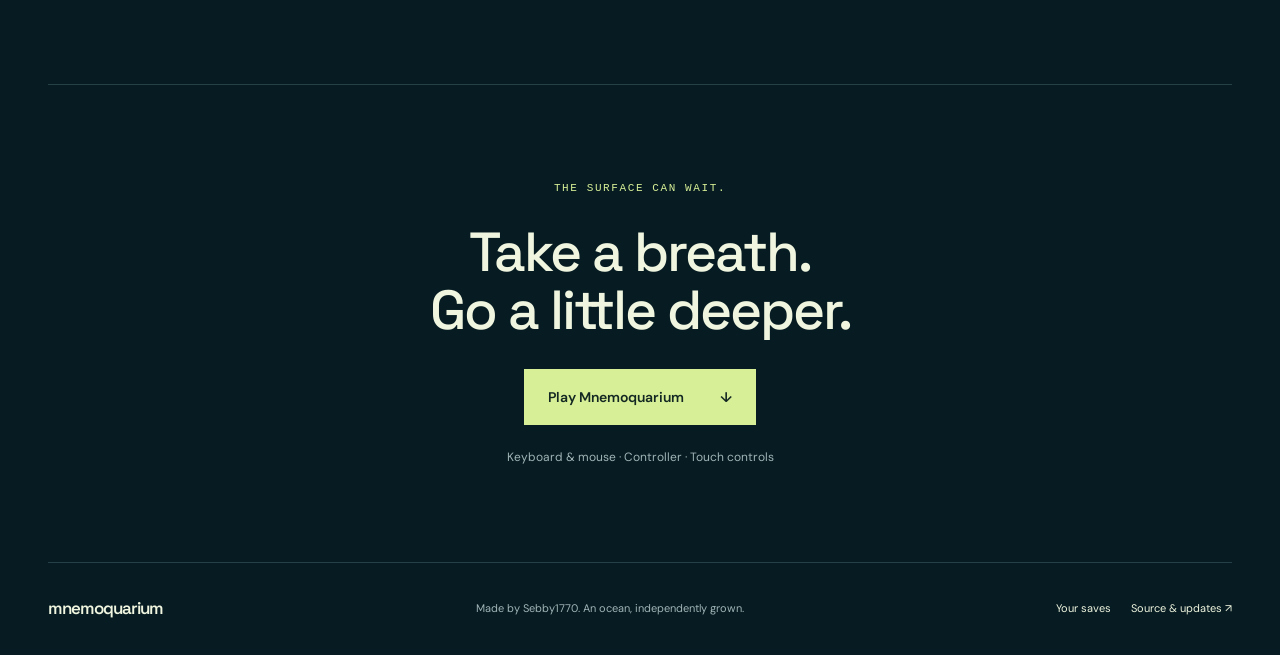
==== commit 274d09d5: "deploy: 01f18b6a55ec70236413dc0819614f9894626fa6" ====
--- a/index.html
+++ b/index.html
@@ -36,11 +36,12 @@
     <div class="hero-bottom"><span>01 / DESCENT LOG</span><p>Same words. Same sea. A different story every dive.</p><a href="#the-sea" aria-label="Explore the sea below">↓</a></div>
   </section>
   <section class="sea-section wrap" id="the-sea">
-    <div class="section-heading"><p class="eyebrow">Not everything down here has teeth.</p><h2>But you should<br>keep the lamps on.</h2><p>Explore a living ocean that gets stranger as the light runs out. Every word in your phrase becomes a species: its colour, its size, its temper, its price.</p></div>
-    <div class="journey"><article><span class="chapter">01 — EXPLORE</span><h3>Follow the light down.</h3><p>From the Sunlit Shelf to The Forgetting. Read the seabed with sonar, chart wrecks and vents, and watch for movement beyond your lamps.</p></article><article><span class="chapter">02 — COLLECT</span><h3>Fill more than a hold.</h3><p>Capture living specimens. Find mutations, complete your codex, and let your boat’s wake light up the plankton.</p></article><article><span class="chapter">03 — RETURN</span><h3>Come back different.</h3><p>Dock at the Hull, walk your station, sell the catch, and refit. A stronger casing takes you into the water you couldn’t survive before.</p></article></div>
+    <div class="section-heading"><p class="eyebrow">Not everything down here has teeth.</p><h2>But you should<br>keep the lamps on.</h2><p>Travel beside humpback pods. Watch a giant squid unfurl. Search the abyss for glass serpents and cathedral rays. Every word in your phrase becomes a species: its colour, its size, its temper, its price.</p></div>
+    <div class="journey"><article><span class="chapter">01 — EXPLORE</span><h3>Follow the light down.</h3><p>From the Sunlit Shelf to The Forgetting. Read the seabed with sonar, chart wrecks and vents, and watch for movement beyond your lamps.</p></article><article><span class="chapter">02 — COLLECT</span><h3>Fill more than a hold.</h3><p>Capture living specimens. Find mutations, complete your codex, and let your boat’s wake light up the plankton.</p></article><article><span class="chapter">03 — RETURN</span><h3>Come back different.</h3><p>Walk your research submarine, dock at the Hull, sell the catch, and fit new components. A stronger casing takes you into the water you couldn’t survive before.</p></article></div>
   </section>
   <section class="grow-section" id="grow"><div class="wrap grow-grid"><div><p class="eyebrow">The ocean is in the words.</p><h2>What will<br>yours become?</h2><p>A memory. A place. A sentence that won’t leave you.<br>Give it to the water.</p></div><div class="seed-console"><p class="console-label">SEA GENERATOR / READY</p><form action="./play.html" method="get"><label for="phrase">Your phrase</label><input id="phrase" name="phrase" placeholder="forgotten kiosk under neon rain" maxlength="240" required autocomplete="off"><button class="button" type="submit">Grow this sea <span aria-hidden="true">↗</span></button></form><p class="micro">THE SAME PHRASE ALWAYS GROWS THE SAME SEA.</p><div class="daily"><div><span class="console-label">TODAY’S SHARED SEA</span><p id="daily-phrase">A new phrase for everyone, every day.</p></div><a href="./play.html?daily" aria-label="Play today's shared sea">↗</a></div></div></div></section>
-  <section class="home-section wrap"><figure><img src="./press/hangar.jpg" width="1280" height="720" alt="The submarine floating inside the Hull's illuminated moon pool and workshop" loading="lazy"><figcaption>YOUR BOAT. YOUR CATCH. SOMEWHERE TO COME HOME TO.</figcaption></figure><div><p class="eyebrow">A little warmth in a very large sea.</p><h2>The Hull<br>is waiting.</h2><p>There’s a market for what you find, a drydock for what you need, and a tank for the species you’ve brought home. Listen for the beacon when it’s time to turn back.</p><a class="text-link" href="./guide.html">Read the field guide <span aria-hidden="true">↗</span></a></div></section>
+  <section class="home-section wrap"><figure><img src="./press/hangar.jpg" width="1280" height="720" alt="The submarine floating inside the Hull's illuminated moon pool and workshop" loading="lazy"><figcaption>YOUR BOAT. YOUR CATCH. SOMEWHERE TO COME HOME TO.</figcaption></figure><div><p class="eyebrow">A little warmth in a very large sea.</p><h2>The Hull<br>is waiting.</h2><p>A working shipyard, oxygen stores, an observatory and an aquarium give the Hull a life of its own. Listen for the beacon when it’s time to turn back.</p><a class="text-link" href="./guide.html">Read the field guide <span aria-hidden="true">↗</span></a></div></section>
+  <section class="home-section wrap"><figure><img src="./press/cabin.jpg" width="1280" height="720" alt="Inside the submarine's research bridge: live instrument screens, brass portholes and panoramic sea windows" loading="lazy"><figcaption>THE RESEARCH VESSEL / YOUR HOME BELOW THE SURFACE.</figcaption></figure><div><p class="eyebrow">New / step away from the helm.</p><h2>A boat<br>to live in.</h2><p>Walk from the panoramic bridge into the research bay. Check the hydrophone, inspect your specimens, read the wildlife field guide, or dim the lights for the night watch. Your installed components become part of the vessel around you.</p><a class="text-link" href="./guide.html#cabin">Explore your submarine <span aria-hidden="true">↗</span></a></div></section>
   <section class="last-call wrap"><p class="eyebrow">The surface can wait.</p><h2>Take a breath.<br>Go a little deeper.</h2><a class="button" href="./play.html">Play Mnemoquarium <span aria-hidden="true">↓</span></a><p>Keyboard & mouse · Controller · Touch controls</p></section>
 </main>
 <footer class="wrap site-footer"><a class="brand" href="./">mnemoquarium</a><p>Made by Sebby1770. An ocean, independently grown.</p><nav aria-label="Footer"><a href="./guide.html#saves">Your saves</a><a href="https://github.com/Sebby1770/mnemoquarium">Source & updates ↗</a></nav></footer>
